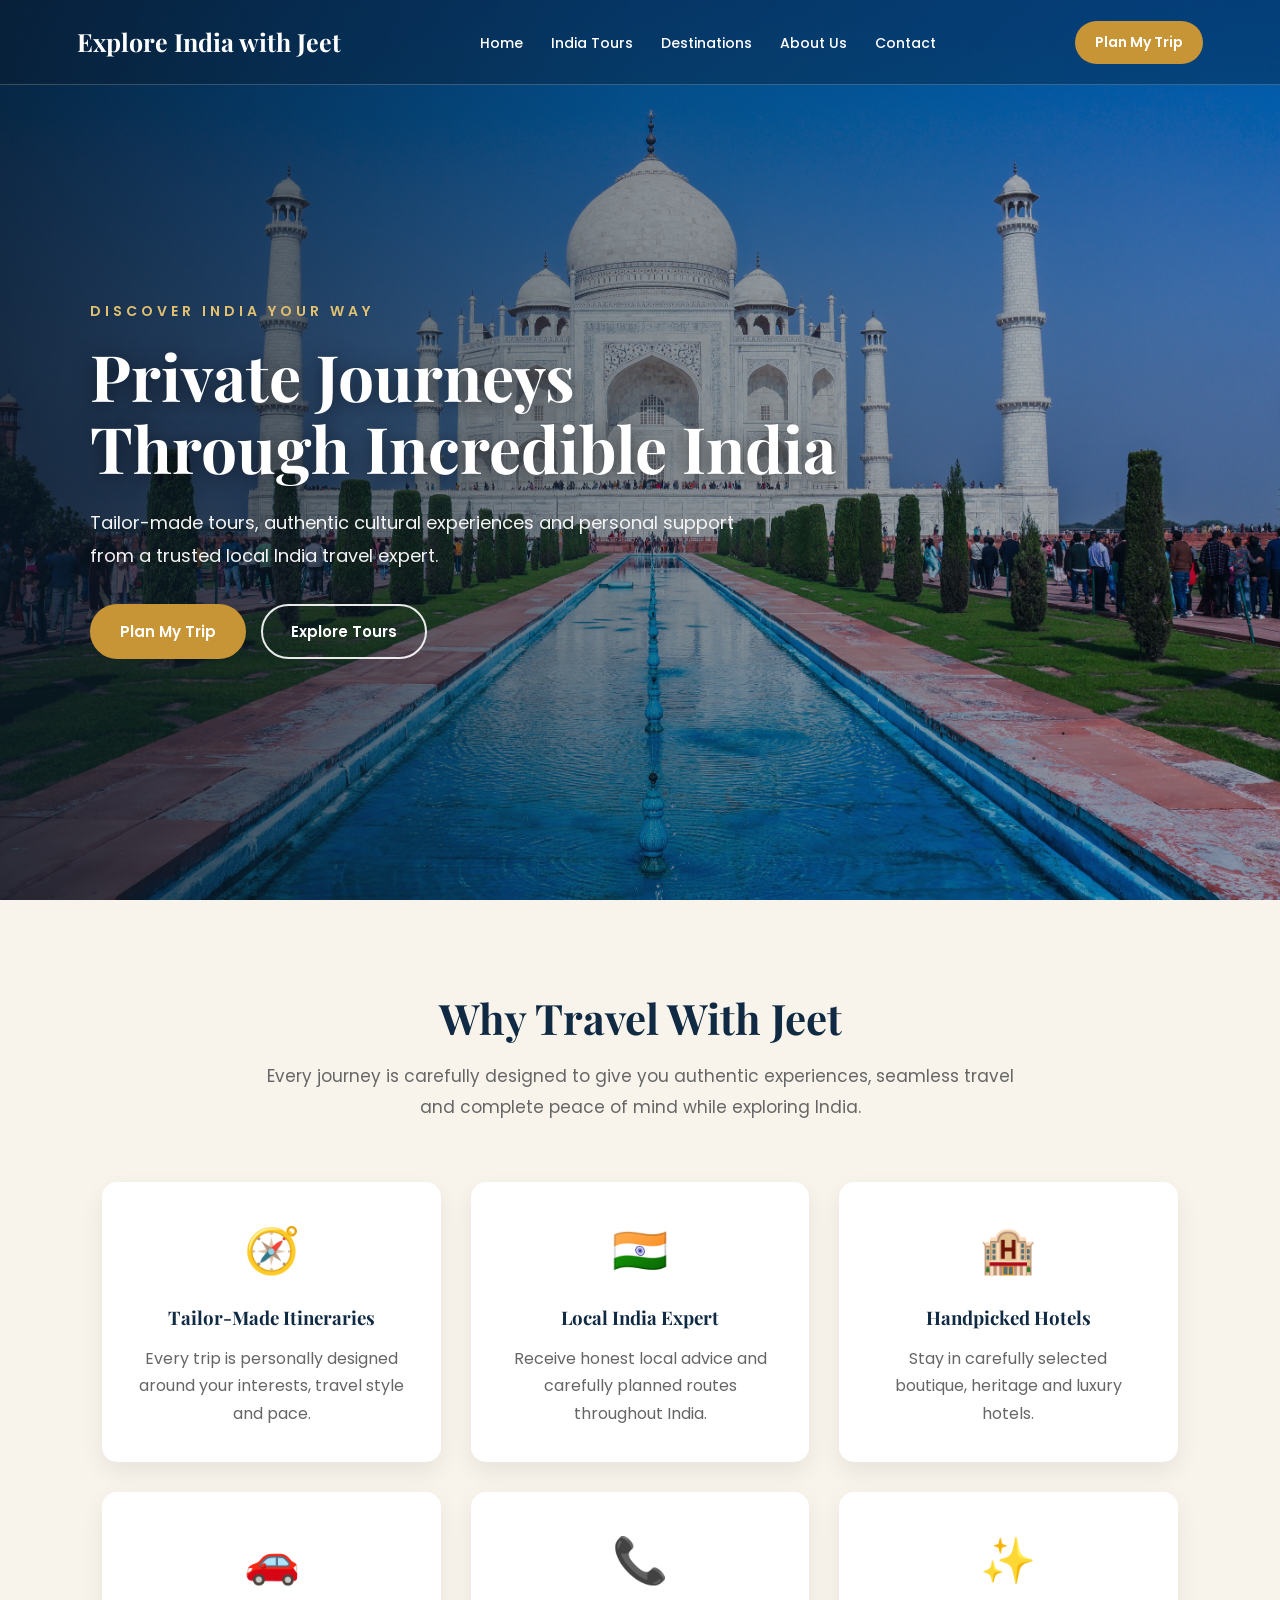
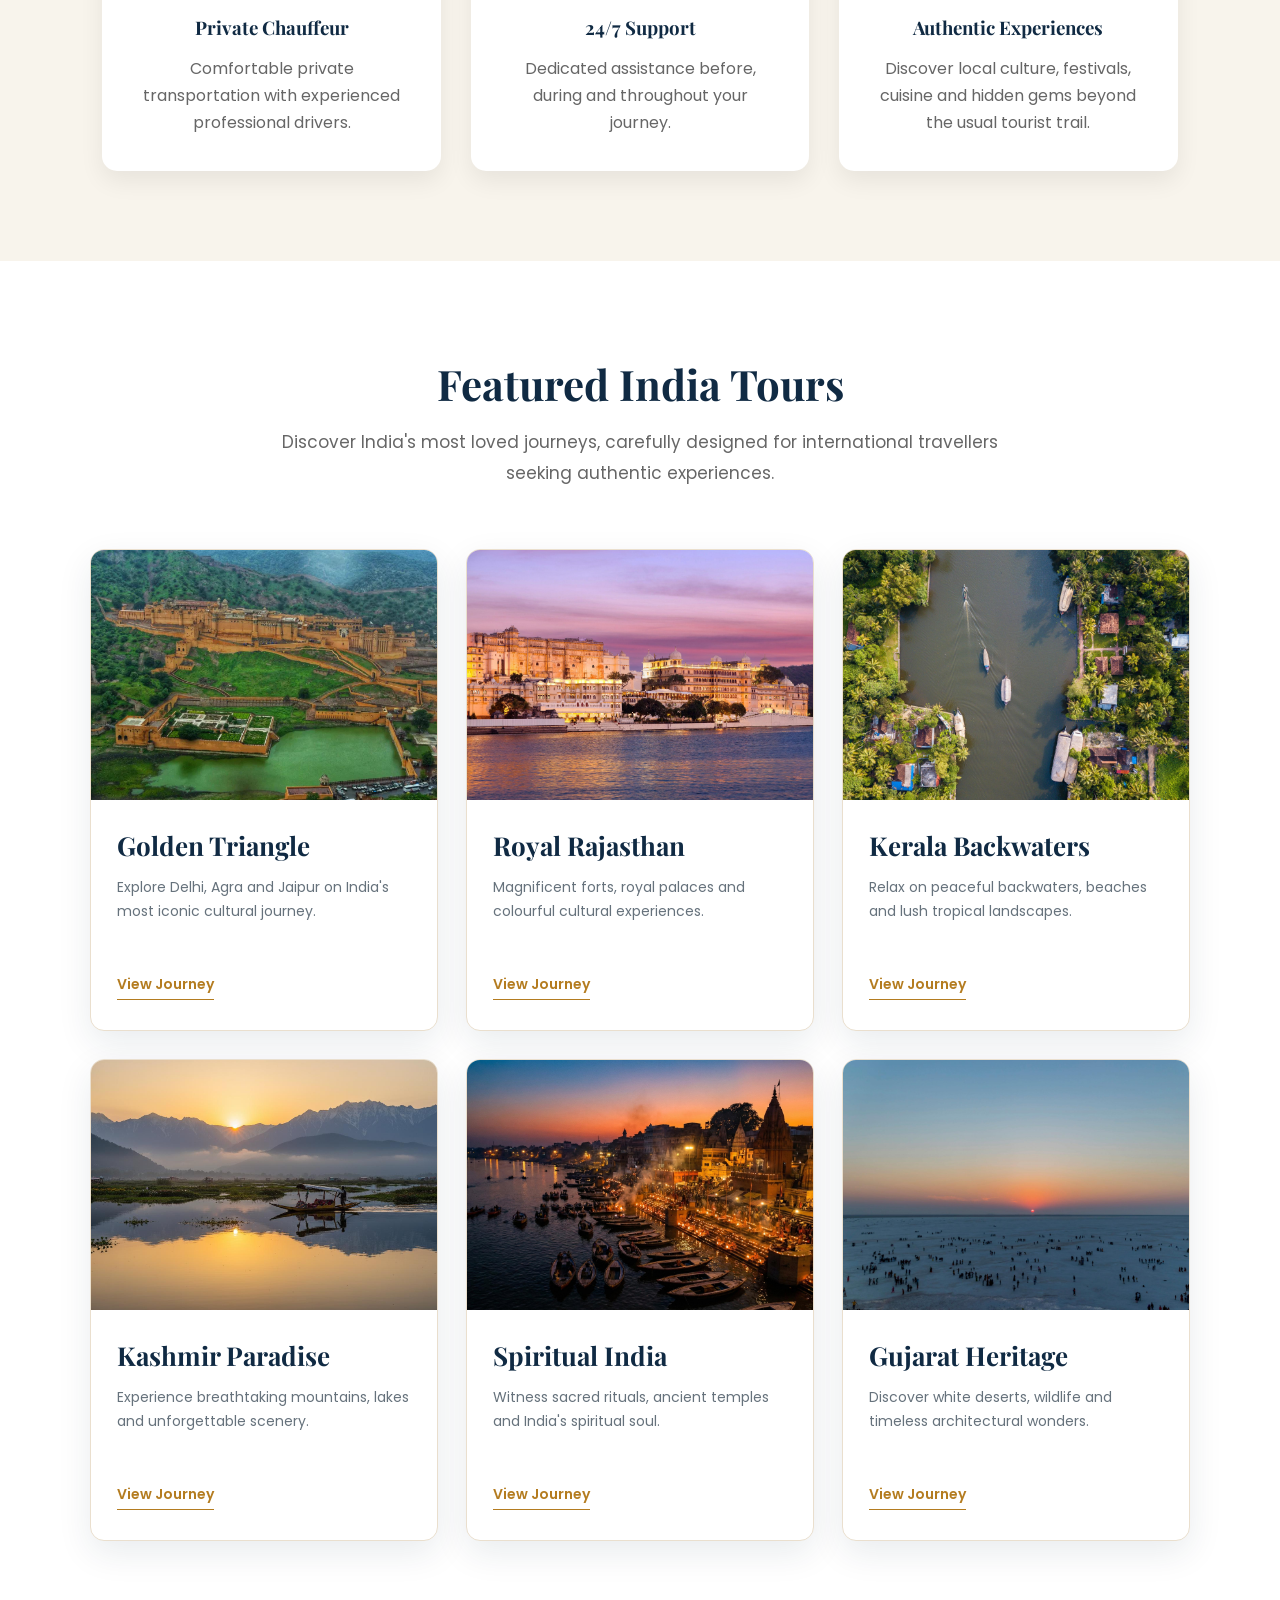
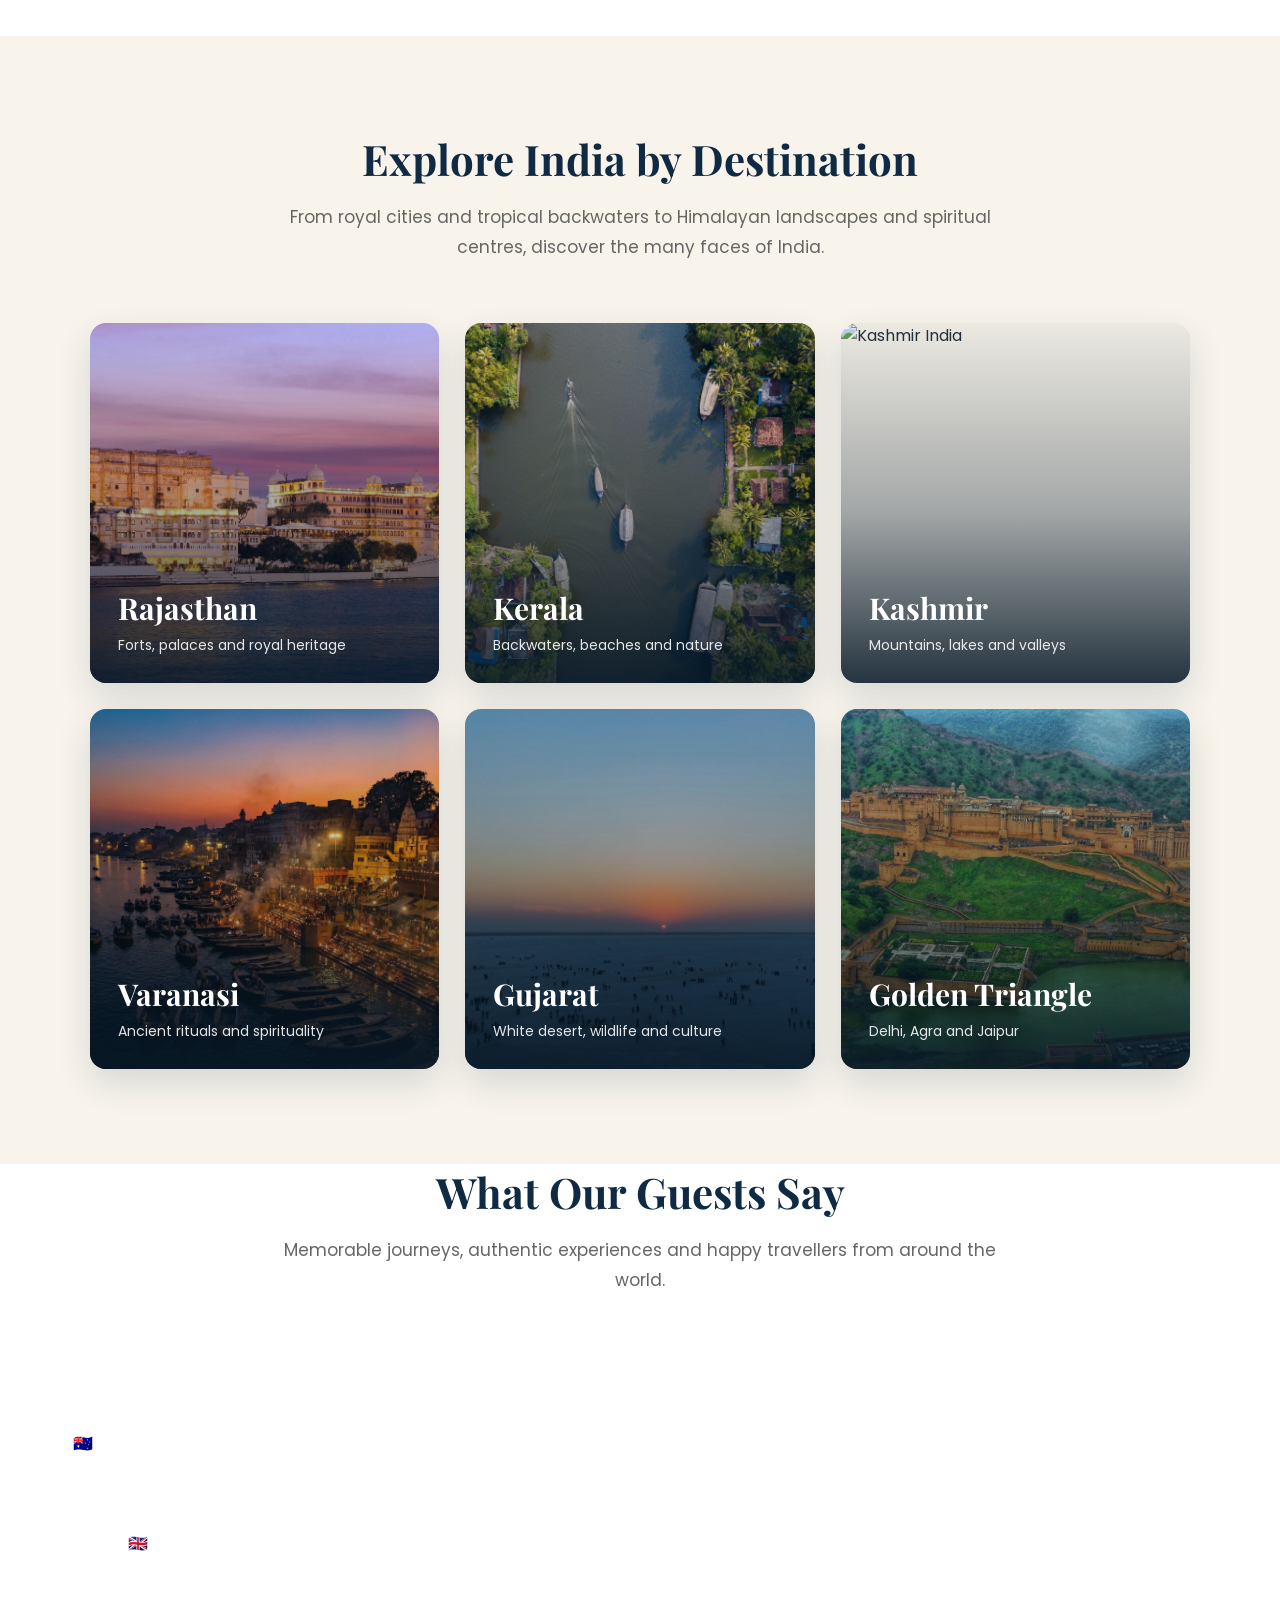
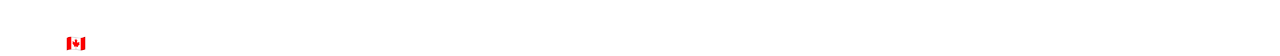
==== index.html @ 06808832 "Add testimonials section HTML" ====
<!DOCTYPE html>
<html lang="en">
<head>
    <meta charset="UTF-8">
    <meta name="viewport" content="width=device-width, initial-scale=1.0">

    <title>Explore India with Jeet</title>

    <link rel="stylesheet" href="style.css">
</head>

<body>

    <nav class="navbar">

        <div class="logo">
            Explore India with Jeet
        </div>

        <ul class="nav-links">
            <li><a href="#home">Home</a></li>
            <li><a href="#tours">India Tours</a></li>
            <li><a href="#destinations">Destinations</a></li>
            <li><a href="#about">About Us</a></li>
            <li><a href="#contact">Contact</a></li>
        </ul>

        <a href="#contact" class="nav-button">
            Plan My Trip
        </a>

    </nav>


    <section class="hero" id="home">

        <div class="hero-content">

            <p class="hero-small-text">
                DISCOVER INDIA YOUR WAY
            </p>

            <h1>
                Private Journeys Through Incredible India
            </h1>

            <p class="hero-description">
                Tailor-made tours, authentic cultural experiences and personal
                support from a trusted local India travel expert.
            </p>

            <div class="hero-buttons">

                <a href="#contact" class="primary-button">
                    Plan My Trip
                </a>

                <a href="#tours" class="secondary-button">
                    Explore Tours
                </a>

            </div>

        </div>

    </section>
<section class="why-us">

    <div class="section-title">

        <h2>Why Travel With Jeet</h2>

        <p>
            Every journey is carefully designed to give you authentic experiences,
            seamless travel and complete peace of mind while exploring India.
        </p>

    </div>

    <div class="why-grid">

        <div class="why-card">
            <div class="icon">🧭</div>
            <h3>Tailor-Made Itineraries</h3>
            <p>Every trip is personally designed around your interests, travel style and pace.</p>
        </div>

        <div class="why-card">
            <div class="icon">🇮🇳</div>
            <h3>Local India Expert</h3>
            <p>Receive honest local advice and carefully planned routes throughout India.</p>
        </div>

        <div class="why-card">
            <div class="icon">🏨</div>
            <h3>Handpicked Hotels</h3>
            <p>Stay in carefully selected boutique, heritage and luxury hotels.</p>
        </div>

        <div class="why-card">
            <div class="icon">🚗</div>
            <h3>Private Chauffeur</h3>
            <p>Comfortable private transportation with experienced professional drivers.</p>
        </div>

        <div class="why-card">
            <div class="icon">📞</div>
            <h3>24/7 Support</h3>
            <p>Dedicated assistance before, during and throughout your journey.</p>
        </div>

        <div class="why-card">
            <div class="icon">✨</div>
            <h3>Authentic Experiences</h3>
            <p>Discover local culture, festivals, cuisine and hidden gems beyond the usual tourist trail.</p>
        </div>

    </div>

</section>
<section class="featured-tours" id="tours">

    <div class="section-title">
        <h2>Featured India Tours</h2>
        <p>
            Discover India's most loved journeys, carefully designed for
            international travellers seeking authentic experiences.
        </p>
    </div>

    <div class="tour-grid">

        <div class="tour-card">
            <img src="golden-triangle.jpg" alt="Golden Triangle Tour">
            <div class="tour-content">
                <h3>Golden Triangle</h3>
                <p>Explore Delhi, Agra and Jaipur on India's most iconic cultural journey.</p>
                <a href="#">View Journey</a>
            </div>
        </div>

        <div class="tour-card">
            <img src="rajasthan.jpg" alt="Royal Rajasthan">
            <div class="tour-content">
                <h3>Royal Rajasthan</h3>
                <p>Magnificent forts, royal palaces and colourful cultural experiences.</p>
                <a href="#">View Journey</a>
            </div>
        </div>

        <div class="tour-card">
            <img src="kerala.jpg" alt="Kerala">
            <div class="tour-content">
                <h3>Kerala Backwaters</h3>
                <p>Relax on peaceful backwaters, beaches and lush tropical landscapes.</p>
                <a href="#">View Journey</a>
            </div>
        </div>

        <div class="tour-card">
            <img src="kashmir.jpg" alt="Kashmir">
            <div class="tour-content">
                <h3>Kashmir Paradise</h3>
                <p>Experience breathtaking mountains, lakes and unforgettable scenery.</p>
                <a href="#">View Journey</a>
            </div>
        </div>

        <div class="tour-card">
            <img src="varanasi.jpg" alt="Spiritual India">
            <div class="tour-content">
                <h3>Spiritual India</h3>
                <p>Witness sacred rituals, ancient temples and India's spiritual soul.</p>
                <a href="#">View Journey</a>
            </div>
        </div>

        <div class="tour-card">
            <img src="gujarat.jpg" alt="Gujarat">
            <div class="tour-content">
                <h3>Gujarat Heritage</h3>
                <p>Discover white deserts, wildlife and timeless architectural wonders.</p>
                <a href="#">View Journey</a>
            </div>
        </div>

    </div>

</section>
<section class="destinations" id="destinations">

    <div class="section-title">

        <h2>Explore India by Destination</h2>

        <p>
            From royal cities and tropical backwaters to Himalayan landscapes
            and spiritual centres, discover the many faces of India.
        </p>

    </div>

    <div class="destination-grid">

        <div class="destination-card">
            <img src="rajasthan.jpg" alt="Rajasthan India">
            <div class="destination-overlay">
                <h3>Rajasthan</h3>
                <p>Forts, palaces and royal heritage</p>
            </div>
        </div>

        <div class="destination-card">
            <img src="kerala.jpg" alt="Kerala India">
            <div class="destination-overlay">
                <h3>Kerala</h3>
                <p>Backwaters, beaches and nature</p>
            </div>
        </div>

        <div class="destination-card">
            <img src="Kashmir.jpg" alt="Kashmir India">
            <div class="destination-overlay">
                <h3>Kashmir</h3>
                <p>Mountains, lakes and valleys</p>
            </div>
        </div>

        <div class="destination-card">
            <img src="varanasi.jpg" alt="Varanasi India">
            <div class="destination-overlay">
                <h3>Varanasi</h3>
                <p>Ancient rituals and spirituality</p>
            </div>
        </div>

        <div class="destination-card">
            <img src="gujarat.jpg" alt="Gujarat India">
            <div class="destination-overlay">
                <h3>Gujarat</h3>
                <p>White desert, wildlife and culture</p>
            </div>
        </div>

        <div class="destination-card">
            <img src="golden-triangle.jpg" alt="Golden Triangle India">
            <div class="destination-overlay">
                <h3>Golden Triangle</h3>
                <p>Delhi, Agra and Jaipur</p>
            </div>
        </div>

    </div>

</section>
<section class="testimonials">

    <div class="section-title">

        <h2>What Our Guests Say</h2>

        <p>
            Memorable journeys, authentic experiences and happy travellers
            from around the world.
        </p>

    </div>

    <div class="testimonial-grid">

        <div class="testimonial-card">

            <div class="stars">★★★★★</div>

            <p>
                "Our Rajasthan tour was perfectly organised. Every hotel,
                driver and experience exceeded our expectations."
            </p>

            <h4>Sarah Williams</h4>

            <span>Australia 🇦🇺</span>

        </div>

        <div class="testimonial-card">

            <div class="stars">★★★★★</div>

            <p>
                "Excellent planning from beginning to end. India felt safe,
                comfortable and unforgettable."
            </p>

            <h4>Michael Brown</h4>

            <span>United Kingdom 🇬🇧</span>

        </div>

        <div class="testimonial-card">

            <div class="stars">★★★★★</div>

            <p>
                "Kerala and Varanasi were the highlights of our India trip.
                Highly recommended for personalised tours."
            </p>

            <h4>Emma Wilson</h4>

            <span>Canada 🇨🇦</span>

        </div>

    </div>

</section>
</body>
</html>
---- style.css ----
@import url('https://fonts.googleapis.com/css2?family=Playfair+Display:wght@600;700&family=Poppins:wght@400;500;600&display=swap');


* {
    margin: 0;
    padding: 0;
    box-sizing: border-box;
}


html {
    scroll-behavior: smooth;
}


body {
    font-family: "Poppins", sans-serif;
    color: #ffffff;
}


/* Navigation Bar */

.navbar {
    width: 100%;
    min-height: 85px;
    padding: 15px 6%;

    display: flex;
    align-items: center;
    justify-content: space-between;
    gap: 30px;

    position: absolute;
    top: 0;
    left: 0;
    z-index: 10;

    background: rgba(10, 25, 40, 0.35);
    border-bottom: 1px solid rgba(255, 255, 255, 0.2);
}


.logo {
    font-family: "Playfair Display", serif;
    font-size: 25px;
    font-weight: 700;
    color: #ffffff;
    line-height: 1.2;
}


.logo span {
    display: block;
    margin-top: 4px;

    font-family: "Poppins", sans-serif;
    font-size: 11px;
    font-weight: 400;
    letter-spacing: 1px;

    color: #e3c16f;
}


.nav-links {
    display: flex;
    align-items: center;
    gap: 28px;

    list-style: none;
}


.nav-links a {
    color: #ffffff;
    text-decoration: none;

    font-size: 14px;
    font-weight: 500;

    transition: 0.3s;
}


.nav-links a:hover {
    color: #e3c16f;
}


.nav-button {
    padding: 11px 20px;

    background: #c89536;
    color: #ffffff;

    text-decoration: none;
    font-size: 14px;
    font-weight: 600;

    border-radius: 30px;
    transition: 0.3s;
}


.nav-button:hover {
    background: #a97522;
}


/* Hero Section */

.hero {
    min-height: 100vh;
    padding: 140px 7% 80px;

    display: flex;
    align-items: center;

    background-image:
        linear-gradient(
            90deg,
            rgba(8, 22, 35, 0.82),
            rgba(8, 22, 35, 0.48),
            rgba(8, 22, 35, 0.28)
        ),
        url("Taj-Mahal.jpg");

    background-size: cover;
    background-position: center;
    background-repeat: no-repeat;
}


.hero-content {
    max-width: 760px;
}


.hero-small-text {
    margin-bottom: 18px;

    color: #e3c16f;
    font-size: 14px;
    font-weight: 600;
    letter-spacing: 4px;
}


.hero h1 {
    max-width: 750px;

    font-family: "Playfair Display", serif;
    font-size: 64px;
    line-height: 1.12;

    color: #ffffff;

    text-shadow: 0 3px 20px rgba(0, 0, 0, 0.5);
}


.hero-description {
    max-width: 650px;
    margin-top: 24px;

    font-size: 18px;
    line-height: 1.8;

    color: #f4f4f4;
}


.hero-buttons {
    display: flex;
    flex-wrap: wrap;
    gap: 15px;

    margin-top: 32px;
}


.primary-button,
.secondary-button {
    display: inline-block;
    padding: 14px 28px;

    text-decoration: none;
    font-size: 15px;
    font-weight: 600;

    border-radius: 30px;
    transition: 0.3s;
}


.primary-button {
    background: #c89536;
    color: #ffffff;
    border: 2px solid #c89536;
}


.primary-button:hover {
    background: #a97522;
    border-color: #a97522;
}


.secondary-button {
    color: #ffffff;
    border: 2px solid rgba(255, 255, 255, 0.9);
}


.secondary-button:hover {
    background: #ffffff;
    color: #102a43;
}


/* Mobile Responsive */

@media screen and (max-width: 950px) {

    .nav-links {
        display: none;
    }

    .navbar {
        padding: 14px 5%;
    }

    .hero {
        padding: 140px 6% 70px;
        background-position: 60% center;
    }

    .hero h1 {
        font-size: 48px;
    }
}


@media screen and (max-width: 600px) {

    .logo {
        font-size: 19px;
    }

    .logo span {
        font-size: 9px;
    }

    .nav-button {
        padding: 9px 13px;
        font-size: 12px;
    }

    .hero {
        min-height: 100vh;
        padding: 130px 6% 60px;

        background-image:
            linear-gradient(
                rgba(8, 22, 35, 0.72),
                rgba(8, 22, 35, 0.62)
            ),
            url("Taj-Mahal.jpg");
    }

    .hero-small-text {
        font-size: 11px;
        letter-spacing: 2px;
    }

    .hero h1 {
        font-size: 39px;
    }

    .hero-description {
        font-size: 15px;
        line-height: 1.7;
    }

    .hero-buttons {
        flex-direction: column;
        align-items: flex-start;
    }

    .primary-button,
    .secondary-button {
        min-width: 170px;
        text-align: center;
    }
}
/* ================================
   WHY TRAVEL WITH JEET
================================ */

.why-us{
    padding:90px 8%;
    background:#f8f4ec;
}

.section-title{
    text-align:center;
    max-width:750px;
    margin:auto;
    margin-bottom:60px;
}

.section-title h2{
    font-family:"Playfair Display",serif;
    font-size:42px;
    color:#102A43;
    margin-bottom:15px;
}

.section-title p{
    color:#666;
    font-size:17px;
    line-height:1.8;
}

.why-grid{

    display:grid;

    grid-template-columns:repeat(3,1fr);

    gap:30px;

}

.why-card{

    background:#fff;

    padding:35px;

    border-radius:15px;

    text-align:center;

    transition:.35s;

    box-shadow:0 10px 25px rgba(0,0,0,.07);

}

.why-card:hover{

    transform:translateY(-10px);

}

.icon{

    font-size:45px;

    margin-bottom:20px;

}

.why-card h3{

    color:#102A43;

    margin-bottom:15px;

    font-family:"Playfair Display",serif;

}

.why-card p{

    color:#666;

    line-height:1.7;

}


/* Mobile */

@media(max-width:900px){

.why-grid{

grid-template-columns:1fr 1fr;

}

}

@media(max-width:650px){

.why-grid{

grid-template-columns:1fr;

}

.section-title h2{

font-size:34px;

}

}
/* ================================
   FEATURED INDIA TOURS
================================ */

.featured-tours {
    padding: 95px 7%;
    background: #ffffff;
    color: #24323d;
}

.tour-grid {
    max-width: 1200px;
    margin: 0 auto;

    display: grid;
    grid-template-columns: repeat(3, 1fr);
    gap: 28px;
}

.tour-card {
    overflow: hidden;
    background: #ffffff;
    border-radius: 14px;
    border: 1px solid #eadfce;
    box-shadow: 0 12px 35px rgba(16, 42, 67, 0.09);
    transition: transform 0.35s ease, box-shadow 0.35s ease;
}

.tour-card:hover {
    transform: translateY(-8px);
    box-shadow: 0 20px 45px rgba(16, 42, 67, 0.16);
}

.tour-card img {
    width: 100%;
    height: 250px;
    display: block;
    object-fit: cover;
    transition: transform 0.5s ease;
}

.tour-card:hover img {
    transform: scale(1.06);
}

.tour-content {
    padding: 28px 26px 30px;
}

.tour-content h3 {
    margin-bottom: 12px;

    font-family: "Playfair Display", serif;
    font-size: 26px;

    color: #102a43;
}

.tour-content p {
    min-height: 76px;
    margin-bottom: 20px;

    font-size: 14px;
    line-height: 1.75;

    color: #66727c;
}

.tour-content a {
    display: inline-block;
    padding-bottom: 4px;

    color: #b47c20;
    text-decoration: none;
    font-size: 14px;
    font-weight: 600;

    border-bottom: 1px solid #b47c20;
    transition: 0.3s;
}

.tour-content a:hover {
    color: #102a43;
    border-color: #102a43;
}

@media screen and (max-width: 950px) {

    .featured-tours {
        padding: 80px 6%;
    }

    .tour-grid {
        grid-template-columns: repeat(2, 1fr);
    }
}

@media screen and (max-width: 600px) {

    .featured-tours {
        padding: 65px 6%;
    }

    .tour-grid {
        grid-template-columns: 1fr;
        gap: 22px;
    }

    .tour-card img {
        height: 230px;
    }

    .tour-content p {
        min-height: auto;
    }
}
/* ================================
   EXPLORE INDIA BY DESTINATION
================================ */

.destinations {
    padding: 95px 7%;
    background: #f8f4ec;
    color: #24323d;
}

.destination-grid {
    max-width: 1200px;
    margin: 0 auto;

    display: grid;
    grid-template-columns: repeat(3, 1fr);
    gap: 26px;
}

.destination-card {
    position: relative;
    height: 360px;
    overflow: hidden;

    border-radius: 16px;
    box-shadow: 0 14px 35px rgba(16, 42, 67, 0.14);
}

.destination-card img {
    width: 100%;
    height: 100%;
    display: block;
    object-fit: cover;

    transition: transform 0.6s ease;
}

.destination-card::after {
    content: "";
    position: absolute;
    inset: 0;

    background: linear-gradient(
        to top,
        rgba(7, 25, 40, 0.88) 0%,
        rgba(7, 25, 40, 0.35) 48%,
        rgba(7, 25, 40, 0.05) 100%
    );

    transition: background 0.4s ease;
}

.destination-card:hover img {
    transform: scale(1.08);
}

.destination-card:hover::after {
    background: linear-gradient(
        to top,
        rgba(7, 25, 40, 0.94) 0%,
        rgba(7, 25, 40, 0.44) 52%,
        rgba(7, 25, 40, 0.08) 100%
    );
}

.destination-overlay {
    position: absolute;
    left: 28px;
    right: 28px;
    bottom: 26px;
    z-index: 2;

    color: #ffffff;
}

.destination-overlay h3 {
    margin-bottom: 8px;

    font-family: "Playfair Display", serif;
    font-size: 30px;
    line-height: 1.2;
}

.destination-overlay p {
    margin: 0;

    font-size: 14px;
    line-height: 1.6;

    color: rgba(255, 255, 255, 0.88);
}

@media screen and (max-width: 950px) {

    .destinations {
        padding: 80px 6%;
    }

    .destination-grid {
        grid-template-columns: repeat(2, 1fr);
    }

    .destination-card {
        height: 330px;
    }
}

@media screen and (max-width: 600px) {

    .destinations {
        padding: 65px 6%;
    }

    .destination-grid {
        grid-template-columns: 1fr;
        gap: 22px;
    }

    .destination-card {
        height: 300px;
    }

    .destination-overlay {
        left: 22px;
        right: 22px;
        bottom: 22px;
    }

    .destination-overlay h3 {
        font-size: 27px;
    }
}
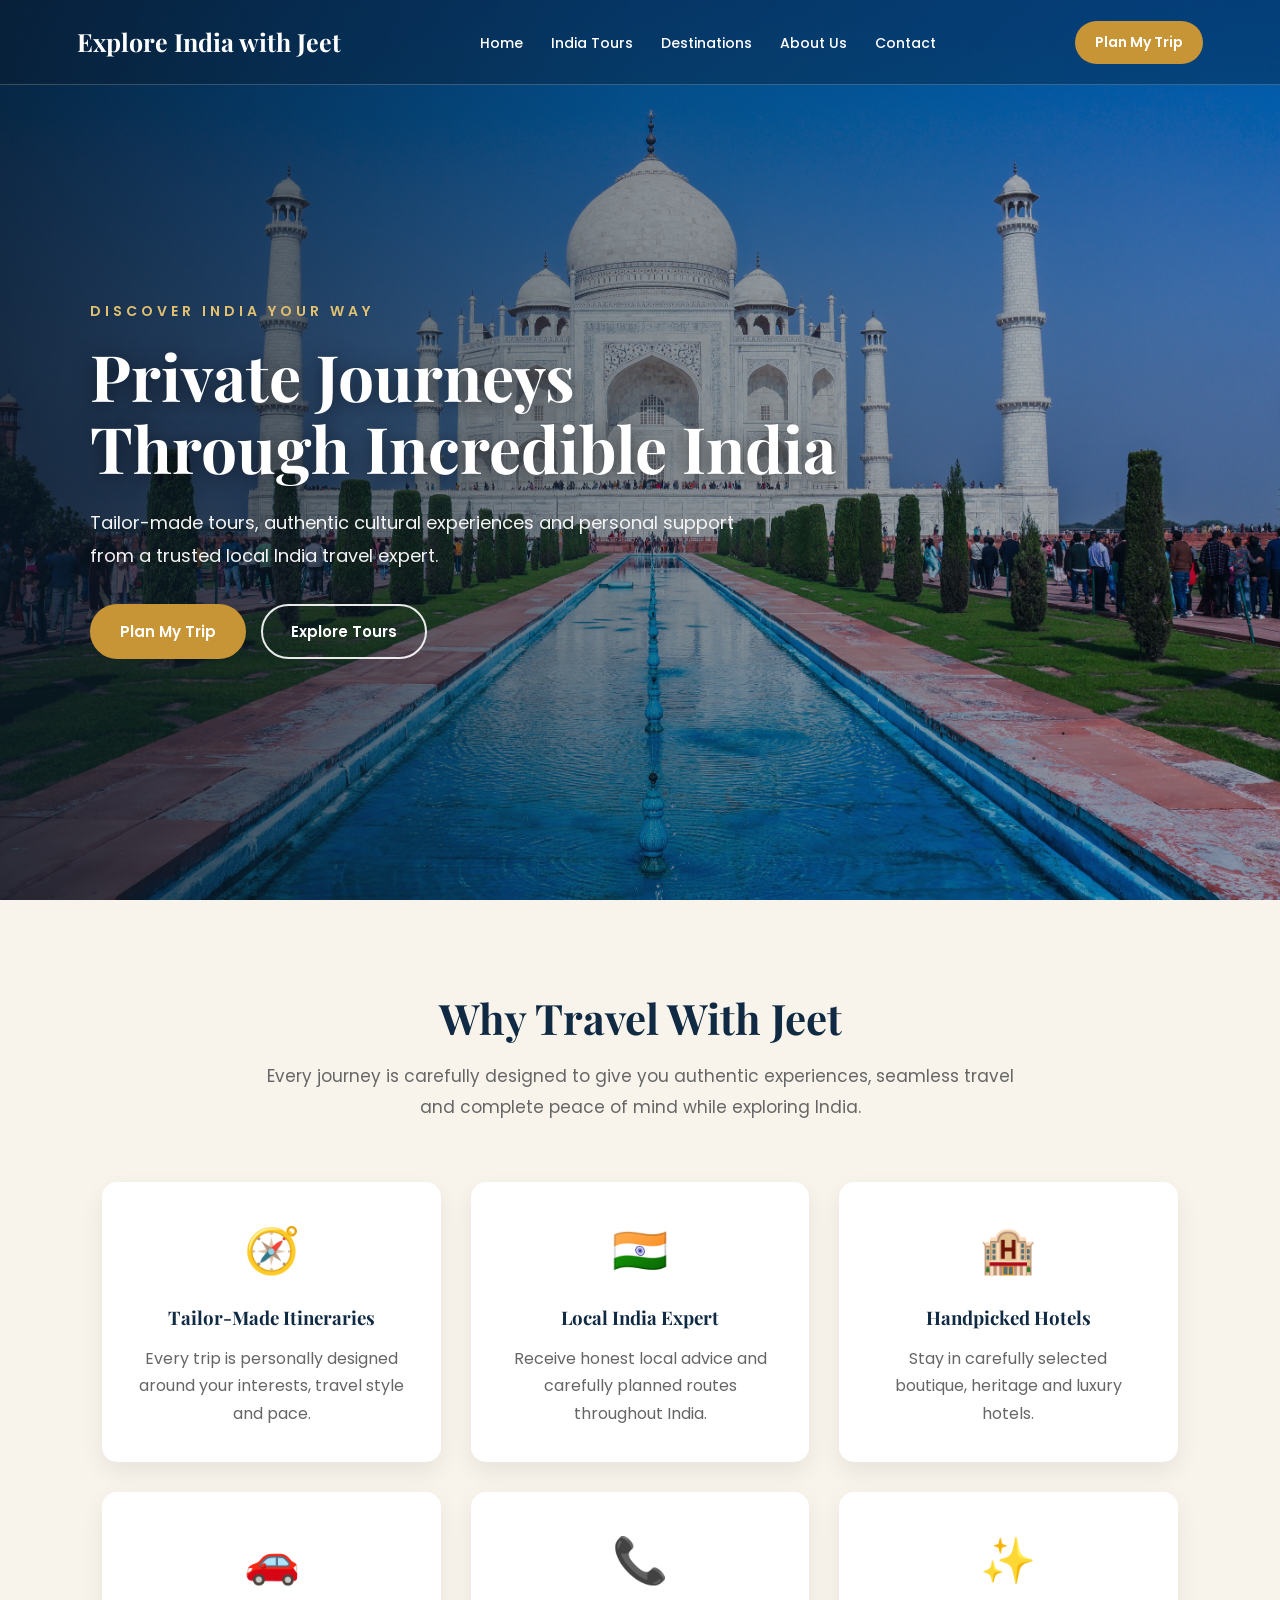
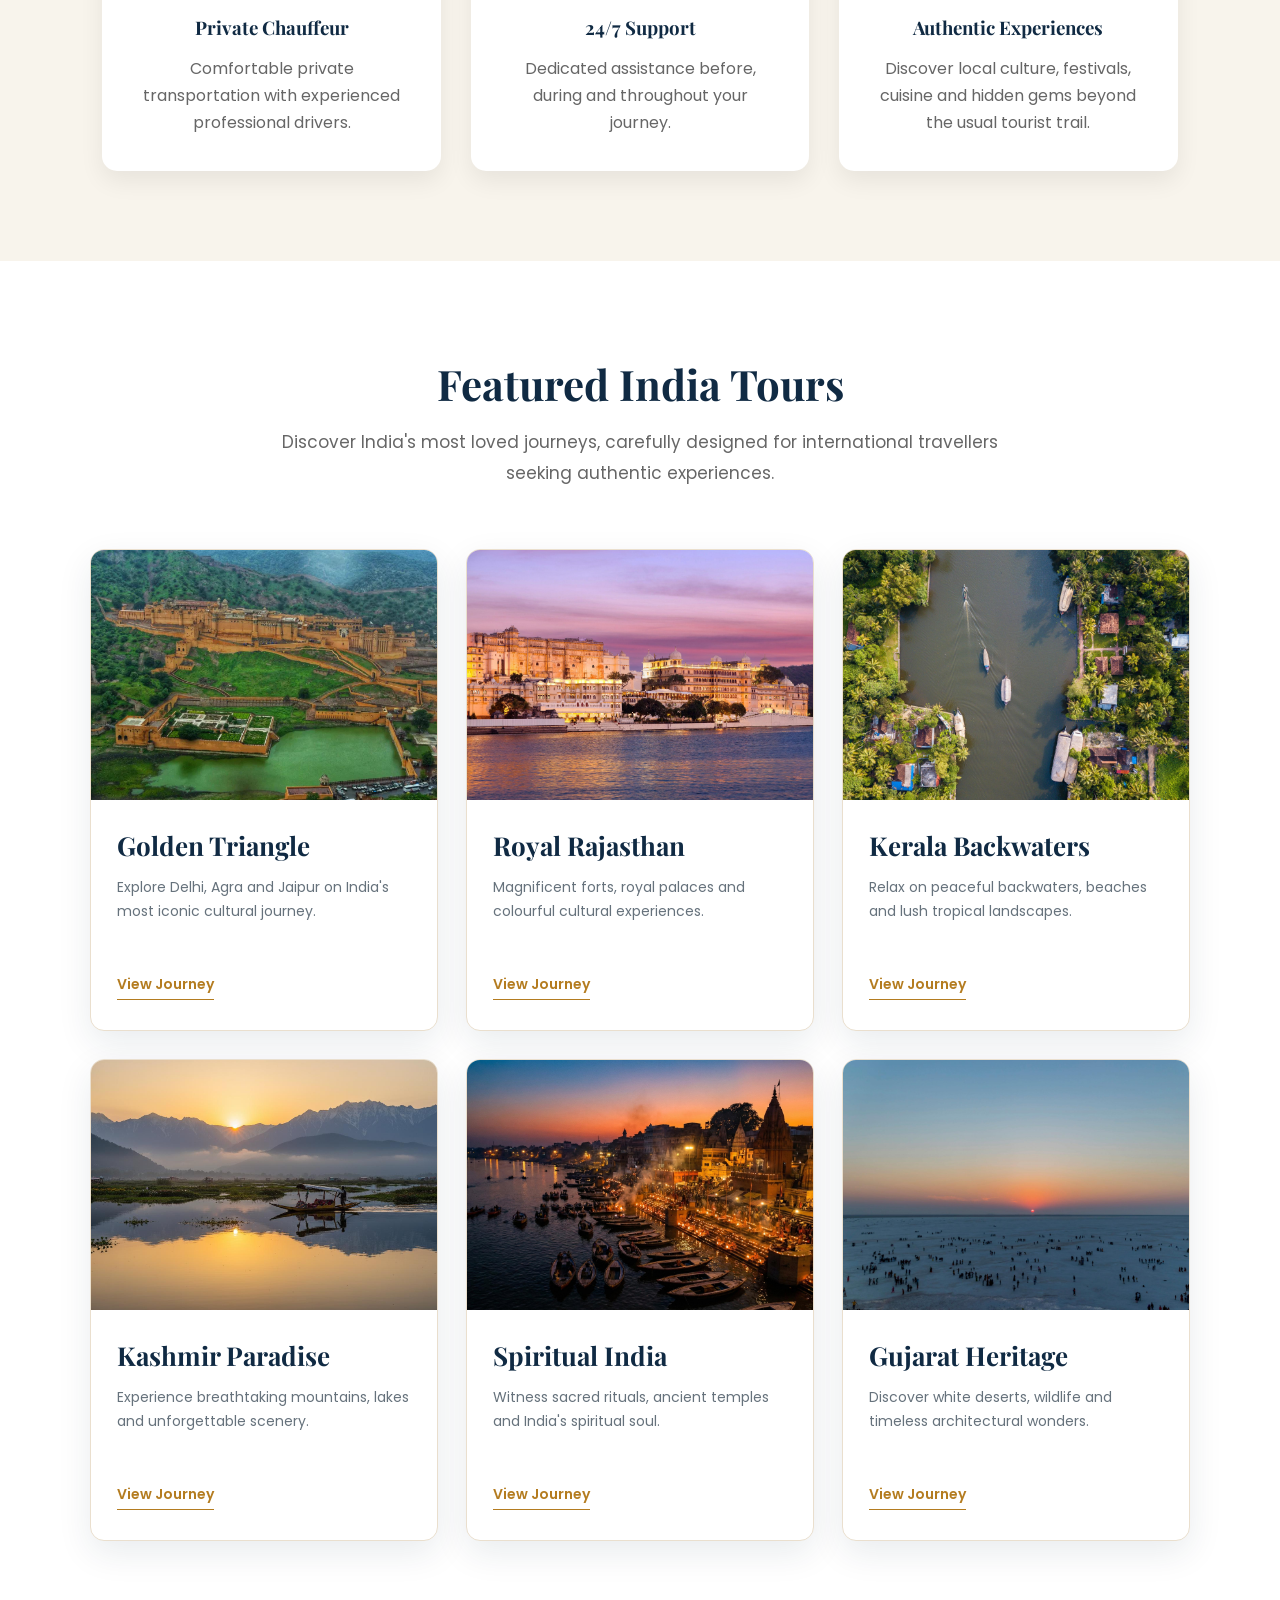
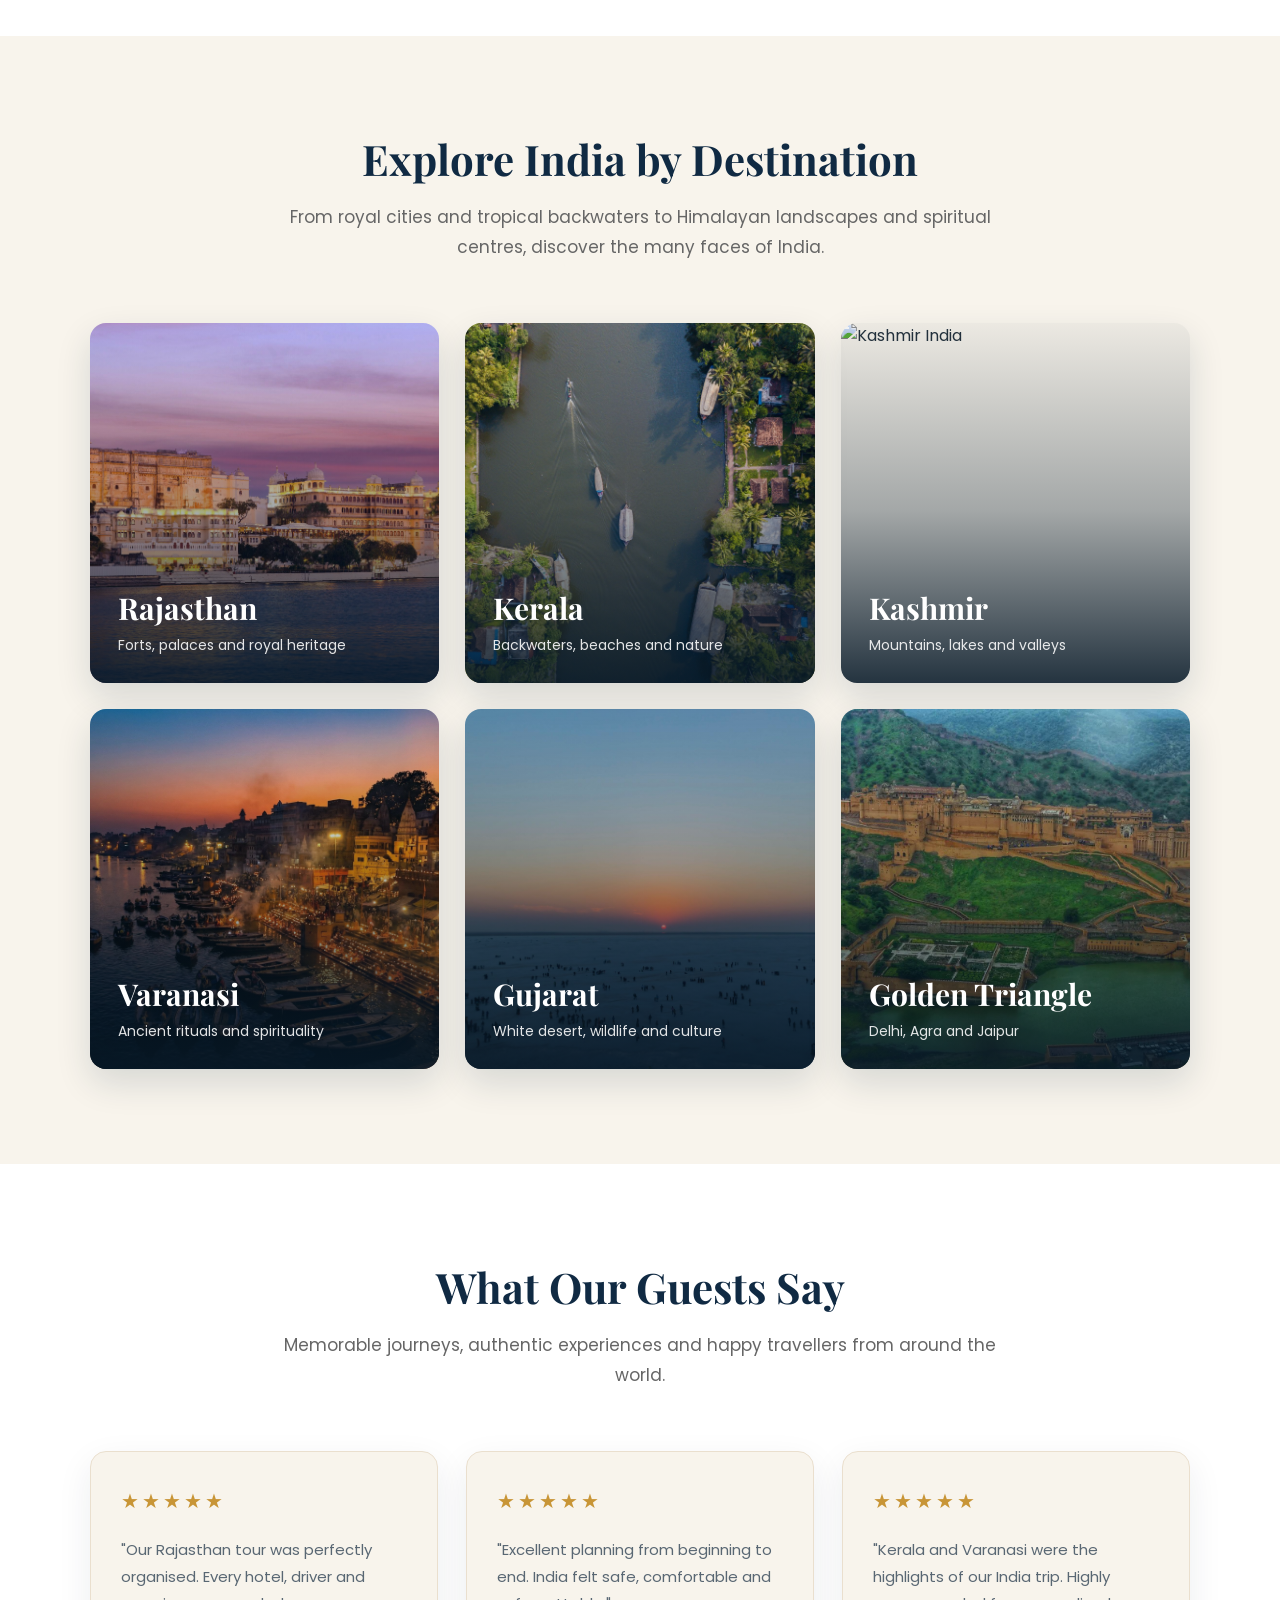
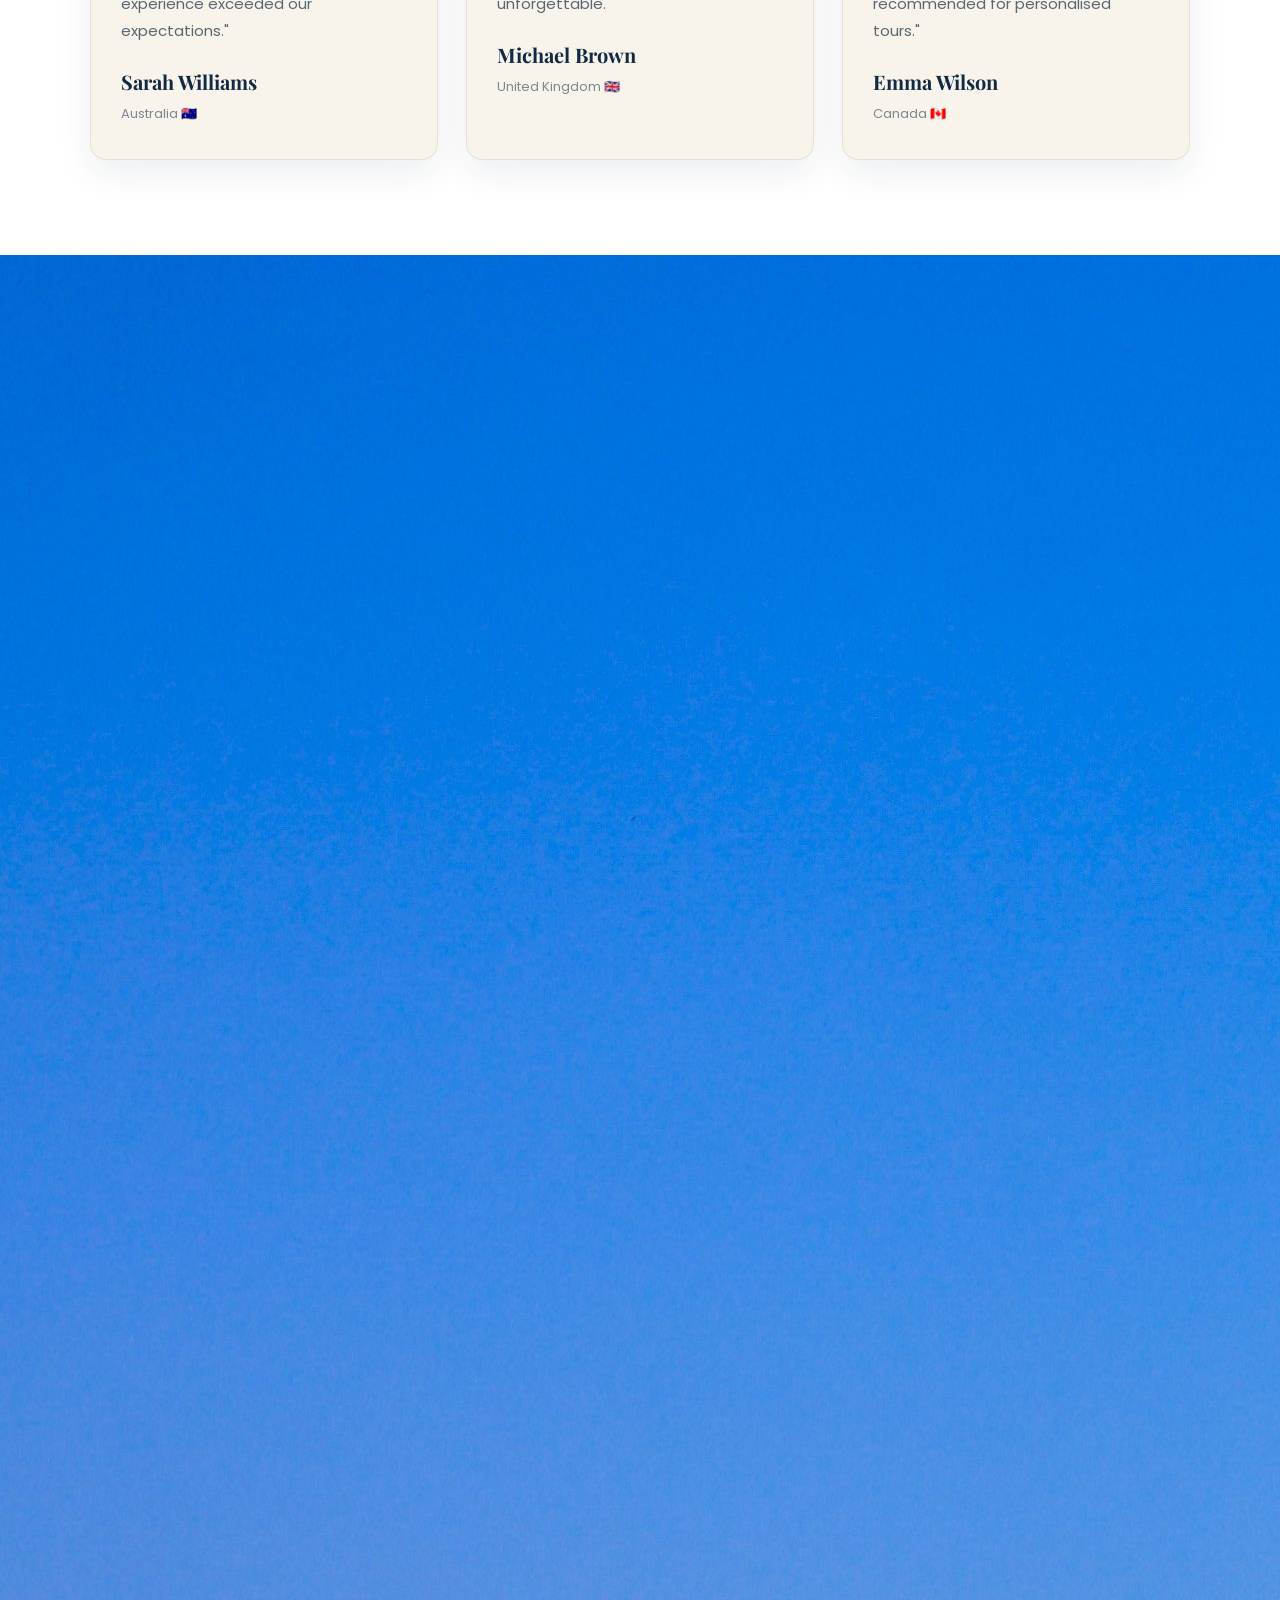
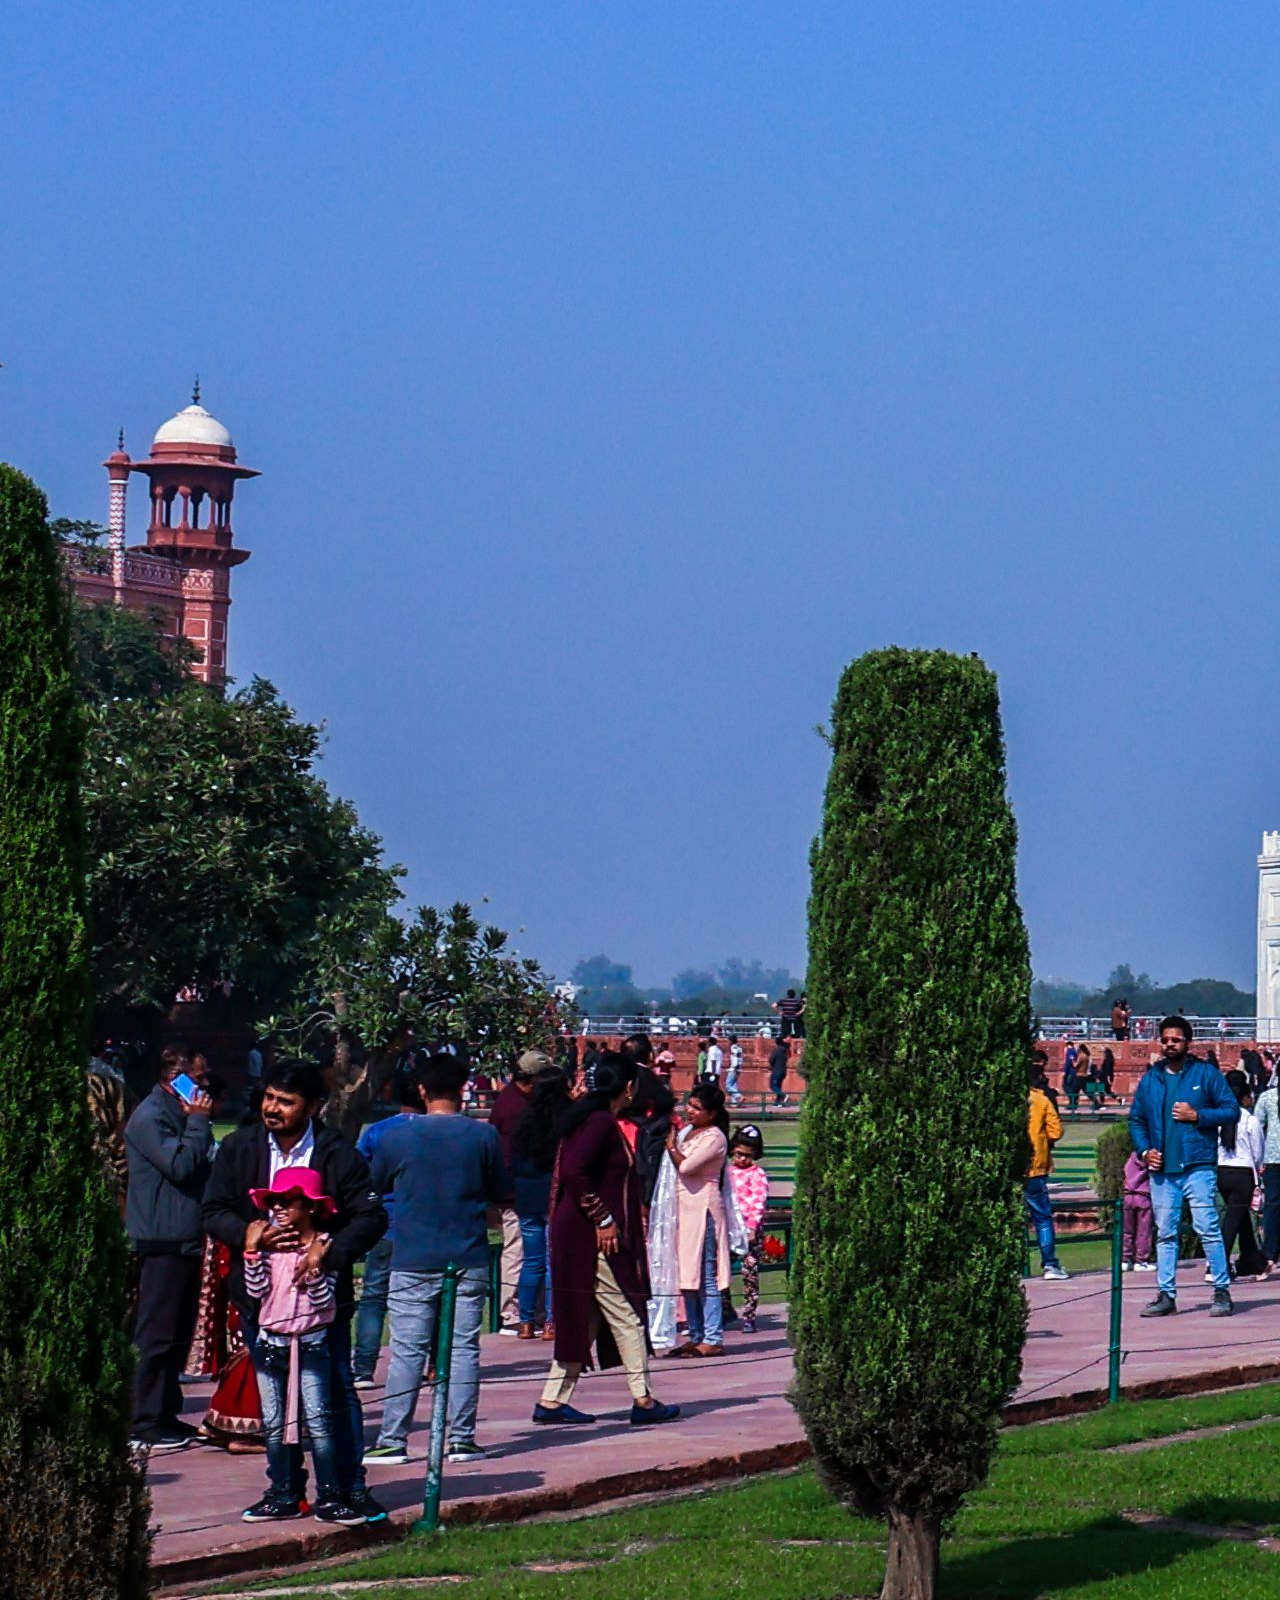
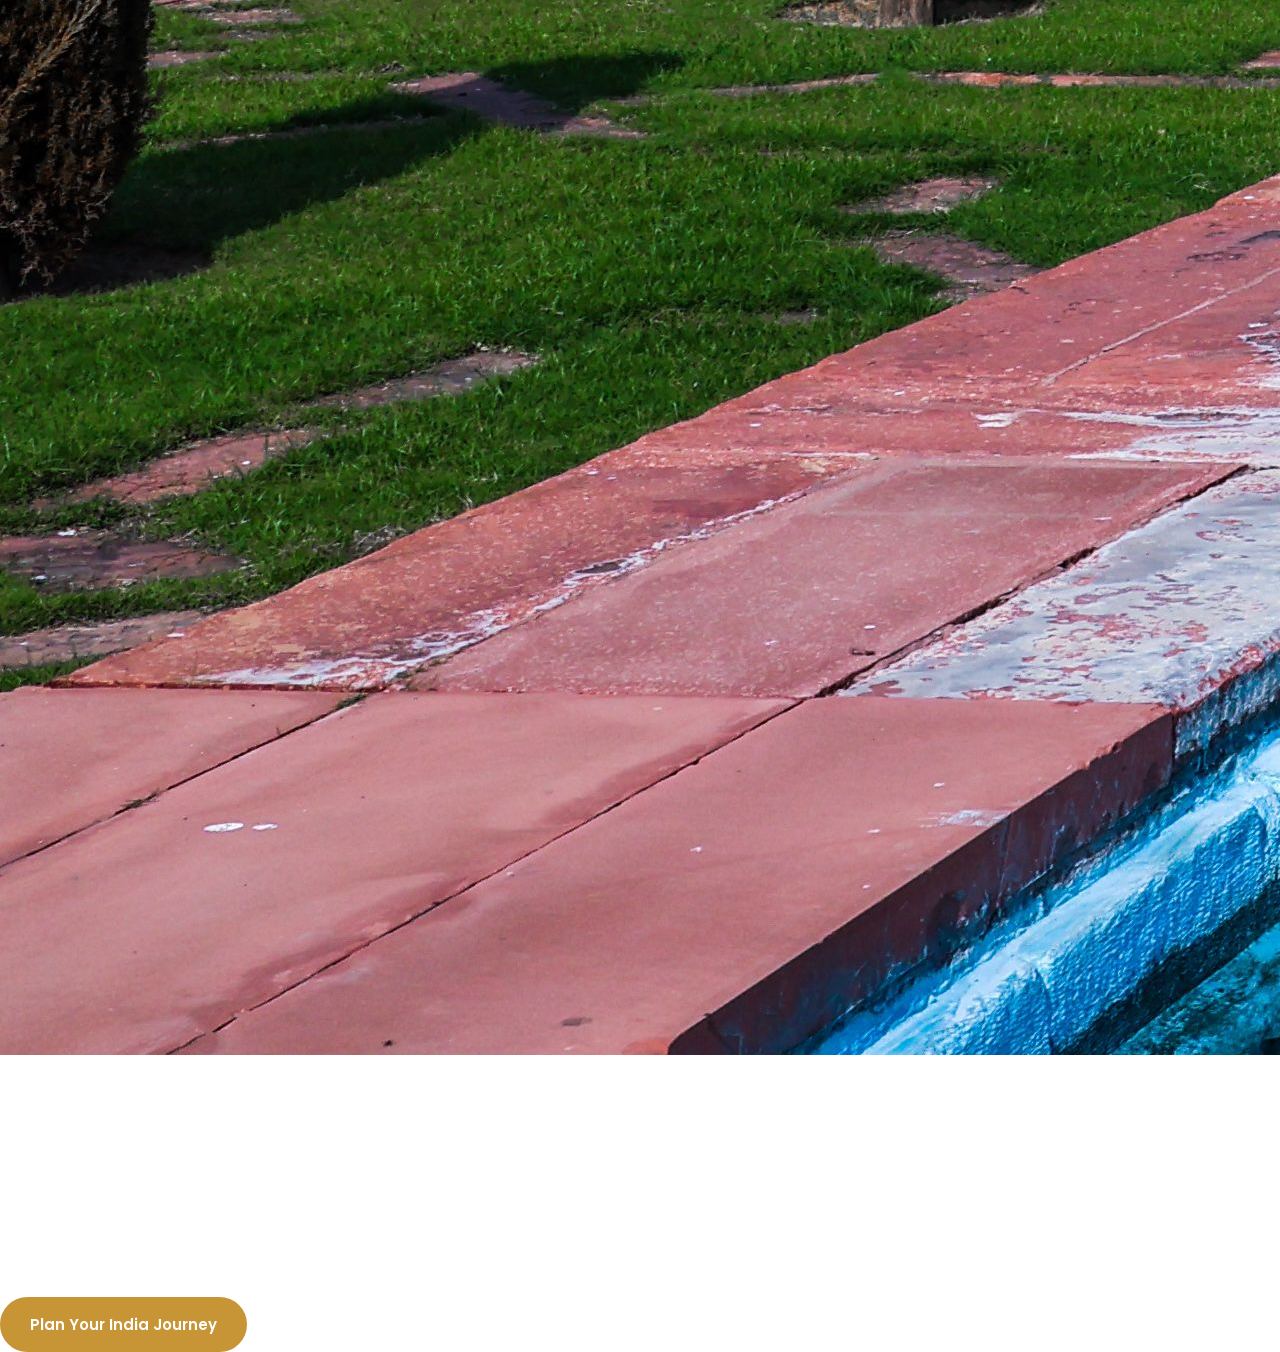
==== commit 73d736ea: "Add About Jeet section HTML" ====
--- a/index.html
+++ b/index.html
@@ -316,5 +316,55 @@
     </div>
 
 </section>
+<section class="about-jeet" id="about">
+
+    <div class="about-container">
+
+        <div class="about-image">
+
+            <img src="Taj-Mahal.jpg" alt="Explore India with Jeet">
+
+        </div>
+
+        <div class="about-content">
+
+            <h2>Meet Your India Travel Expert</h2>
+
+            <p>
+                Hi, I'm Jeet, a passionate India travel specialist helping
+                international travellers discover the real India through
+                carefully designed private journeys.
+            </p>
+
+            <p>
+                Whether you're looking for royal heritage, Himalayan landscapes,
+                spiritual experiences, wildlife, luxury stays or authentic local
+                culture, every itinerary is personally planned with attention to
+                every detail.
+            </p>
+
+            <ul>
+
+                <li>✔ Tailor-made private itineraries</li>
+
+                <li>✔ Handpicked hotels & experiences</li>
+
+                <li>✔ Private chauffeur throughout India</li>
+
+                <li>✔ Local destination expertise</li>
+
+                <li>✔ 24/7 travel assistance</li>
+
+            </ul>
+
+            <a href="#contact" class="primary-button">
+                Plan Your India Journey
+            </a>
+
+        </div>
+
+    </div>
+
+</section>
 </body>
 </html>
--- a/style.css
+++ b/style.css
@@ -657,3 +657,93 @@
         font-size: 27px;
     }
 }
+/* ================================
+   GUEST REVIEWS
+================================ */
+
+.testimonials {
+    padding: 95px 7%;
+    background: #ffffff;
+    color: #24323d;
+}
+
+.testimonial-grid {
+    max-width: 1200px;
+    margin: 0 auto;
+
+    display: grid;
+    grid-template-columns: repeat(3, 1fr);
+    gap: 28px;
+}
+
+.testimonial-card {
+    padding: 34px 30px;
+    background: #f8f4ec;
+
+    border-radius: 16px;
+    border: 1px solid #eadfce;
+
+    box-shadow: 0 12px 35px rgba(16, 42, 67, 0.08);
+    transition: transform 0.35s ease, box-shadow 0.35s ease;
+}
+
+.testimonial-card:hover {
+    transform: translateY(-7px);
+    box-shadow: 0 20px 45px rgba(16, 42, 67, 0.14);
+}
+
+.stars {
+    margin-bottom: 20px;
+
+    color: #c89536;
+    font-size: 20px;
+    letter-spacing: 3px;
+}
+
+.testimonial-card p {
+    margin-bottom: 24px;
+
+    font-size: 15px;
+    line-height: 1.8;
+    color: #596773;
+}
+
+.testimonial-card h4 {
+    margin-bottom: 5px;
+
+    font-family: "Playfair Display", serif;
+    font-size: 20px;
+    color: #102a43;
+}
+
+.testimonial-card span {
+    font-size: 13px;
+    color: #7b8791;
+}
+
+@media screen and (max-width: 950px) {
+
+    .testimonials {
+        padding: 80px 6%;
+    }
+
+    .testimonial-grid {
+        grid-template-columns: repeat(2, 1fr);
+    }
+}
+
+@media screen and (max-width: 600px) {
+
+    .testimonials {
+        padding: 65px 6%;
+    }
+
+    .testimonial-grid {
+        grid-template-columns: 1fr;
+        gap: 22px;
+    }
+
+    .testimonial-card {
+        padding: 28px 24px;
+    }
+}
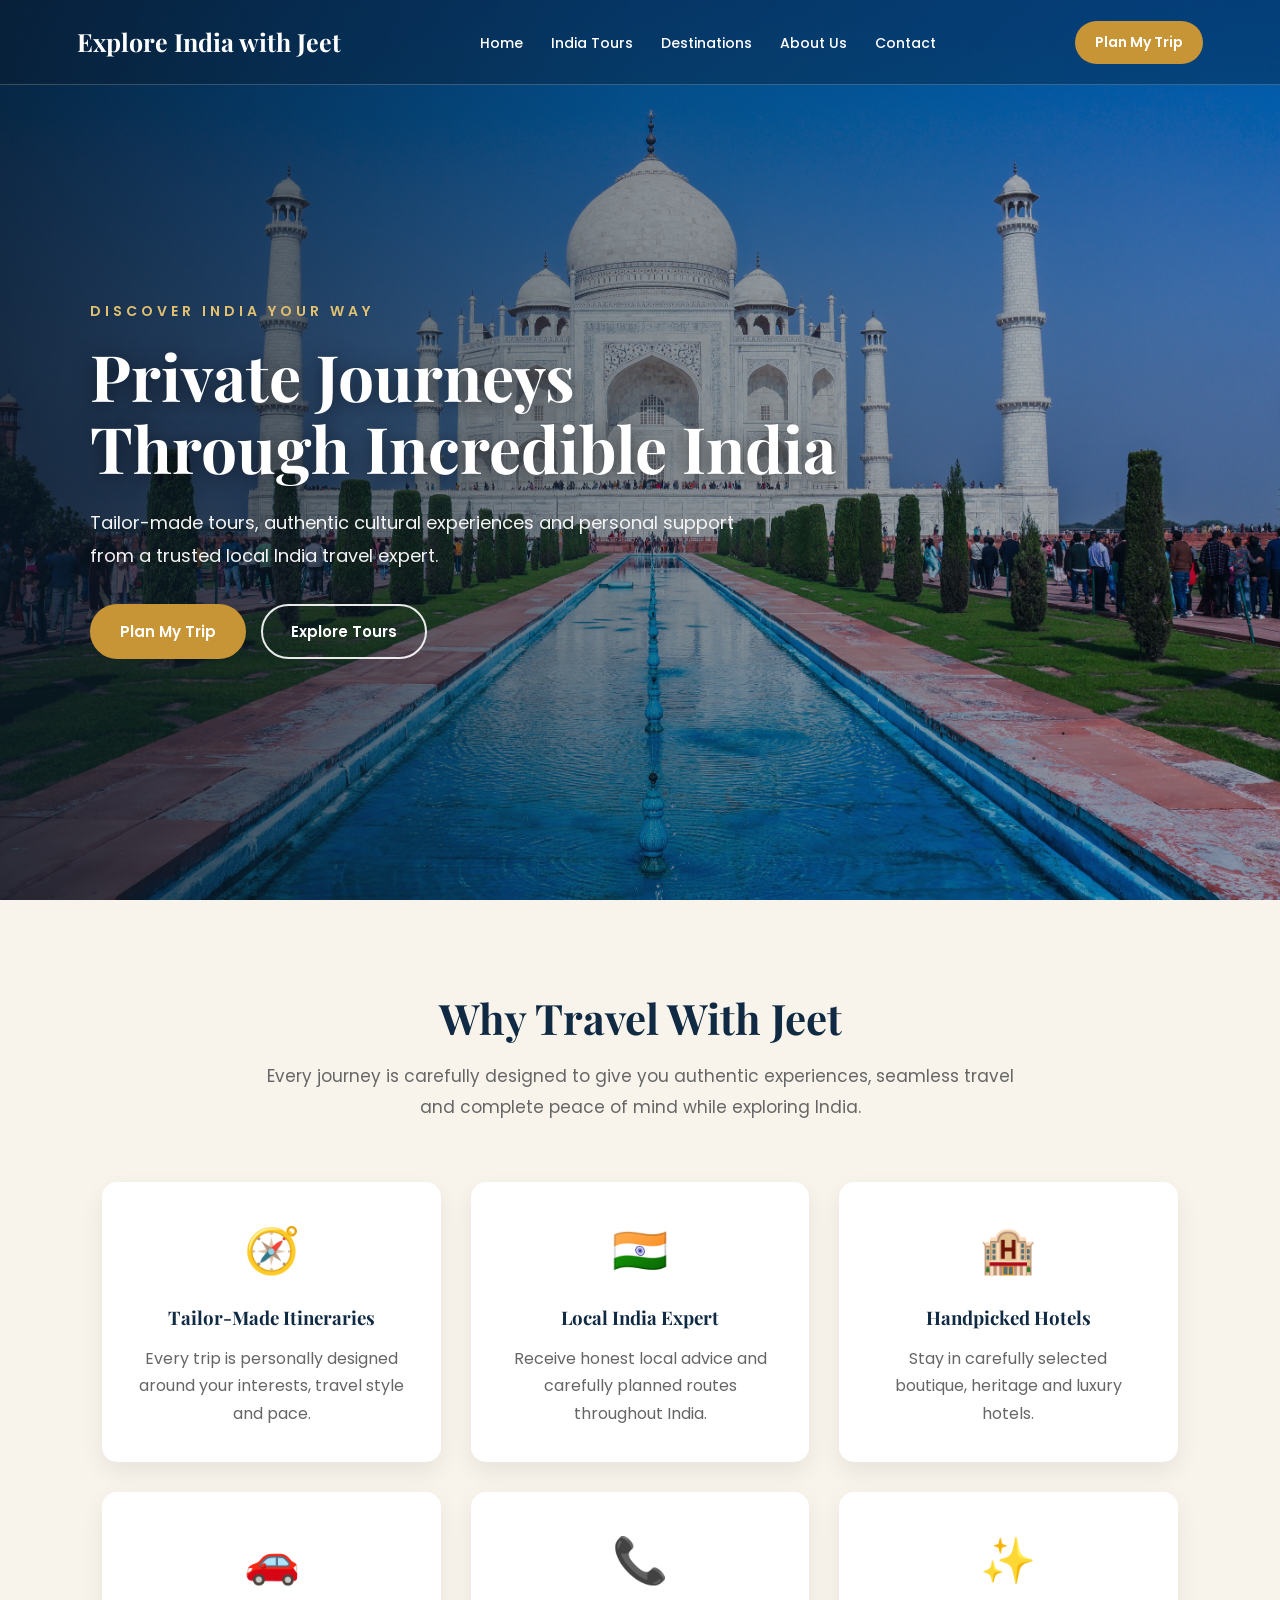
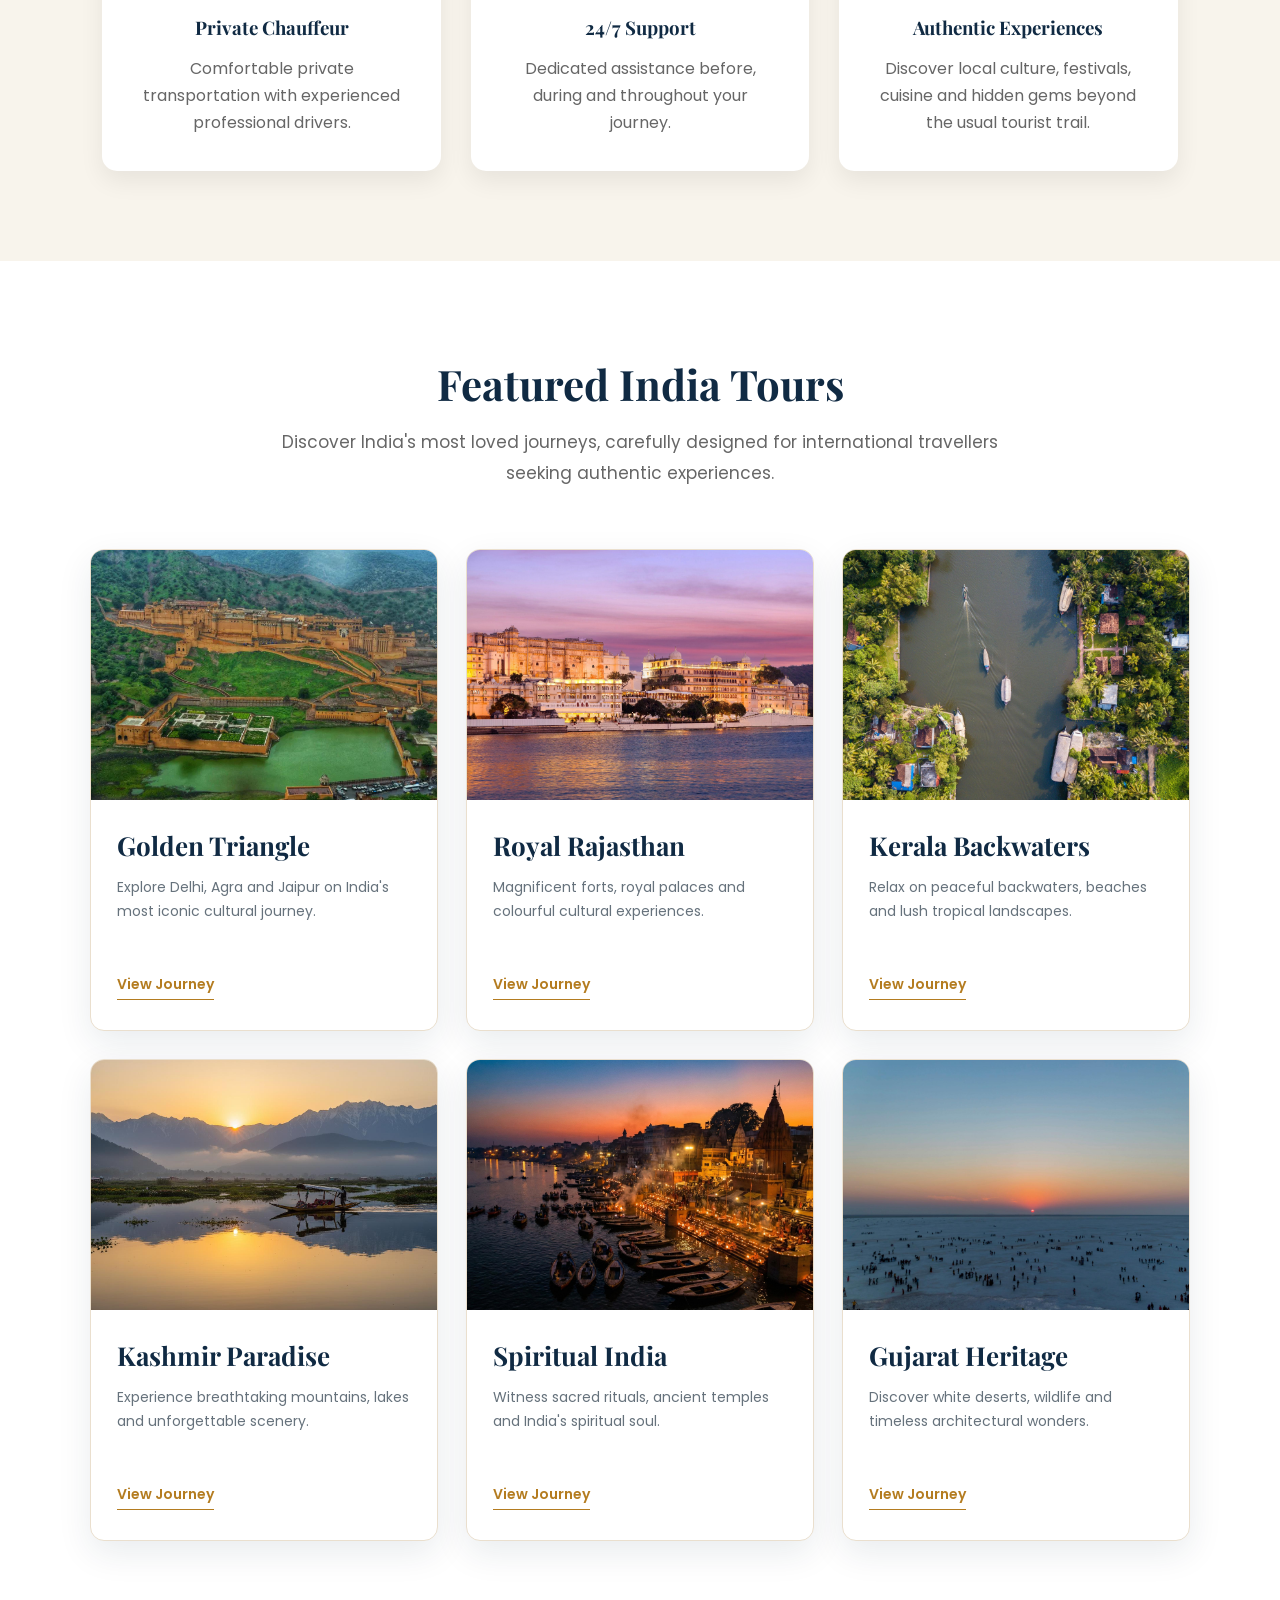
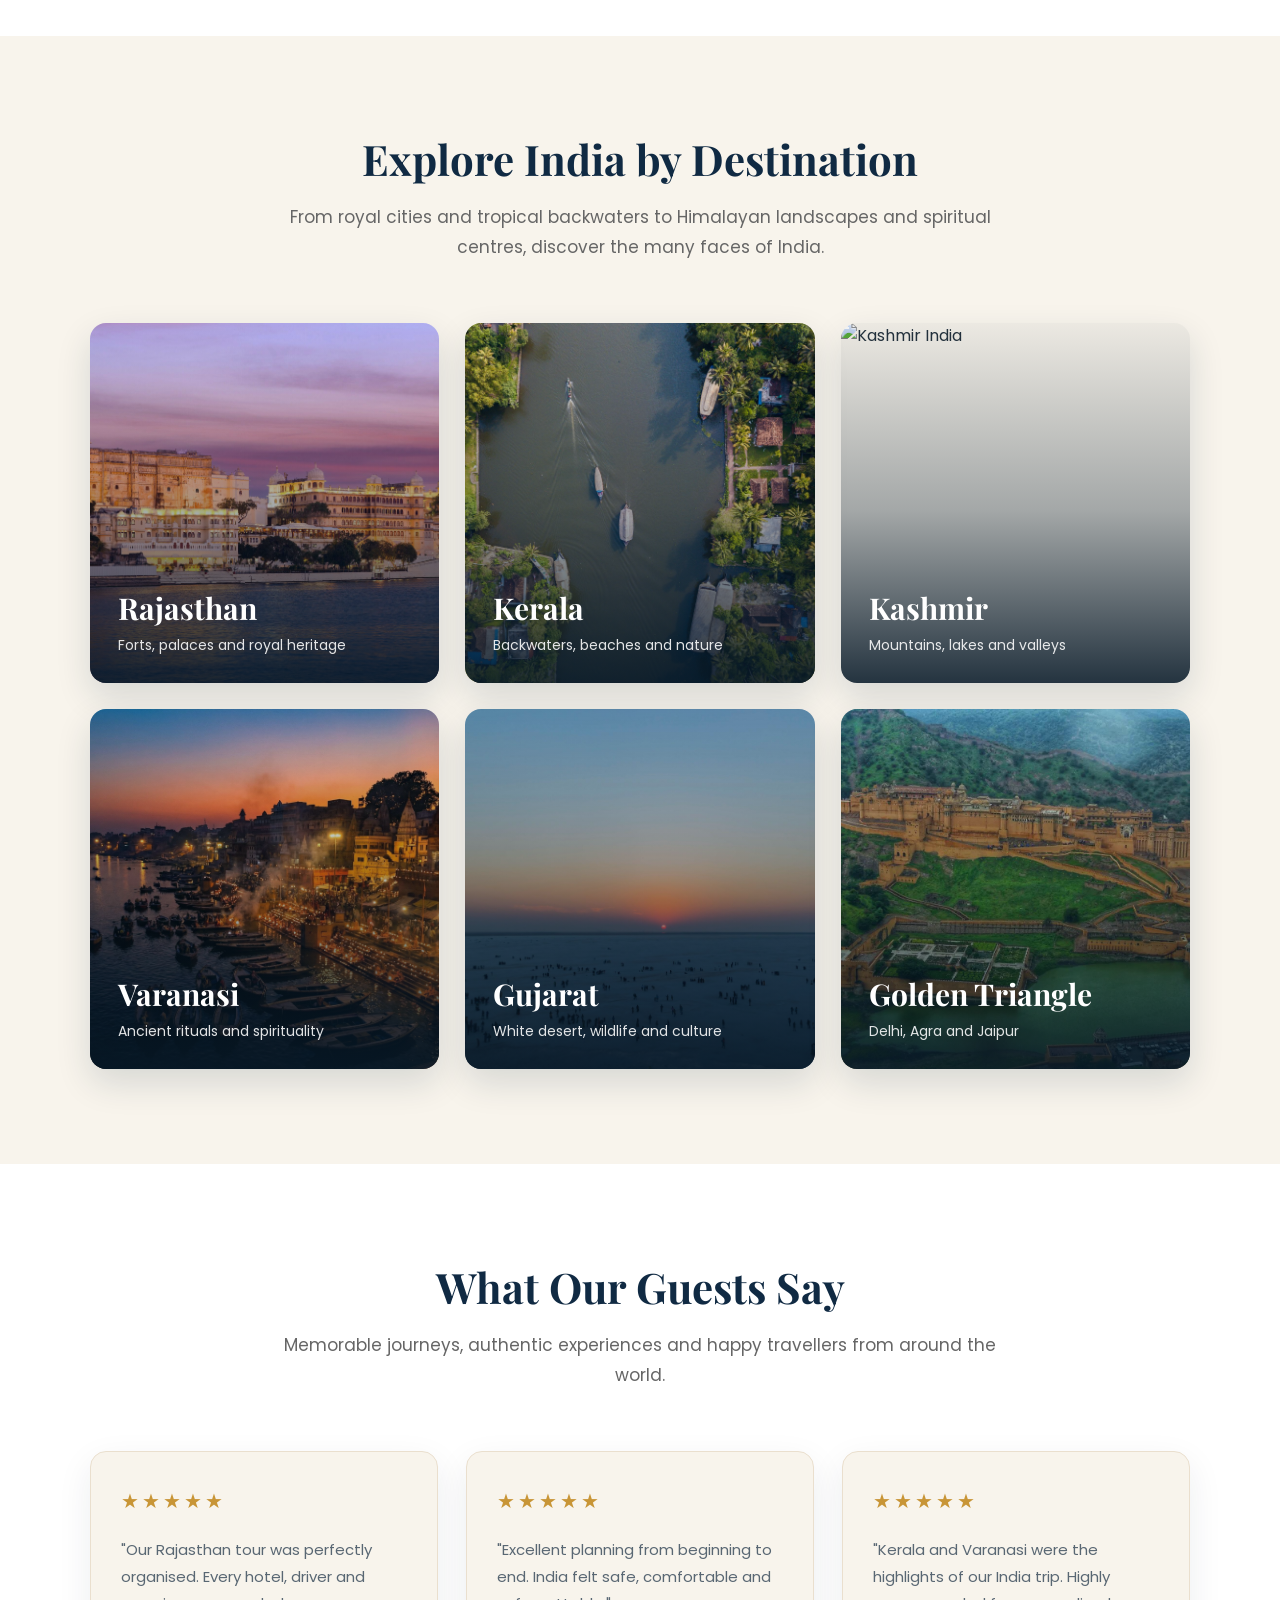
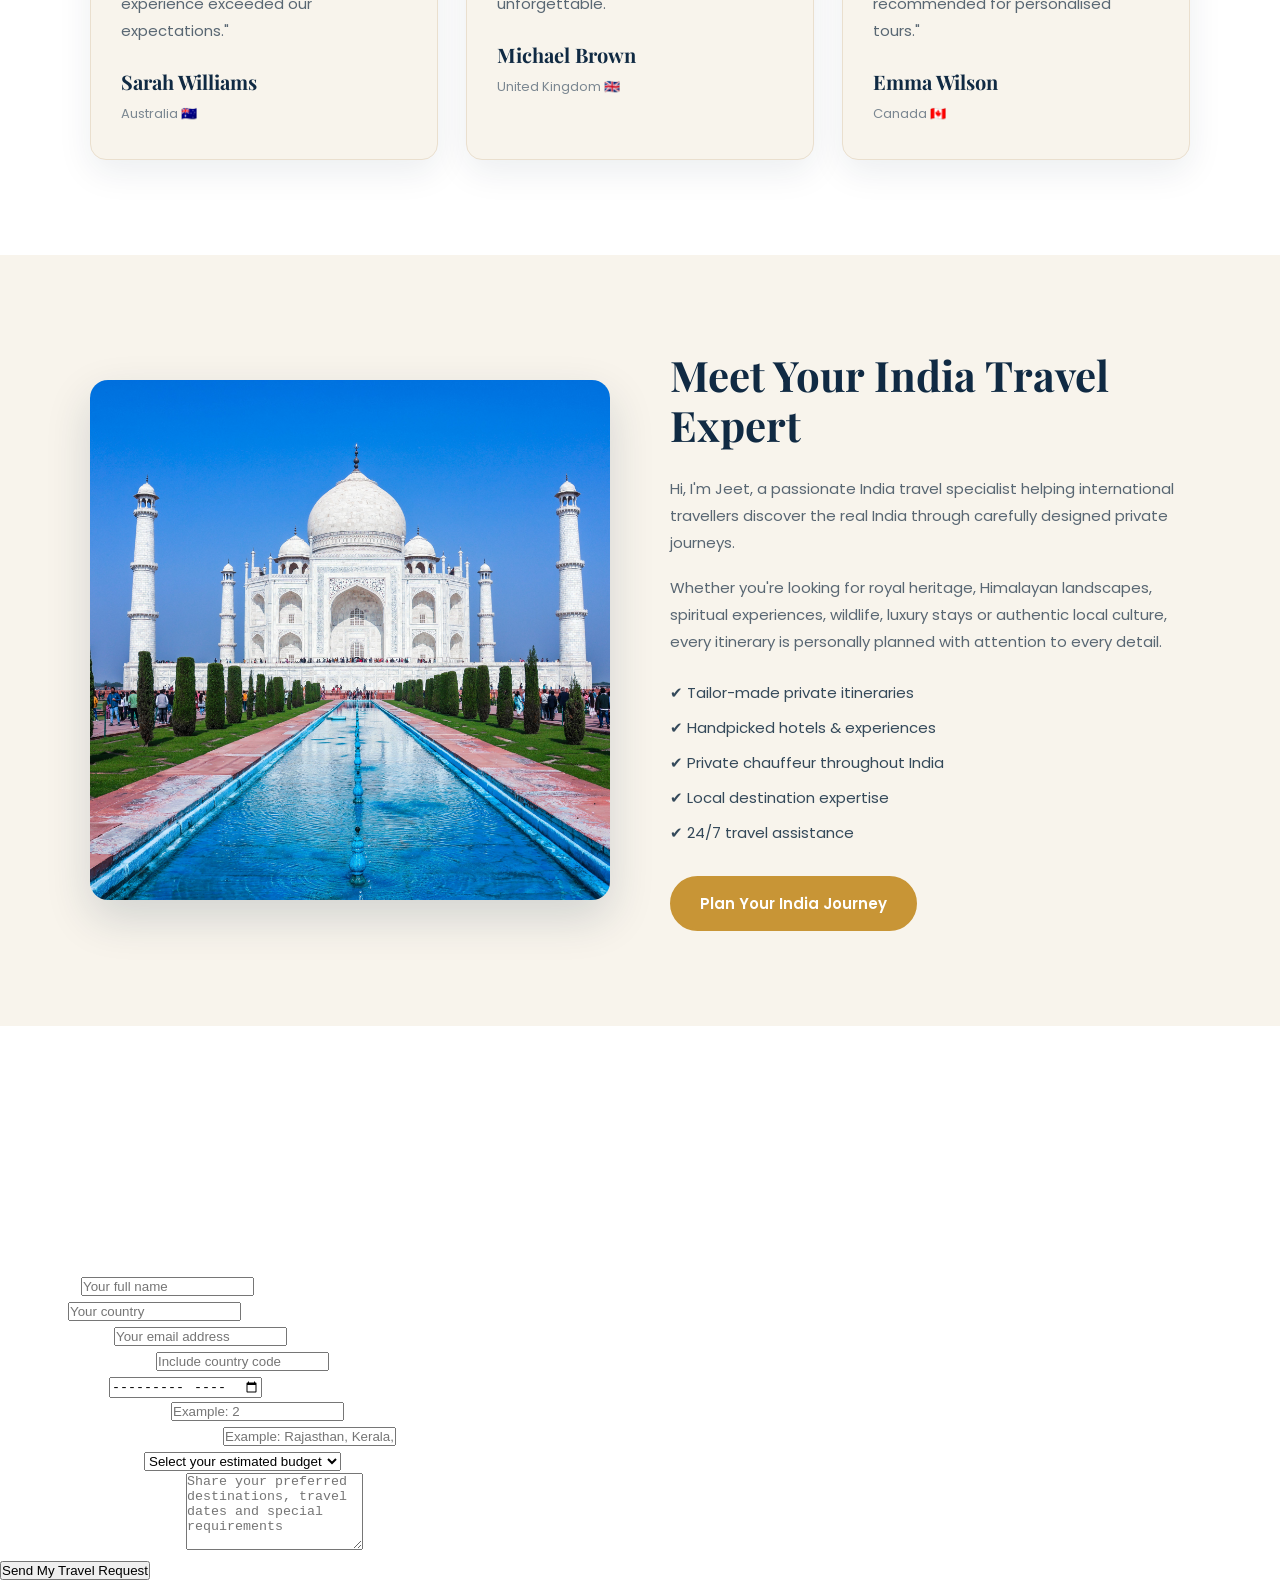
==== commit e44a0199: "Add contact form section HTML" ====
--- a/index.html
+++ b/index.html
@@ -366,5 +366,136 @@
     </div>
 
 </section>
+<section class="contact-section" id="contact">
+
+    <div class="contact-container">
+
+        <div class="contact-info">
+
+            <p class="contact-small-title">
+                PLAN YOUR PRIVATE INDIA JOURNEY
+            </p>
+
+            <h2>Tell Me About Your Dream Trip</h2>
+
+            <p>
+                Share your travel ideas and I will help design a personalised
+                India itinerary based on your interests, travel style and budget.
+            </p>
+
+            <div class="contact-benefits">
+
+                <div class="contact-benefit">
+                    <h3>Personalised Planning</h3>
+                    <p>Every itinerary is designed around your preferences and pace.</p>
+                </div>
+
+                <div class="contact-benefit">
+                    <h3>Local Expert Advice</h3>
+                    <p>Receive honest recommendations and carefully planned routes.</p>
+                </div>
+
+                <div class="contact-benefit">
+                    <h3>Quick Response</h3>
+                    <p>Your travel inquiry will normally be answered within 24 hours.</p>
+                </div>
+
+            </div>
+
+        </div>
+
+        <div class="contact-form-wrapper">
+
+            <form class="contact-form">
+
+                <div class="form-row">
+
+                    <div class="form-group">
+                        <label for="name">Full Name</label>
+                        <input type="text" id="name" name="name" placeholder="Your full name" required>
+                    </div>
+
+                    <div class="form-group">
+                        <label for="country">Country</label>
+                        <input type="text" id="country" name="country" placeholder="Your country" required>
+                    </div>
+
+                </div>
+
+                <div class="form-row">
+
+                    <div class="form-group">
+                        <label for="email">Email Address</label>
+                        <input type="email" id="email" name="email" placeholder="Your email address" required>
+                    </div>
+
+                    <div class="form-group">
+                        <label for="whatsapp">WhatsApp Number</label>
+                        <input type="tel" id="whatsapp" name="whatsapp" placeholder="Include country code">
+                    </div>
+
+                </div>
+
+                <div class="form-row">
+
+                    <div class="form-group">
+                        <label for="travel-month">Travel Month</label>
+                        <input type="month" id="travel-month" name="travel-month">
+                    </div>
+
+                    <div class="form-group">
+                        <label for="travellers">Number of Travellers</label>
+                        <input type="number" id="travellers" name="travellers" min="1" placeholder="Example: 2">
+                    </div>
+
+                </div>
+
+                <div class="form-group">
+                    <label for="destinations-interest">
+                        Destinations or Experiences
+                    </label>
+
+                    <input
+                        type="text"
+                        id="destinations-interest"
+                        name="destinations-interest"
+                        placeholder="Example: Rajasthan, Kerala, wildlife, culture"
+                    >
+                </div>
+
+                <div class="form-group">
+                    <label for="budget">Estimated Budget</label>
+
+                    <select id="budget" name="budget">
+                        <option value="">Select your estimated budget</option>
+                        <option value="under-2000">Under USD 2,000 per person</option>
+                        <option value="2000-4000">USD 2,000–4,000 per person</option>
+                        <option value="4000-7000">USD 4,000–7,000 per person</option>
+                        <option value="above-7000">Above USD 7,000 per person</option>
+                    </select>
+                </div>
+
+                <div class="form-group">
+                    <label for="message">Tell Me About Your Trip</label>
+
+                    <textarea
+                        id="message"
+                        name="message"
+                        rows="5"
+                        placeholder="Share your preferred destinations, travel dates and special requirements"
+                    ></textarea>
+                </div>
+
+                <button type="submit" class="form-submit-button">
+                    Send My Travel Request
+                </button>
+
+            </form>
+
+        </div>
+
+    </div>
+
+</section>
 </body>
 </html>
--- a/style.css
+++ b/style.css
@@ -747,3 +747,106 @@
         padding: 28px 24px;
     }
 }
+/* ================================
+   ABOUT JEET
+================================ */
+
+.about-jeet {
+    padding: 95px 7%;
+    background: #f8f4ec;
+    color: #24323d;
+}
+
+.about-container {
+    max-width: 1200px;
+    margin: 0 auto;
+
+    display: grid;
+    grid-template-columns: 1fr 1fr;
+    gap: 60px;
+    align-items: center;
+}
+
+.about-image {
+    overflow: hidden;
+    border-radius: 18px;
+    box-shadow: 0 18px 45px rgba(16, 42, 67, 0.16);
+}
+
+.about-image img {
+    width: 100%;
+    height: 520px;
+    display: block;
+    object-fit: cover;
+}
+
+.about-content h2 {
+    margin-bottom: 24px;
+
+    font-family: "Playfair Display", serif;
+    font-size: 42px;
+    line-height: 1.2;
+
+    color: #102a43;
+}
+
+.about-content p {
+    margin-bottom: 18px;
+
+    font-size: 15px;
+    line-height: 1.8;
+
+    color: #596773;
+}
+
+.about-content ul {
+    margin: 26px 0 32px;
+    padding: 0;
+    list-style: none;
+}
+
+.about-content li {
+    margin-bottom: 12px;
+
+    font-size: 15px;
+    color: #34495a;
+}
+
+.about-content .primary-button {
+    display: inline-block;
+}
+
+@media screen and (max-width: 950px) {
+
+    .about-jeet {
+        padding: 80px 6%;
+    }
+
+    .about-container {
+        grid-template-columns: 1fr;
+        gap: 40px;
+    }
+
+    .about-image img {
+        height: 430px;
+    }
+
+    .about-content h2 {
+        font-size: 36px;
+    }
+}
+
+@media screen and (max-width: 600px) {
+
+    .about-jeet {
+        padding: 65px 6%;
+    }
+
+    .about-image img {
+        height: 320px;
+    }
+
+    .about-content h2 {
+        font-size: 31px;
+    }
+}
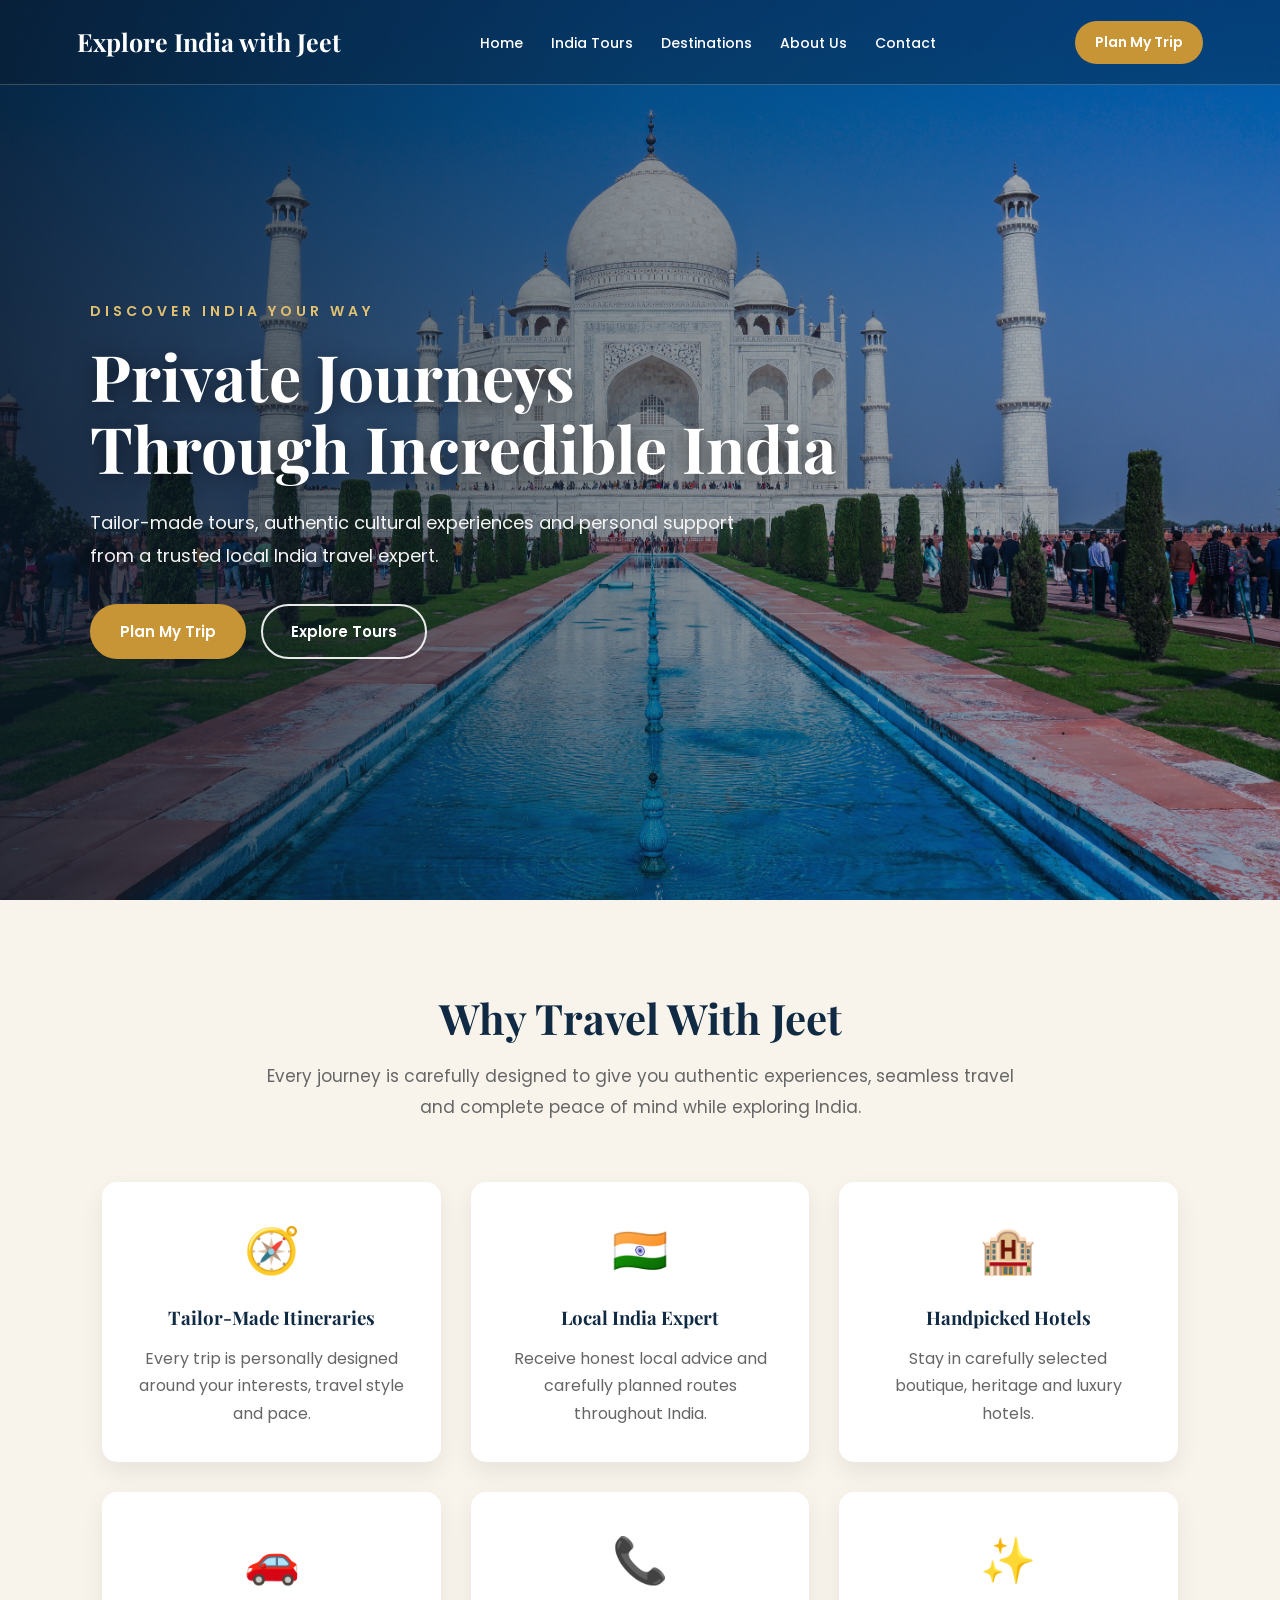
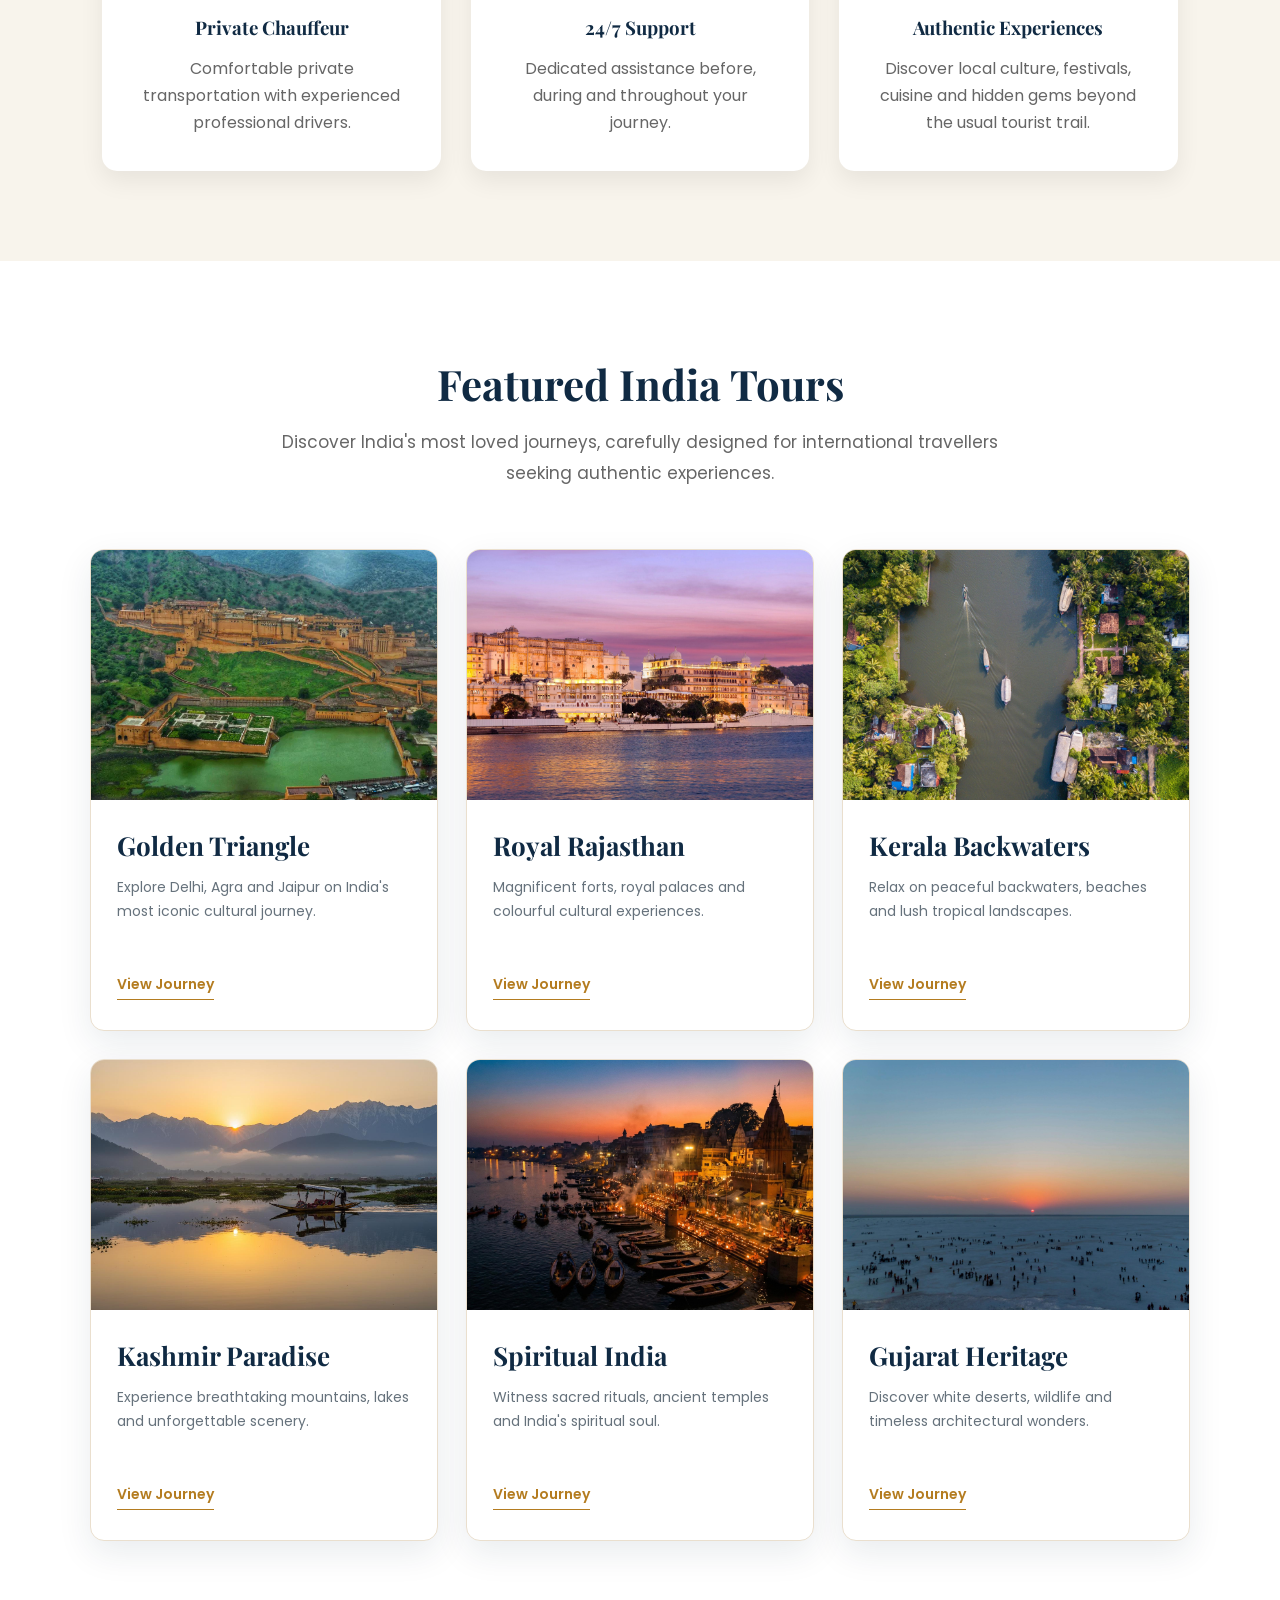
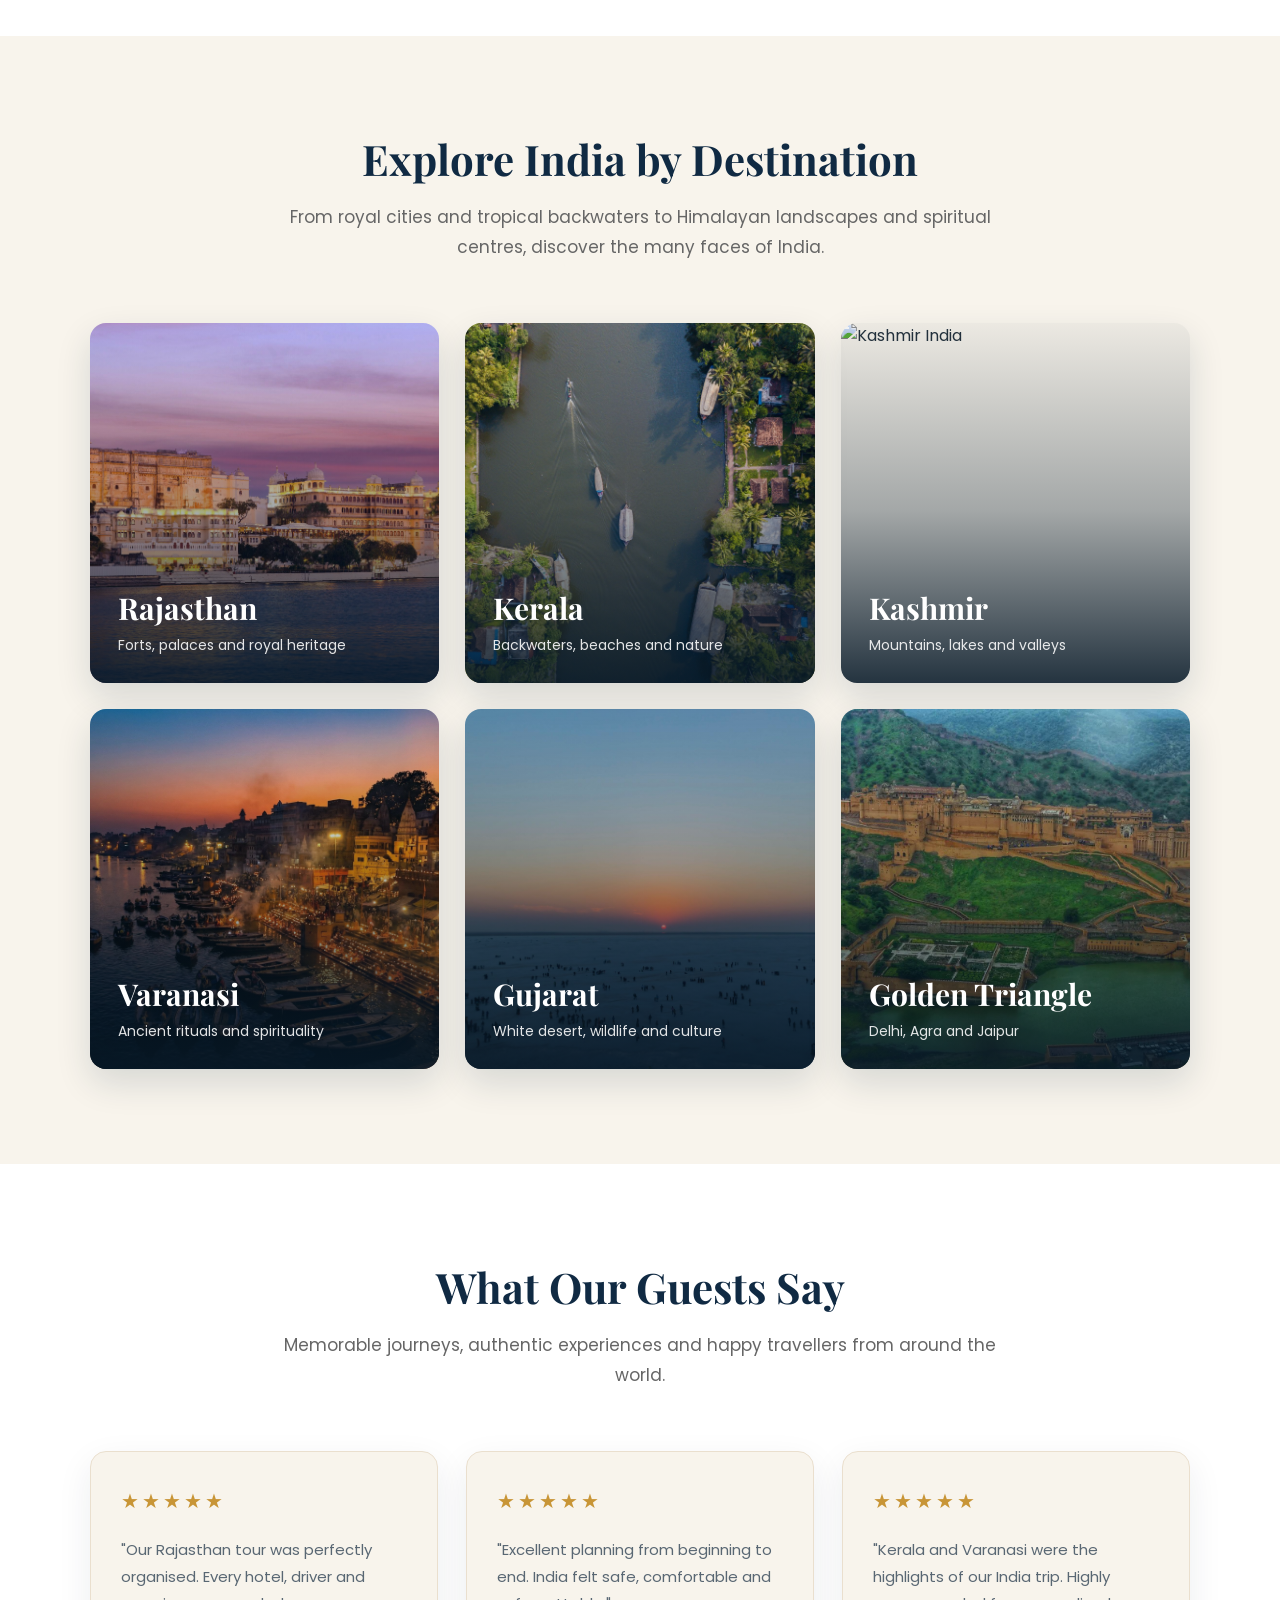
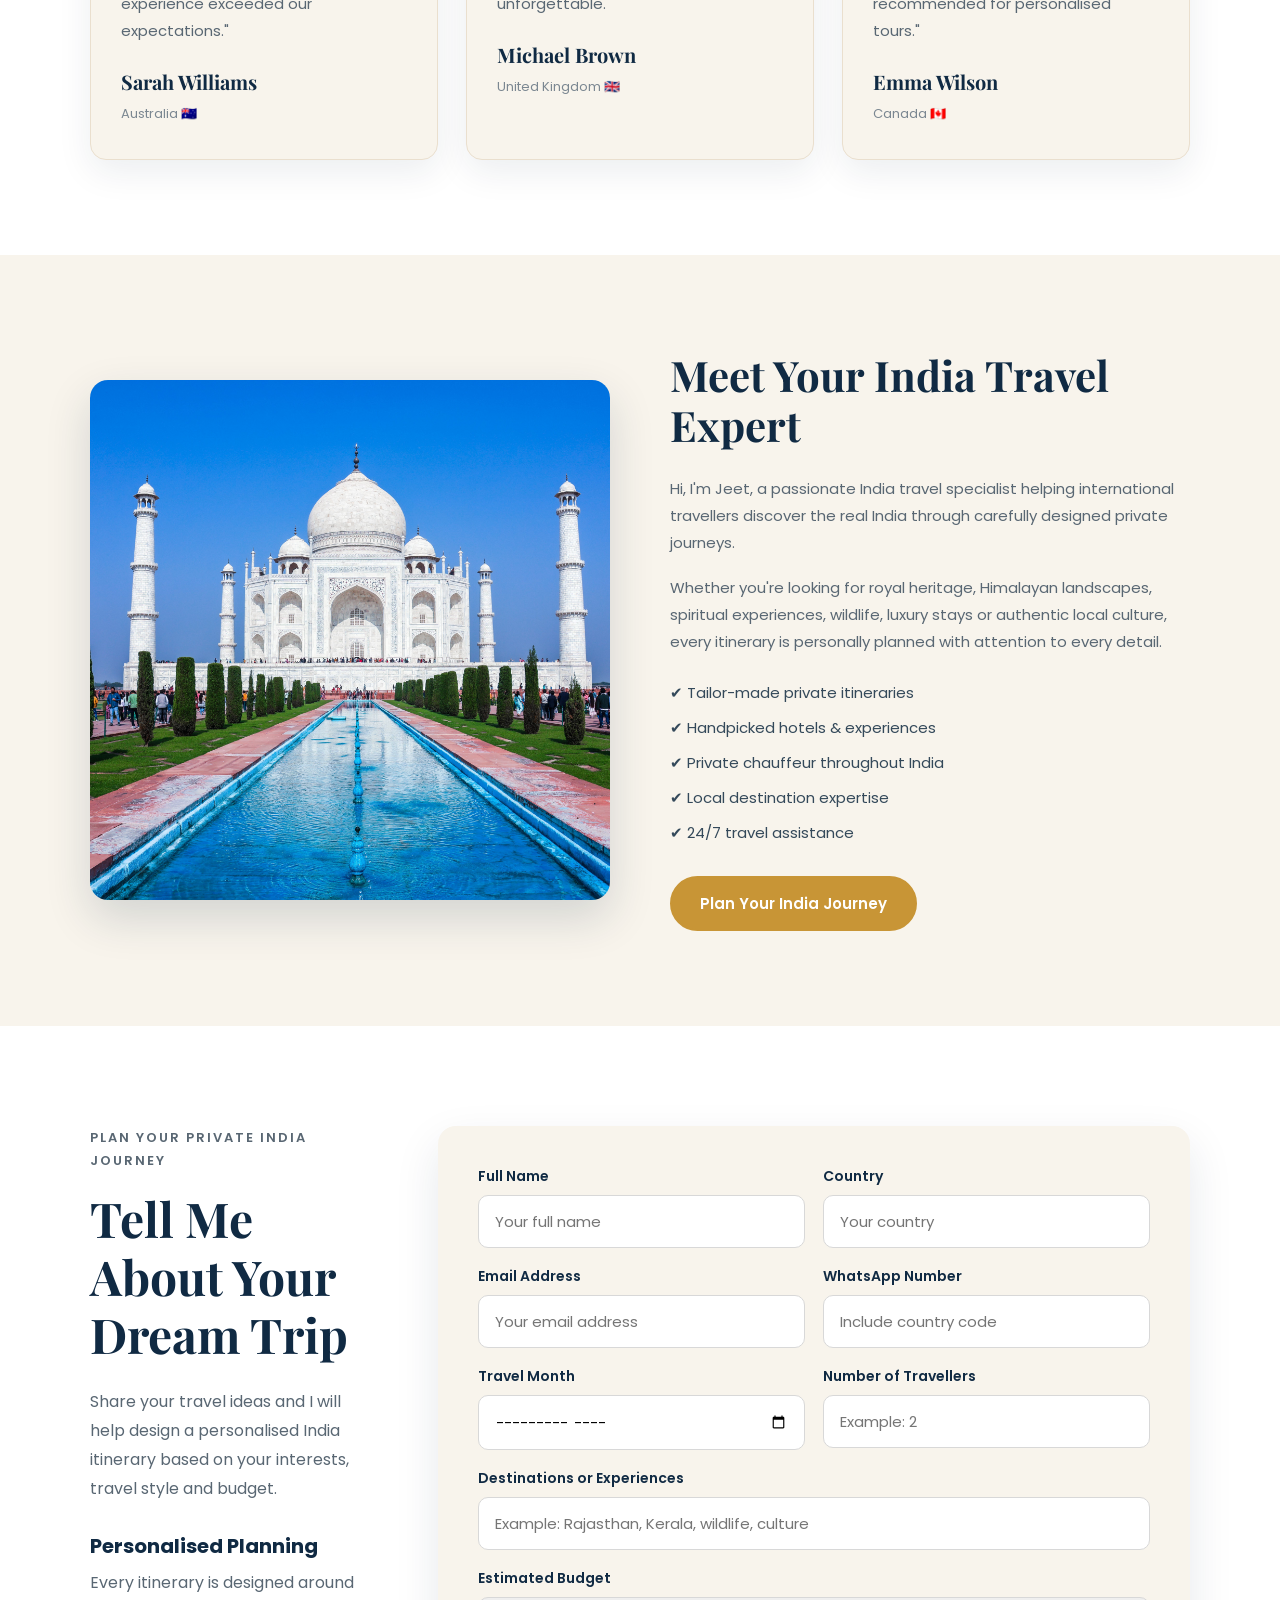
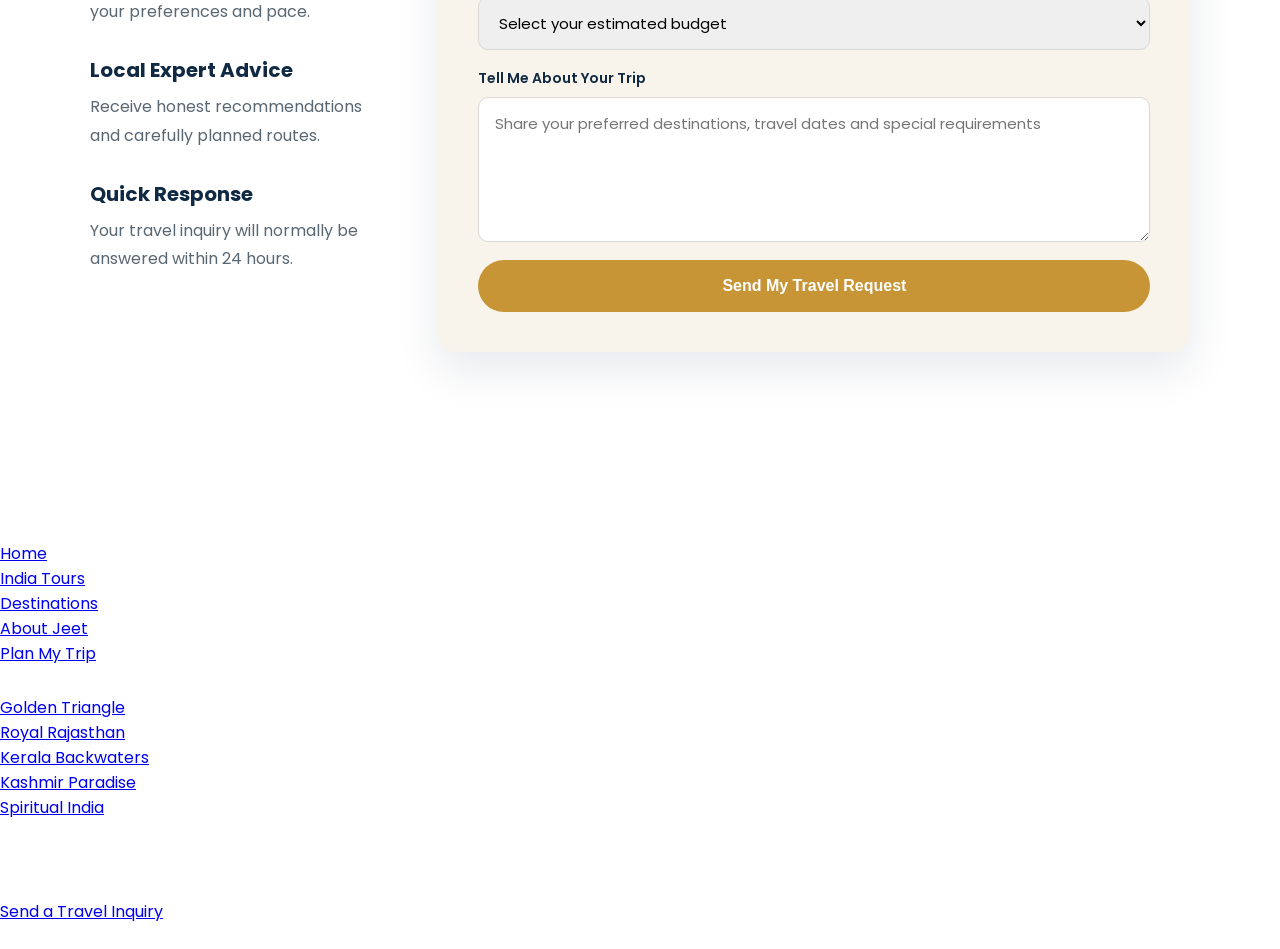
==== commit 14e67c5e: "Add premium footer HTML" ====
--- a/index.html
+++ b/index.html
@@ -497,5 +497,72 @@
     </div>
 
 </section>
+<footer class="site-footer">
+
+    <div class="footer-container">
+
+        <div class="footer-column footer-brand">
+
+            <h2>Explore India with Jeet</h2>
+
+            <p>
+                Tailor-made private India journeys with authentic experiences,
+                handpicked stays and trusted local support.
+            </p>
+
+        </div>
+
+        <div class="footer-column">
+
+            <h3>Quick Links</h3>
+
+            <ul>
+                <li><a href="#home">Home</a></li>
+                <li><a href="#tours">India Tours</a></li>
+                <li><a href="#destinations">Destinations</a></li>
+                <li><a href="#about">About Jeet</a></li>
+                <li><a href="#contact">Plan My Trip</a></li>
+            </ul>
+
+        </div>
+
+        <div class="footer-column">
+
+            <h3>Popular Journeys</h3>
+
+            <ul>
+                <li><a href="#tours">Golden Triangle</a></li>
+                <li><a href="#tours">Royal Rajasthan</a></li>
+                <li><a href="#tours">Kerala Backwaters</a></li>
+                <li><a href="#tours">Kashmir Paradise</a></li>
+                <li><a href="#tours">Spiritual India</a></li>
+            </ul>
+
+        </div>
+
+        <div class="footer-column">
+
+            <h3>Contact</h3>
+
+            <p>India Travel Specialist</p>
+            <p>Response within 24 hours</p>
+
+            <a href="#contact" class="footer-contact-link">
+                Send a Travel Inquiry
+            </a>
+
+        </div>
+
+    </div>
+
+    <div class="footer-bottom">
+
+        <p>
+            © 2026 Explore India with Jeet. All Rights Reserved.
+        </p>
+
+    </div>
+
+</footer>
 </body>
 </html>
--- a/style.css
+++ b/style.css
@@ -850,3 +850,180 @@
         font-size: 31px;
     }
 }
+/* ================================
+   CONTACT SECTION
+================================ */
+
+.contact-section{
+    padding:100px 7%;
+    background:#ffffff;
+}
+
+.contact-container{
+    max-width:1200px;
+    margin:auto;
+
+    display:grid;
+    grid-template-columns:1fr 1fr;
+    gap:70px;
+    align-items:start;
+}
+
+.contact-small-title{
+    color:#c89536;
+    letter-spacing:2px;
+    font-size:13px;
+    font-weight:600;
+    margin-bottom:15px;
+}
+
+.contact-info h2{
+    font-family:"Playfair Display",serif;
+    font-size:48px;
+    color:#102a43;
+    line-height:1.2;
+    margin-bottom:25px;
+}
+
+.contact-info p{
+    color:#596773;
+    line-height:1.8;
+    margin-bottom:18px;
+}
+
+.contact-benefit{
+    margin-top:28px;
+}
+
+.contact-benefit h3{
+    font-size:20px;
+    color:#102a43;
+    margin-bottom:8px;
+}
+
+.contact-benefit p{
+    margin-bottom:20px;
+}
+
+.contact-form-wrapper{
+
+    background:#f8f4ec;
+    padding:40px;
+
+    border-radius:18px;
+
+    box-shadow:0 18px 45px rgba(16,42,67,.10);
+
+}
+
+.form-row{
+
+    display:grid;
+    grid-template-columns:1fr 1fr;
+    gap:18px;
+
+}
+
+.form-group{
+
+    display:flex;
+    flex-direction:column;
+
+    margin-bottom:18px;
+
+}
+
+.form-group label{
+
+    margin-bottom:8px;
+
+    font-size:14px;
+    font-weight:600;
+
+    color:#102a43;
+
+}
+
+.form-group input,
+.form-group select,
+.form-group textarea{
+
+    padding:14px 16px;
+
+    border:1px solid #d8d8d8;
+
+    border-radius:10px;
+
+    font-size:15px;
+
+    font-family:Poppins,sans-serif;
+
+}
+
+.form-group input:focus,
+.form-group select:focus,
+.form-group textarea:focus{
+
+    outline:none;
+
+    border-color:#c89536;
+
+}
+
+.form-submit-button{
+
+    width:100%;
+
+    padding:17px;
+
+    border:none;
+
+    border-radius:50px;
+
+    background:#c89536;
+
+    color:#fff;
+
+    font-size:16px;
+
+    font-weight:600;
+
+    cursor:pointer;
+
+    transition:.3s;
+
+}
+
+.form-submit-button:hover{
+
+    background:#102a43;
+
+}
+
+@media(max-width:900px){
+
+.contact-container{
+
+grid-template-columns:1fr;
+
+}
+
+.form-row{
+
+grid-template-columns:1fr;
+
+}
+
+.contact-info h2{
+
+font-size:38px;
+
+}
+
+.contact-form-wrapper{
+
+padding:28px;
+
+}
+
+}
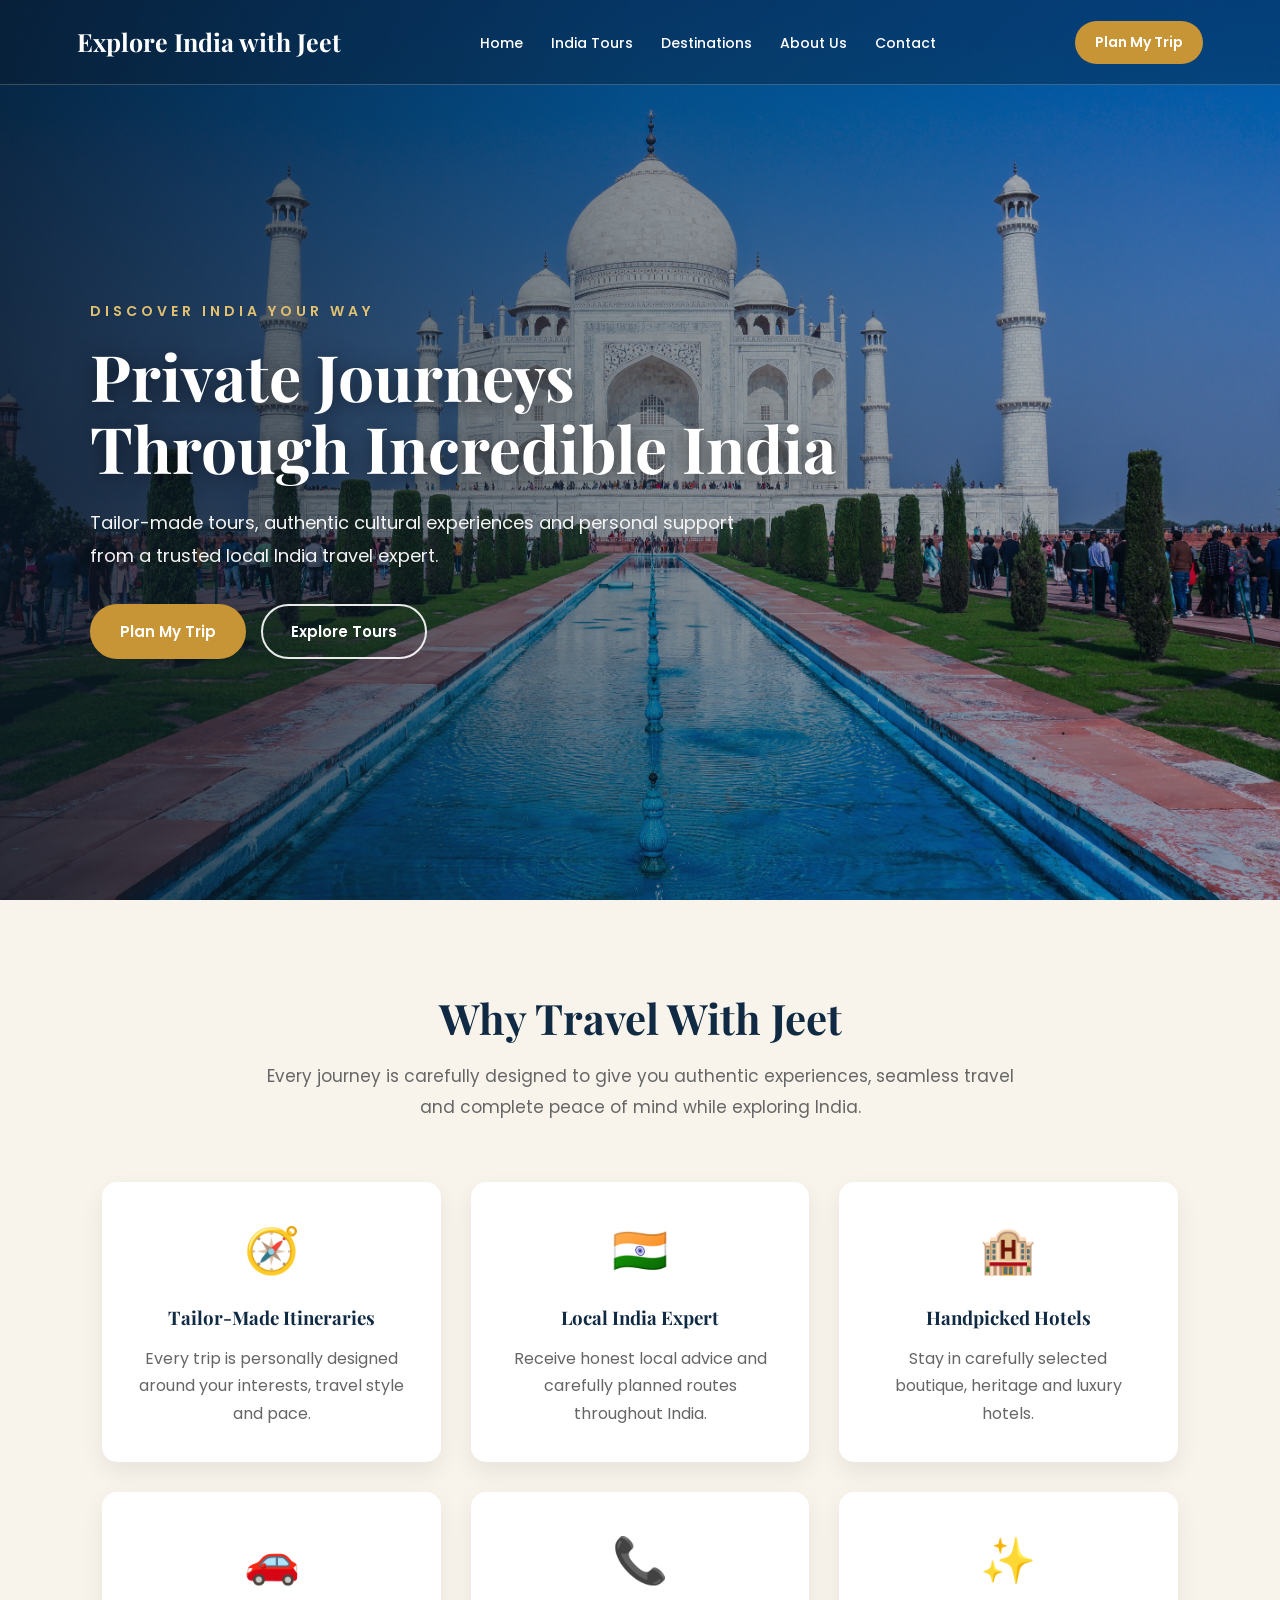
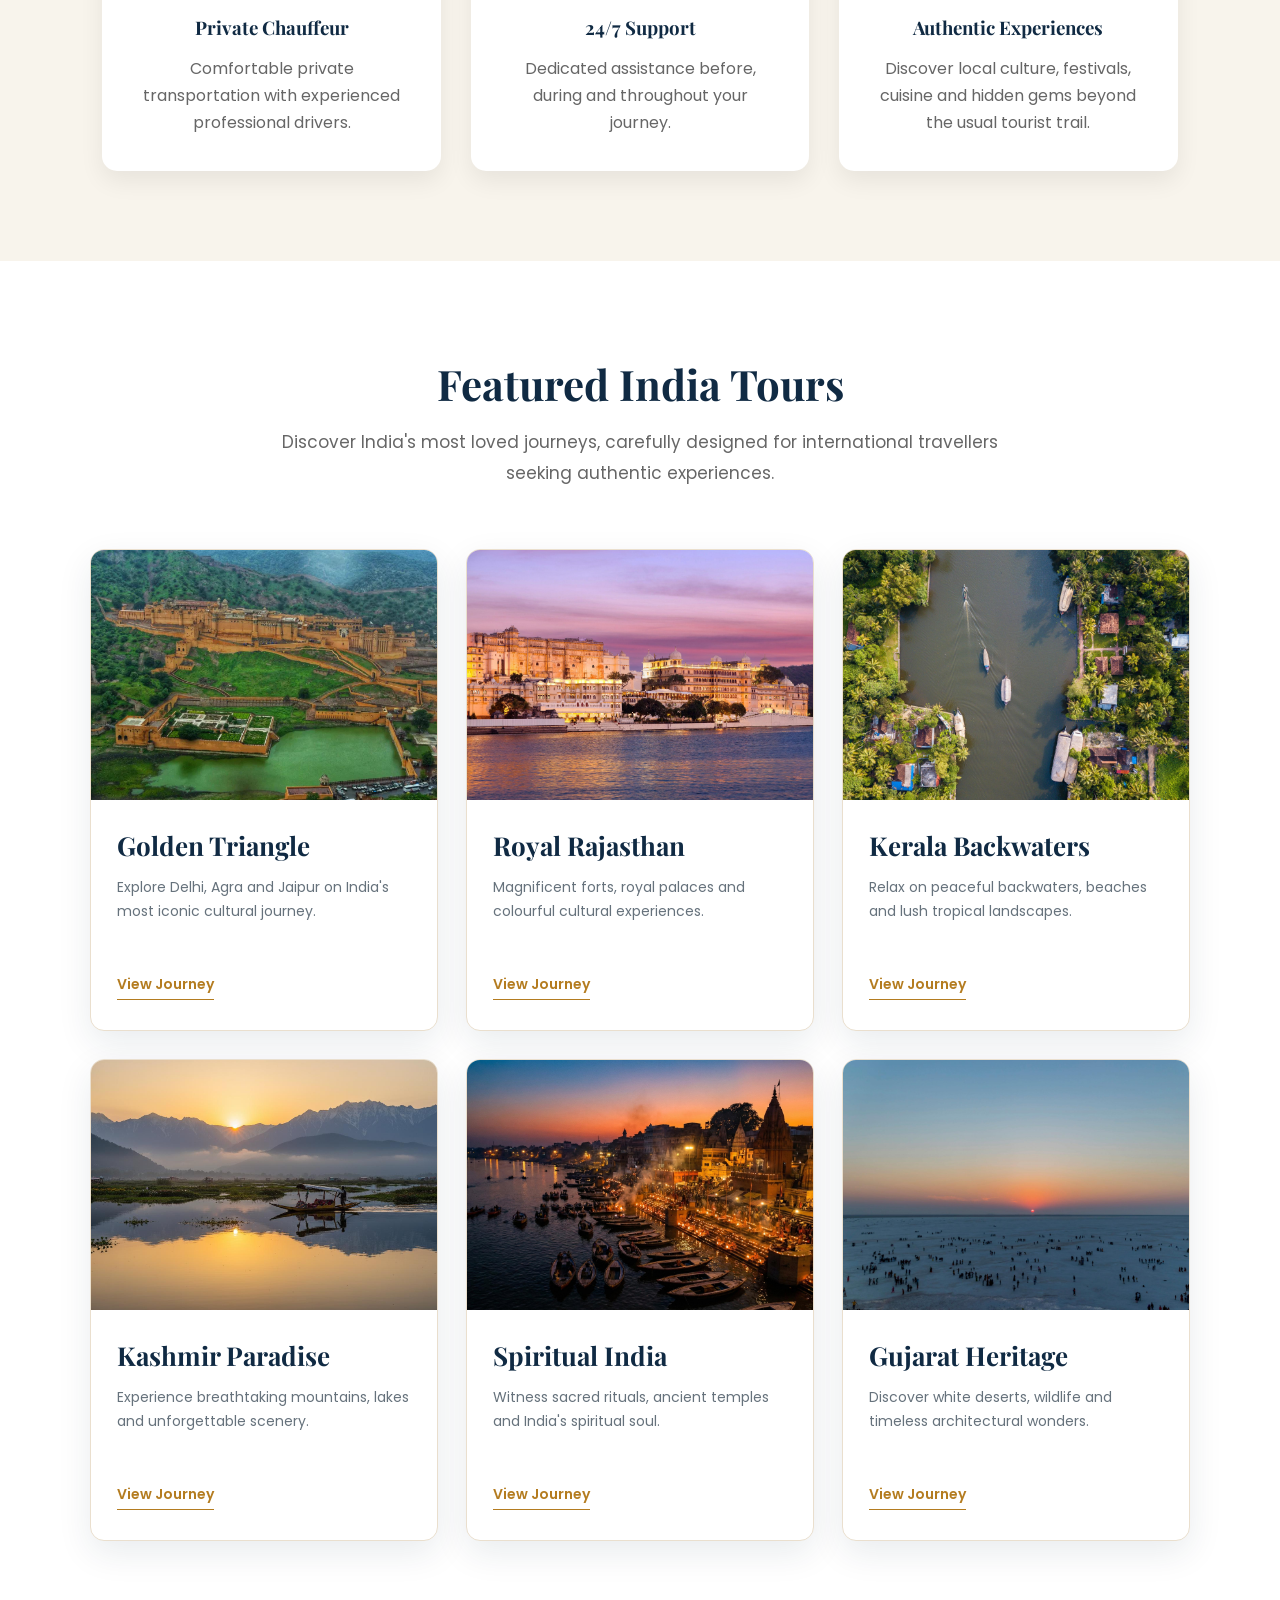
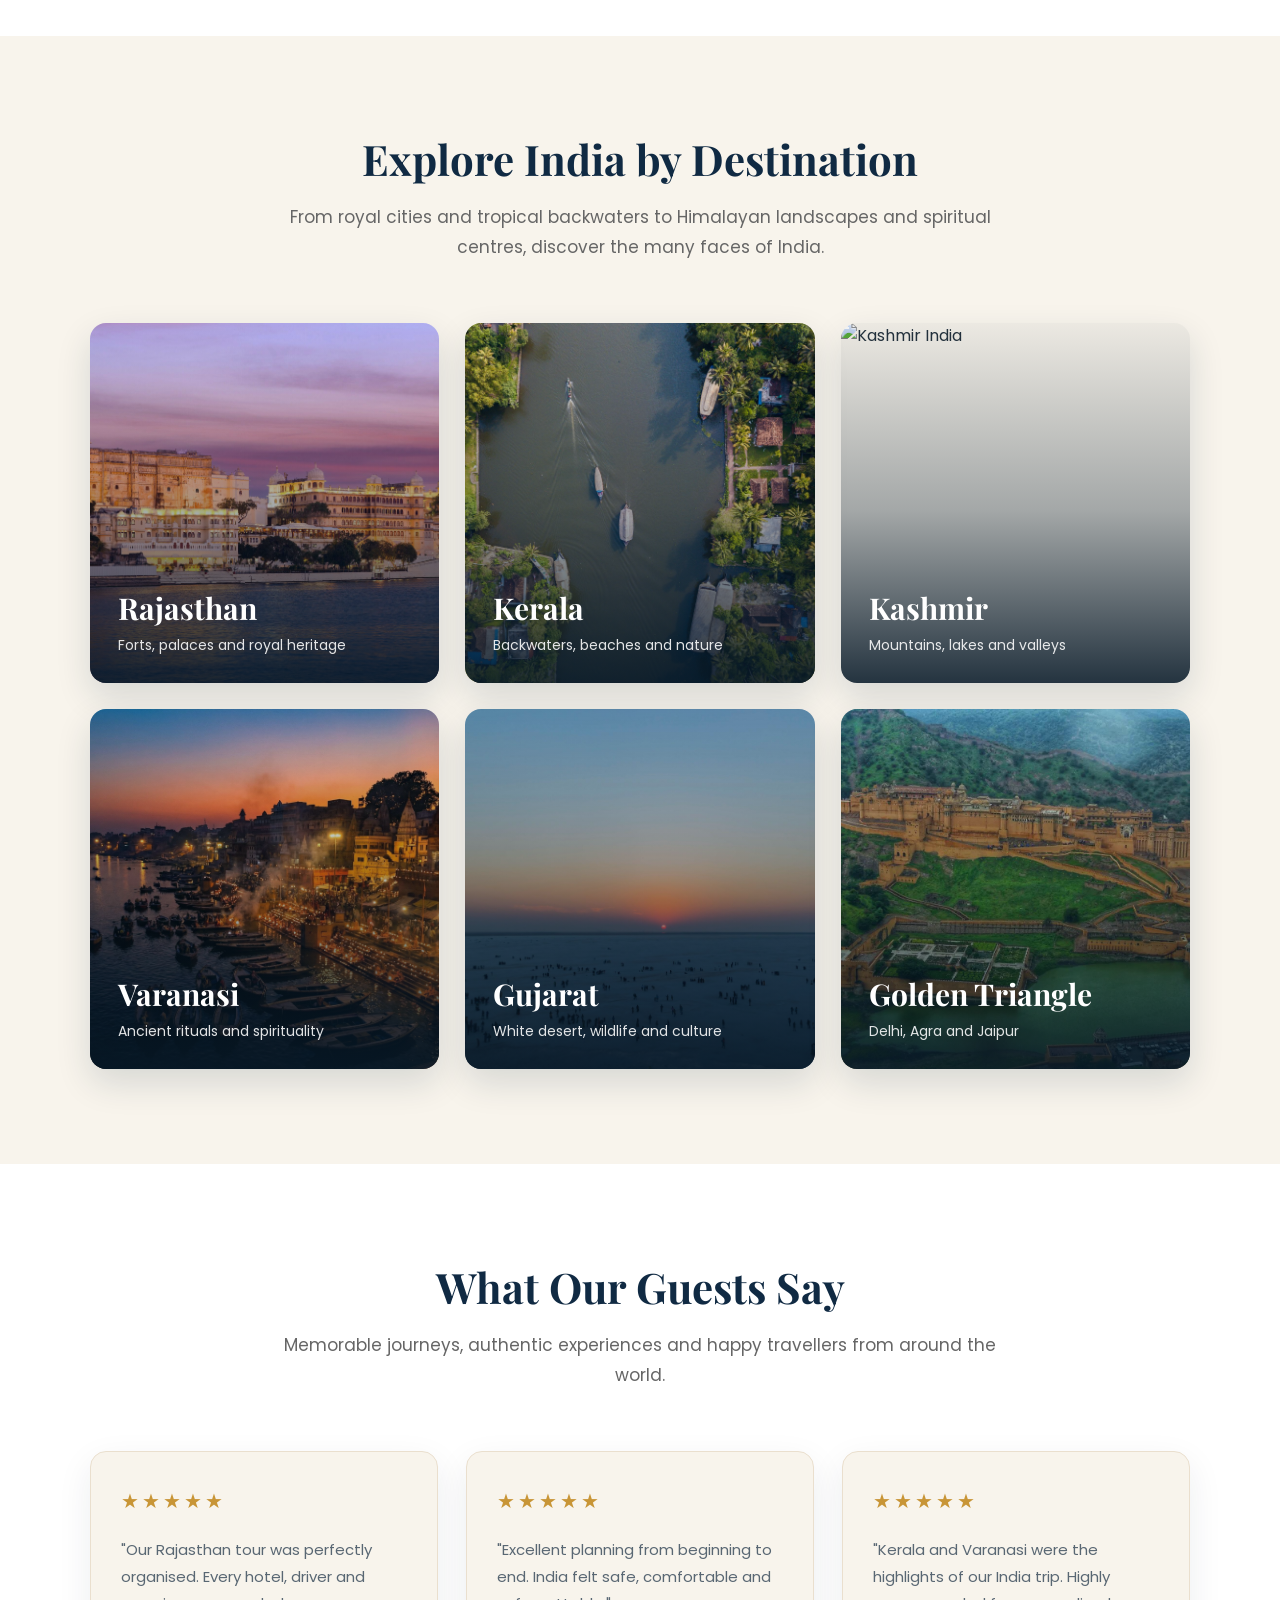
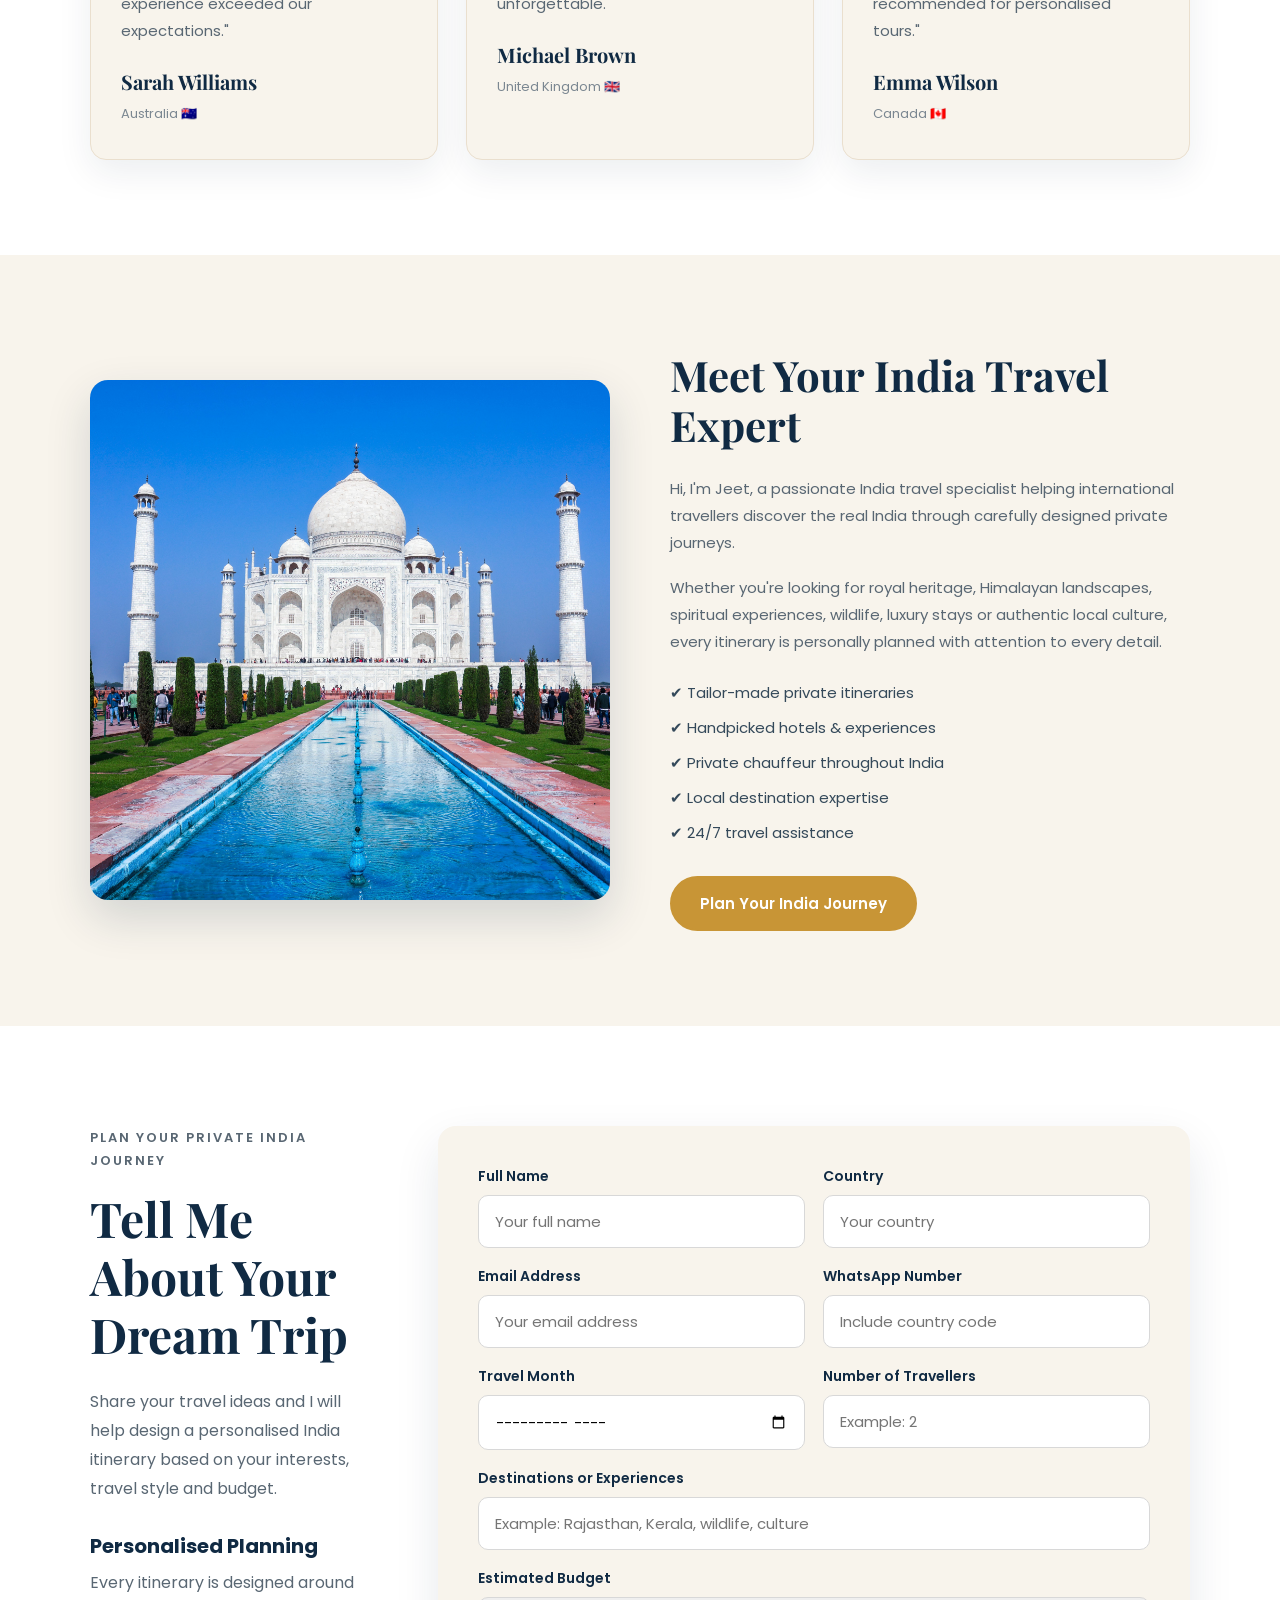
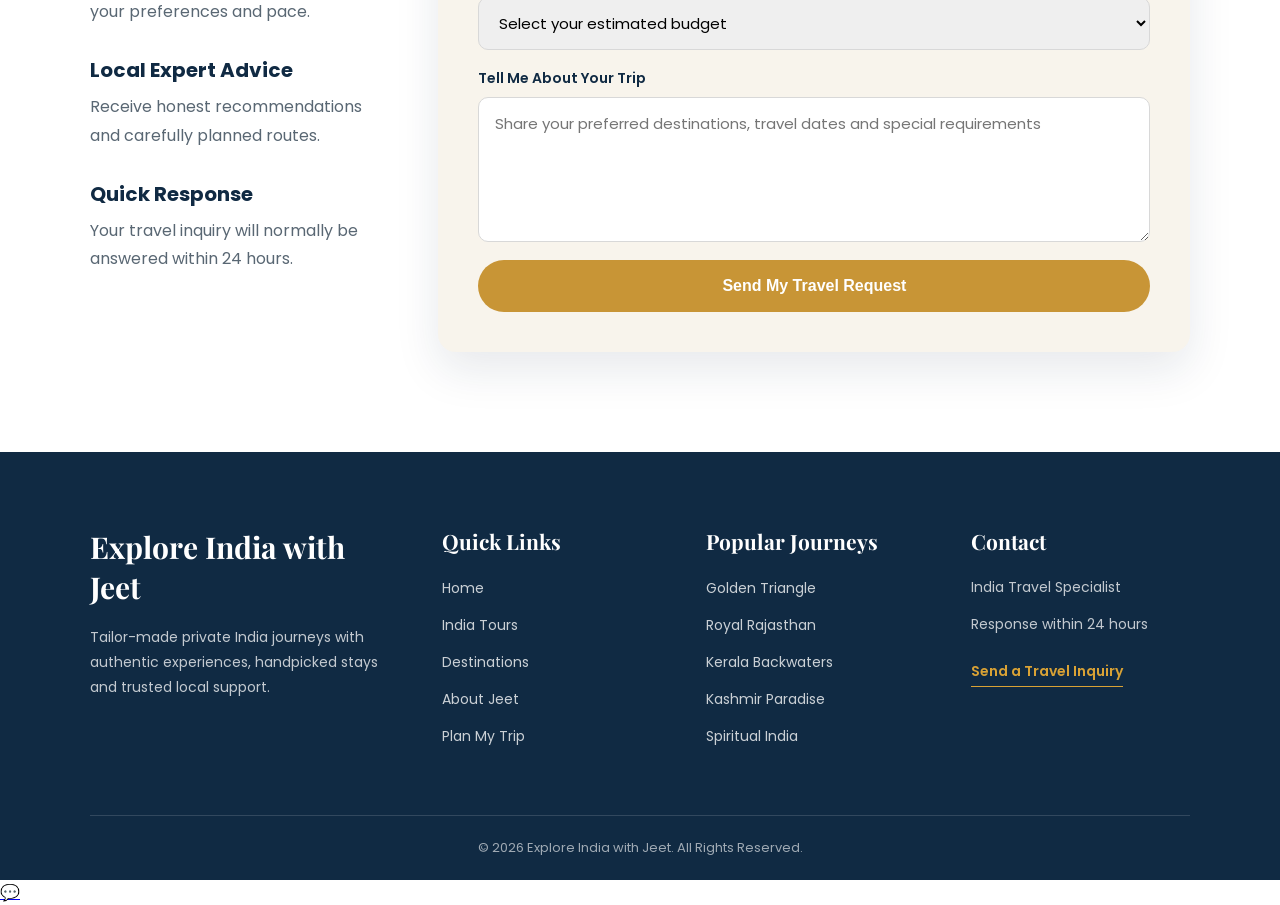
==== commit eb1562b5: "Add WhatsApp button HTML" ====
--- a/index.html
+++ b/index.html
@@ -564,5 +564,14 @@
     </div>
 
 </footer>
+<a
+    href="https://wa.me/917976288089"
+    class="whatsapp-float"
+    target="_blank"
+    aria-label="Chat on WhatsApp">
+
+    💬
+
+</a>
 </body>
 </html>
--- a/style.css
+++ b/style.css
@@ -1027,3 +1027,123 @@
 }
 
 }
+/* ================================
+   PREMIUM FOOTER
+================================ */
+
+.site-footer {
+    background: #102a43;
+    color: #ffffff;
+    padding: 75px 7% 0;
+}
+
+.footer-container {
+    max-width: 1200px;
+    margin: 0 auto;
+
+    display: grid;
+    grid-template-columns: 1.4fr 1fr 1fr 1fr;
+    gap: 45px;
+}
+
+.footer-column h2,
+.footer-column h3 {
+    font-family: "Playfair Display", serif;
+    color: #ffffff;
+}
+
+.footer-column h2 {
+    font-size: 30px;
+    margin-bottom: 18px;
+}
+
+.footer-column h3 {
+    font-size: 21px;
+    margin-bottom: 20px;
+}
+
+.footer-column p {
+    margin-bottom: 12px;
+
+    font-size: 14px;
+    line-height: 1.8;
+
+    color: rgba(255, 255, 255, 0.75);
+}
+
+.footer-column ul {
+    padding: 0;
+    margin: 0;
+    list-style: none;
+}
+
+.footer-column li {
+    margin-bottom: 12px;
+}
+
+.footer-column a {
+    color: rgba(255, 255, 255, 0.78);
+    text-decoration: none;
+    font-size: 14px;
+
+    transition: color 0.3s ease;
+}
+
+.footer-column a:hover {
+    color: #d9a235;
+}
+
+.footer-contact-link {
+    display: inline-block;
+    margin-top: 12px;
+    padding-bottom: 4px;
+
+    color: #d9a235 !important;
+    font-weight: 600;
+
+    border-bottom: 1px solid #d9a235;
+}
+
+.footer-bottom {
+    max-width: 1200px;
+    margin: 55px auto 0;
+    padding: 22px 0;
+
+    border-top: 1px solid rgba(255, 255, 255, 0.14);
+    text-align: center;
+}
+
+.footer-bottom p {
+    margin: 0;
+
+    font-size: 13px;
+    color: rgba(255, 255, 255, 0.6);
+}
+
+@media screen and (max-width: 950px) {
+
+    .site-footer {
+        padding: 65px 6% 0;
+    }
+
+    .footer-container {
+        grid-template-columns: repeat(2, 1fr);
+        gap: 38px;
+    }
+}
+
+@media screen and (max-width: 600px) {
+
+    .site-footer {
+        padding: 55px 6% 0;
+    }
+
+    .footer-container {
+        grid-template-columns: 1fr;
+        gap: 32px;
+    }
+
+    .footer-bottom {
+        margin-top: 38px;
+    }
+}
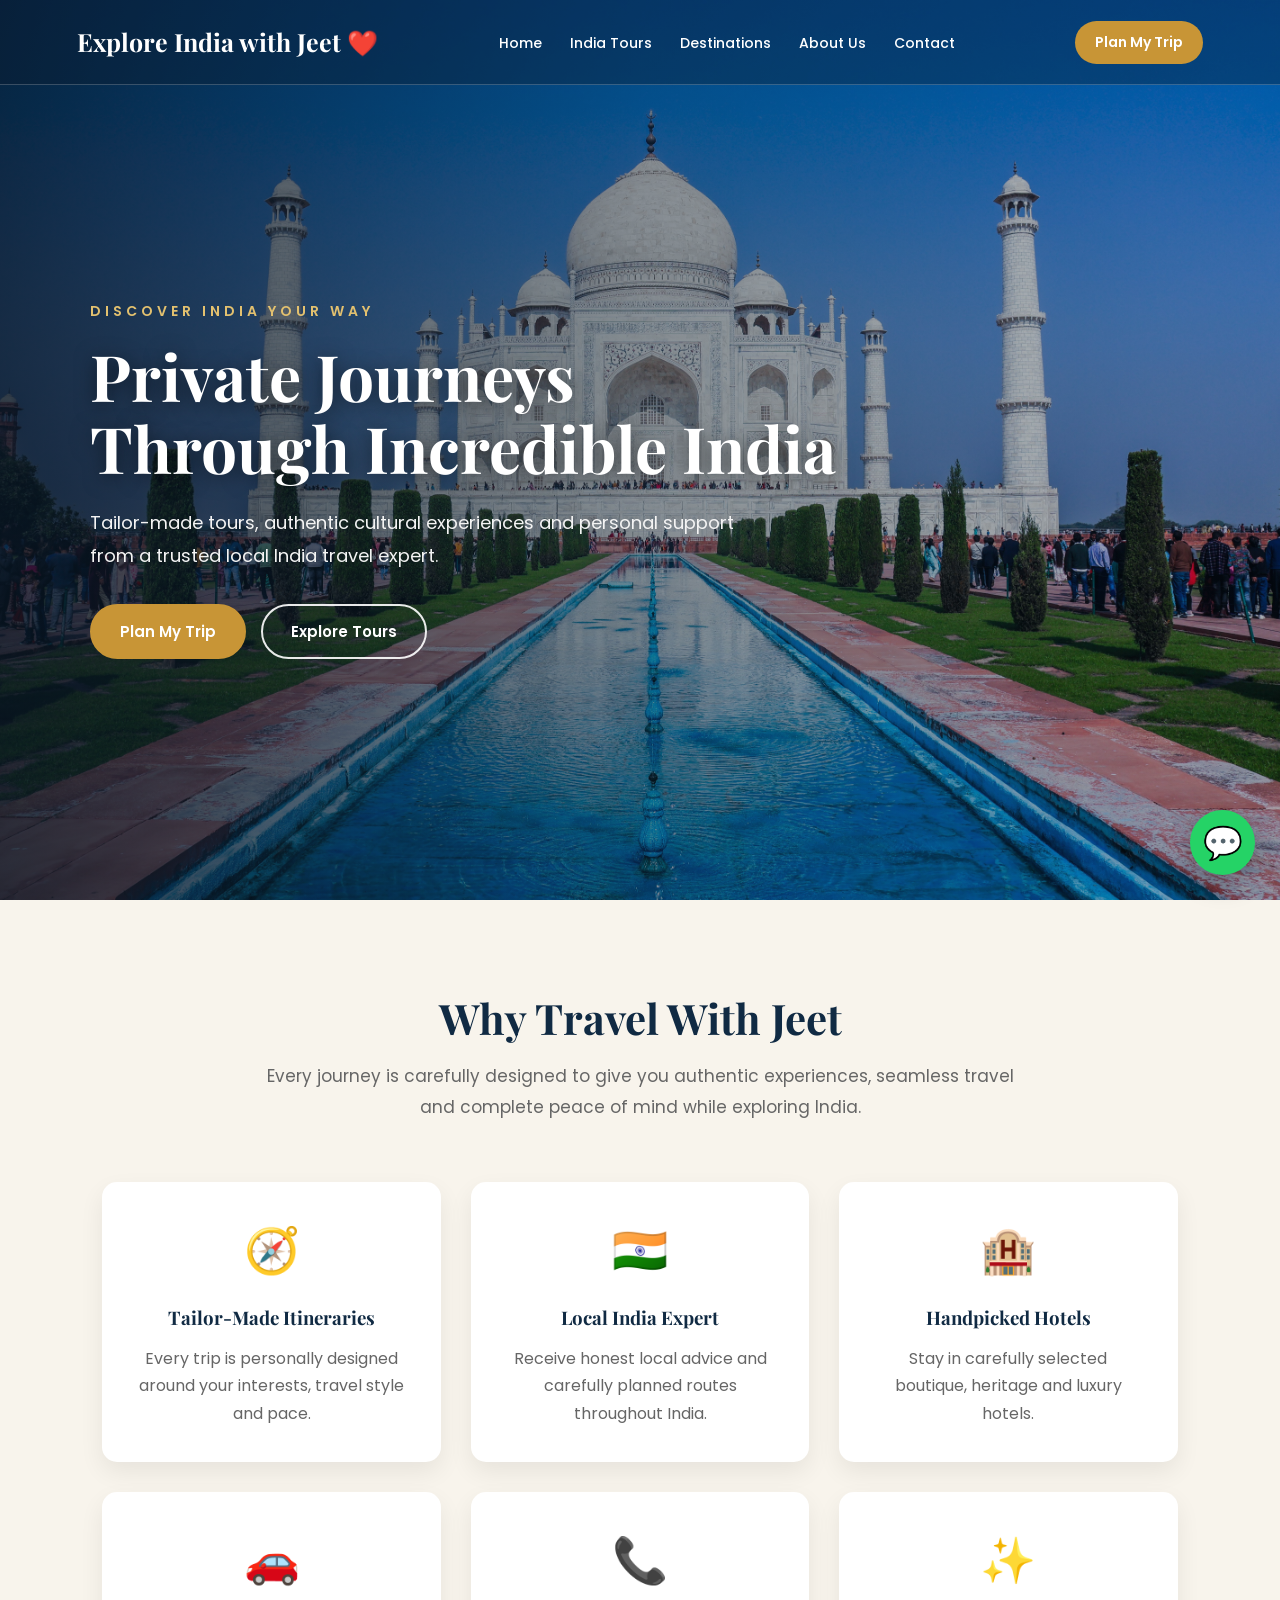
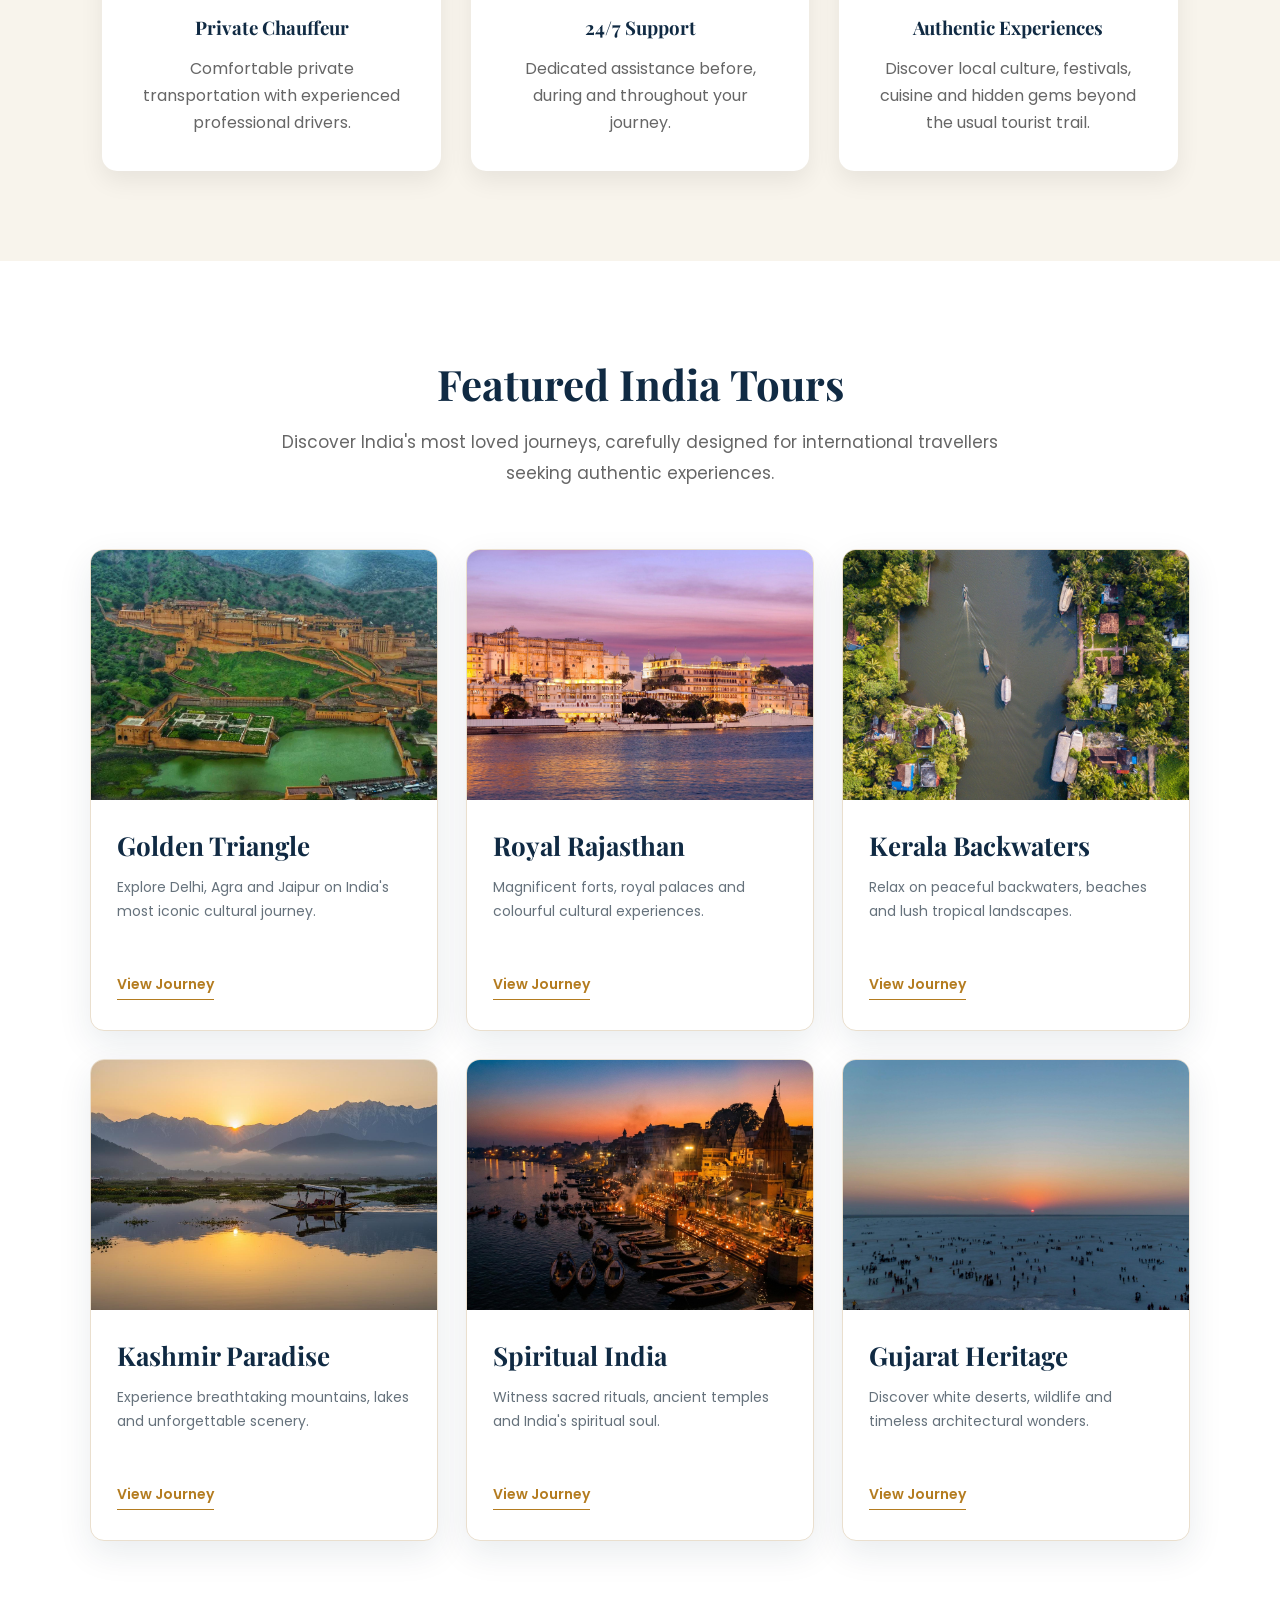
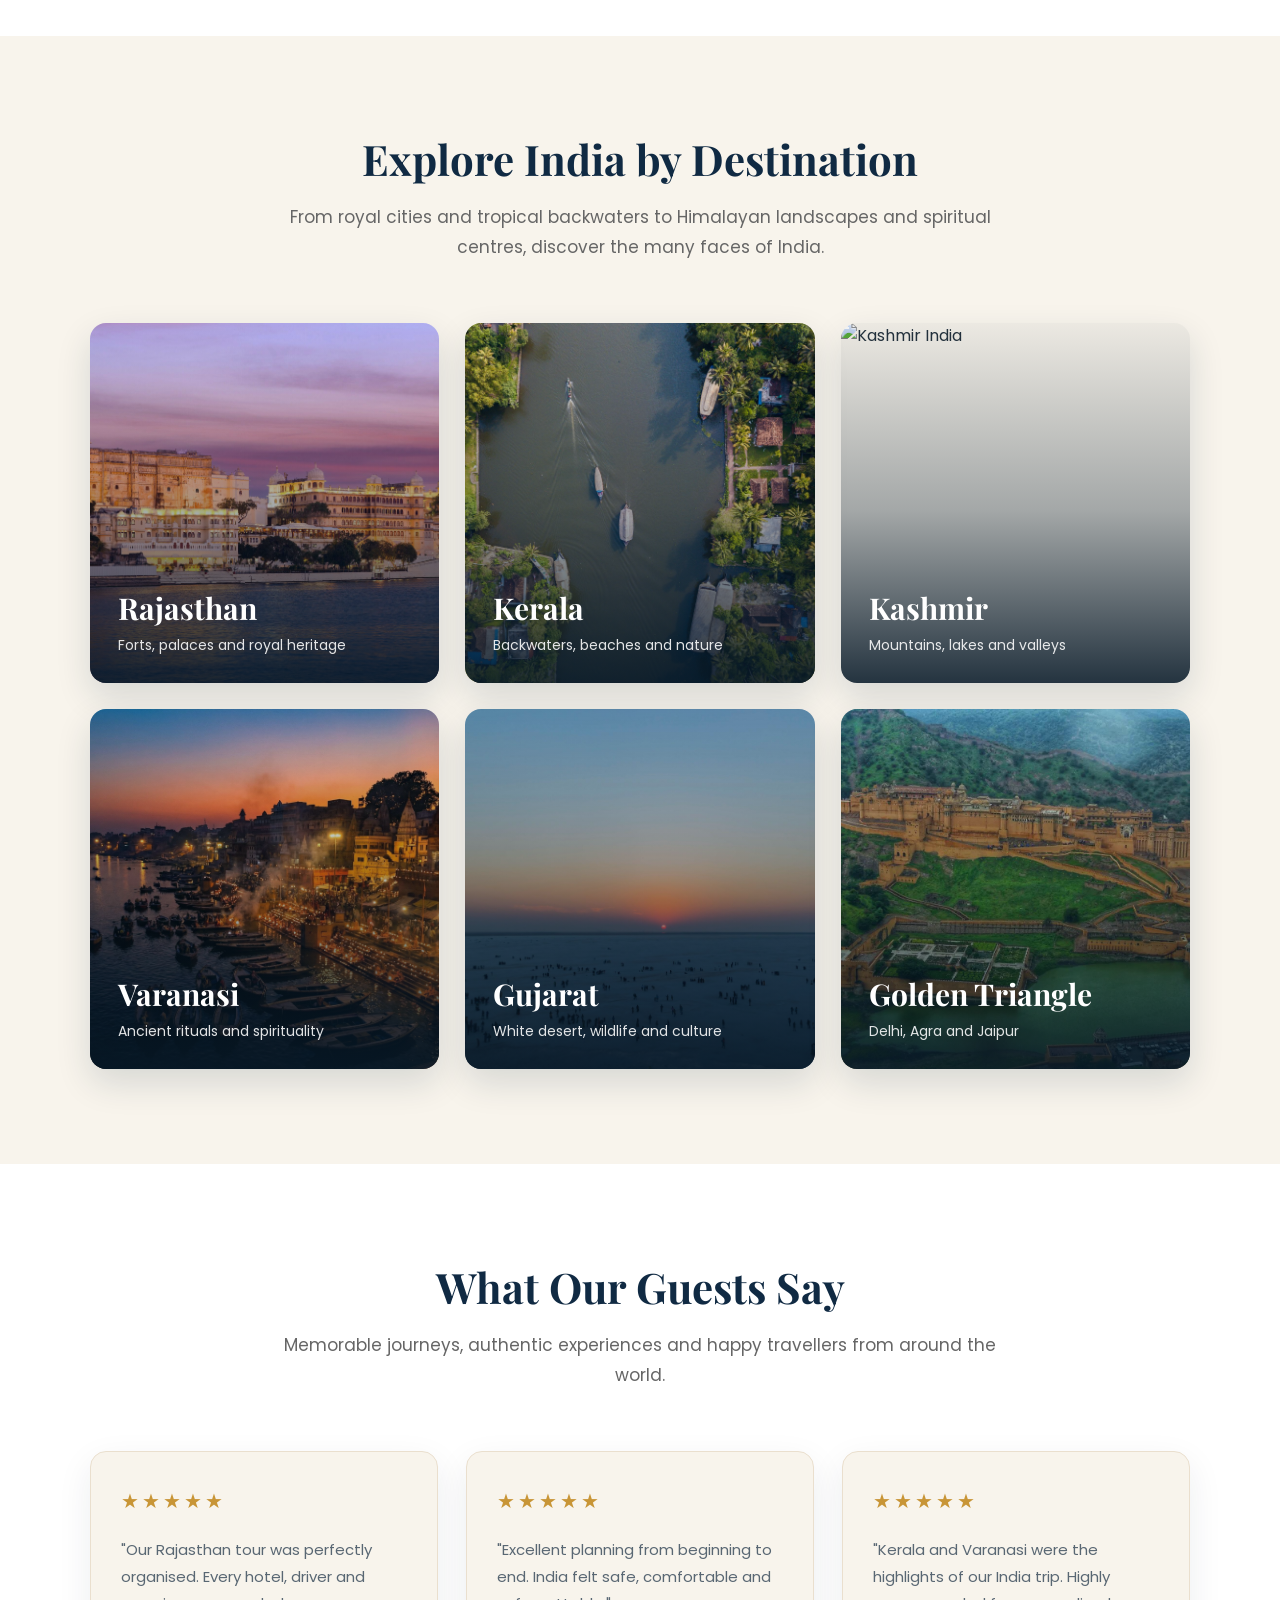
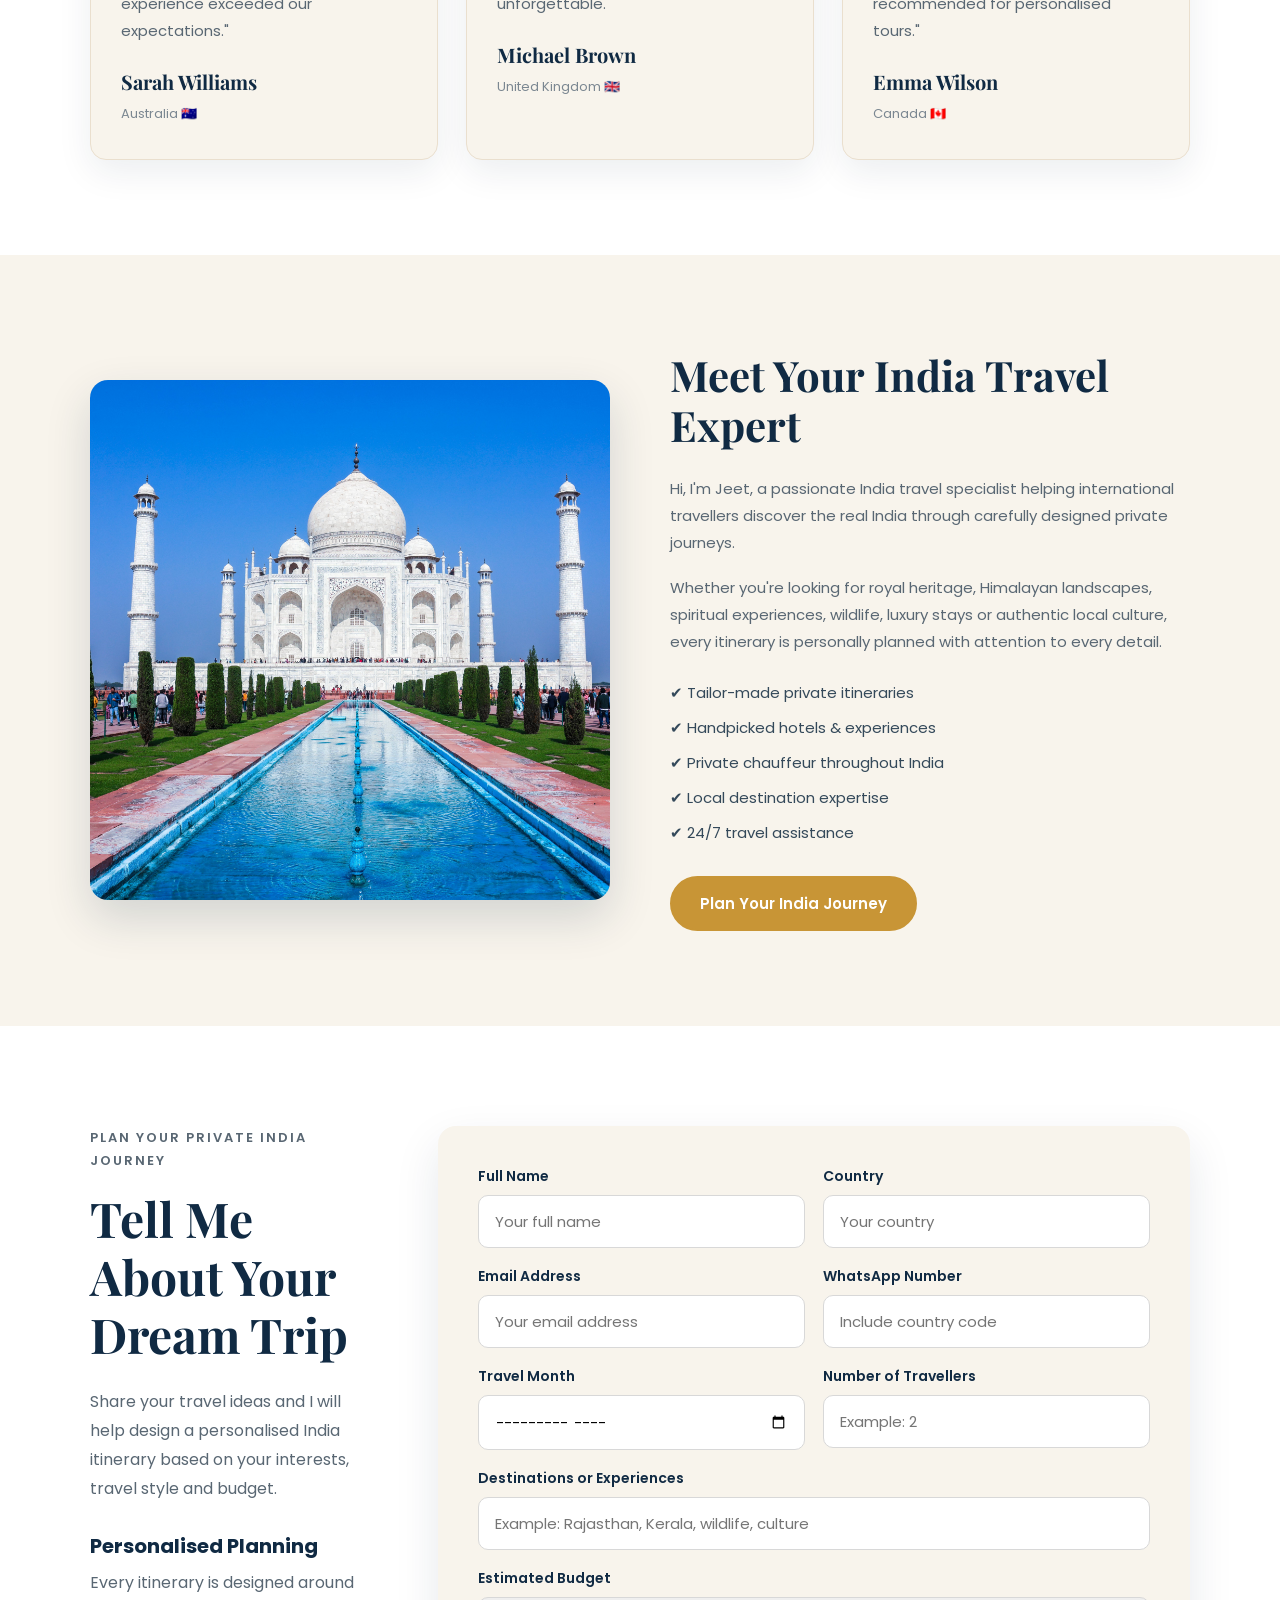
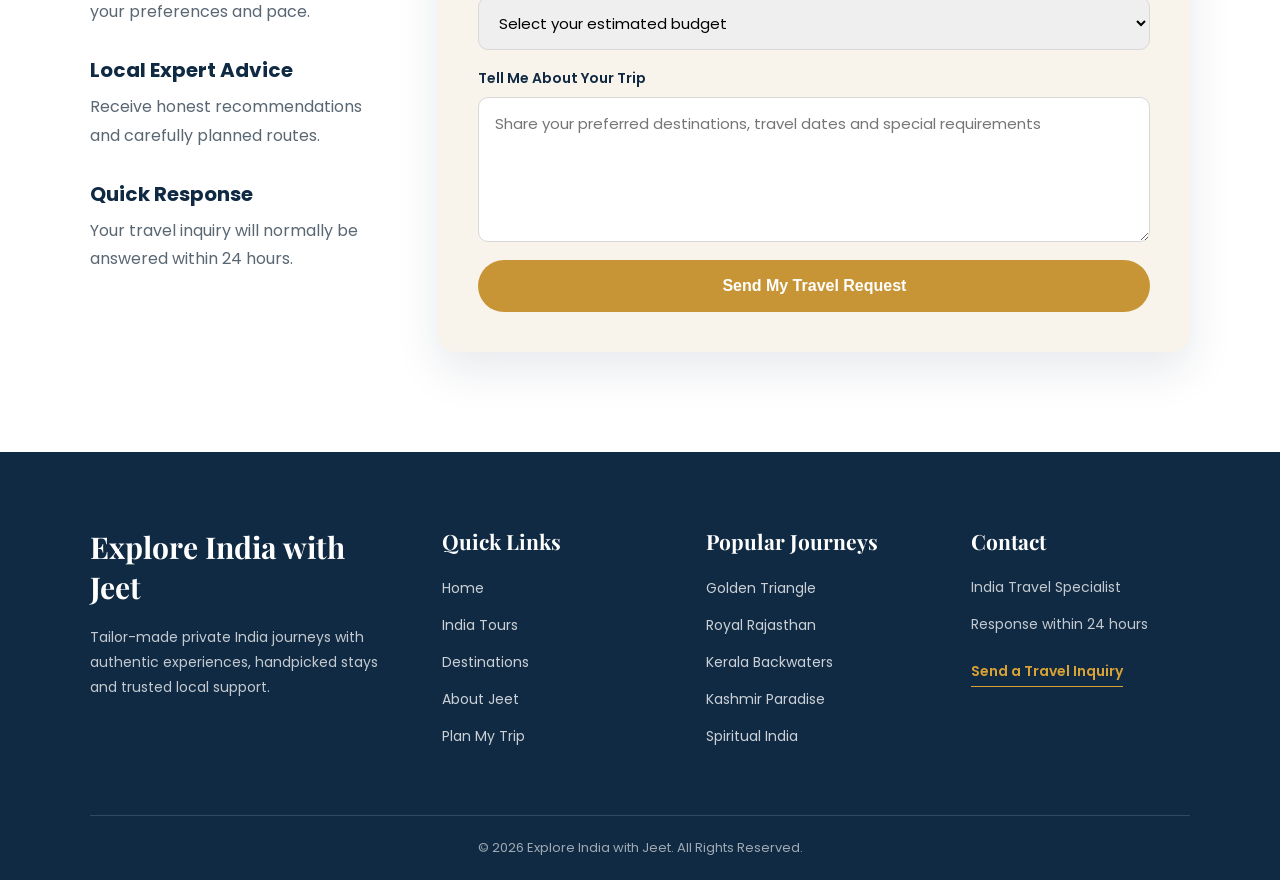
==== commit 0f1c1b0f: "Add scroll reveal animation" ====
--- a/index.html
+++ b/index.html
@@ -14,7 +14,7 @@
     <nav class="navbar">
 
         <div class="logo">
-            Explore India with Jeet
+            Explore India with Jeet ❤️
         </div>
 
         <ul class="nav-links">
@@ -573,5 +573,6 @@
     💬
 
 </a>
+<script src="js/script.js"></script>
 </body>
 </html>
--- a/style.css
+++ b/style.css
@@ -1147,3 +1147,76 @@
         margin-top: 38px;
     }
 }
+/* ================================
+   WHATSAPP FLOAT BUTTON
+================================ */
+
+.whatsapp-float{
+
+position:fixed;
+
+right:25px;
+bottom:25px;
+
+width:65px;
+height:65px;
+
+background:#25D366;
+
+border-radius:50%;
+
+display:flex;
+align-items:center;
+justify-content:center;
+
+font-size:32px;
+
+text-decoration:none;
+
+color:#fff;
+
+box-shadow:0 10px 25px rgba(0,0,0,.25);
+
+z-index:9999;
+
+transition:.3s;
+
+}
+
+.whatsapp-float:hover{
+
+transform:scale(1.12);
+
+background:#1ebe5d;
+
+}
+
+@media(max-width:600px){
+
+.whatsapp-float{
+
+width:58px;
+height:58px;
+
+font-size:28px;
+
+right:18px;
+bottom:18px;
+
+}
+
+}
+/* ================================
+   SCROLL REVEAL ANIMATION
+================================ */
+
+.reveal {
+    opacity: 0;
+    transform: translateY(40px);
+    transition: opacity 0.8s ease, transform 0.8s ease;
+}
+
+.reveal.active {
+    opacity: 1;
+    transform: translateY(0);
+}
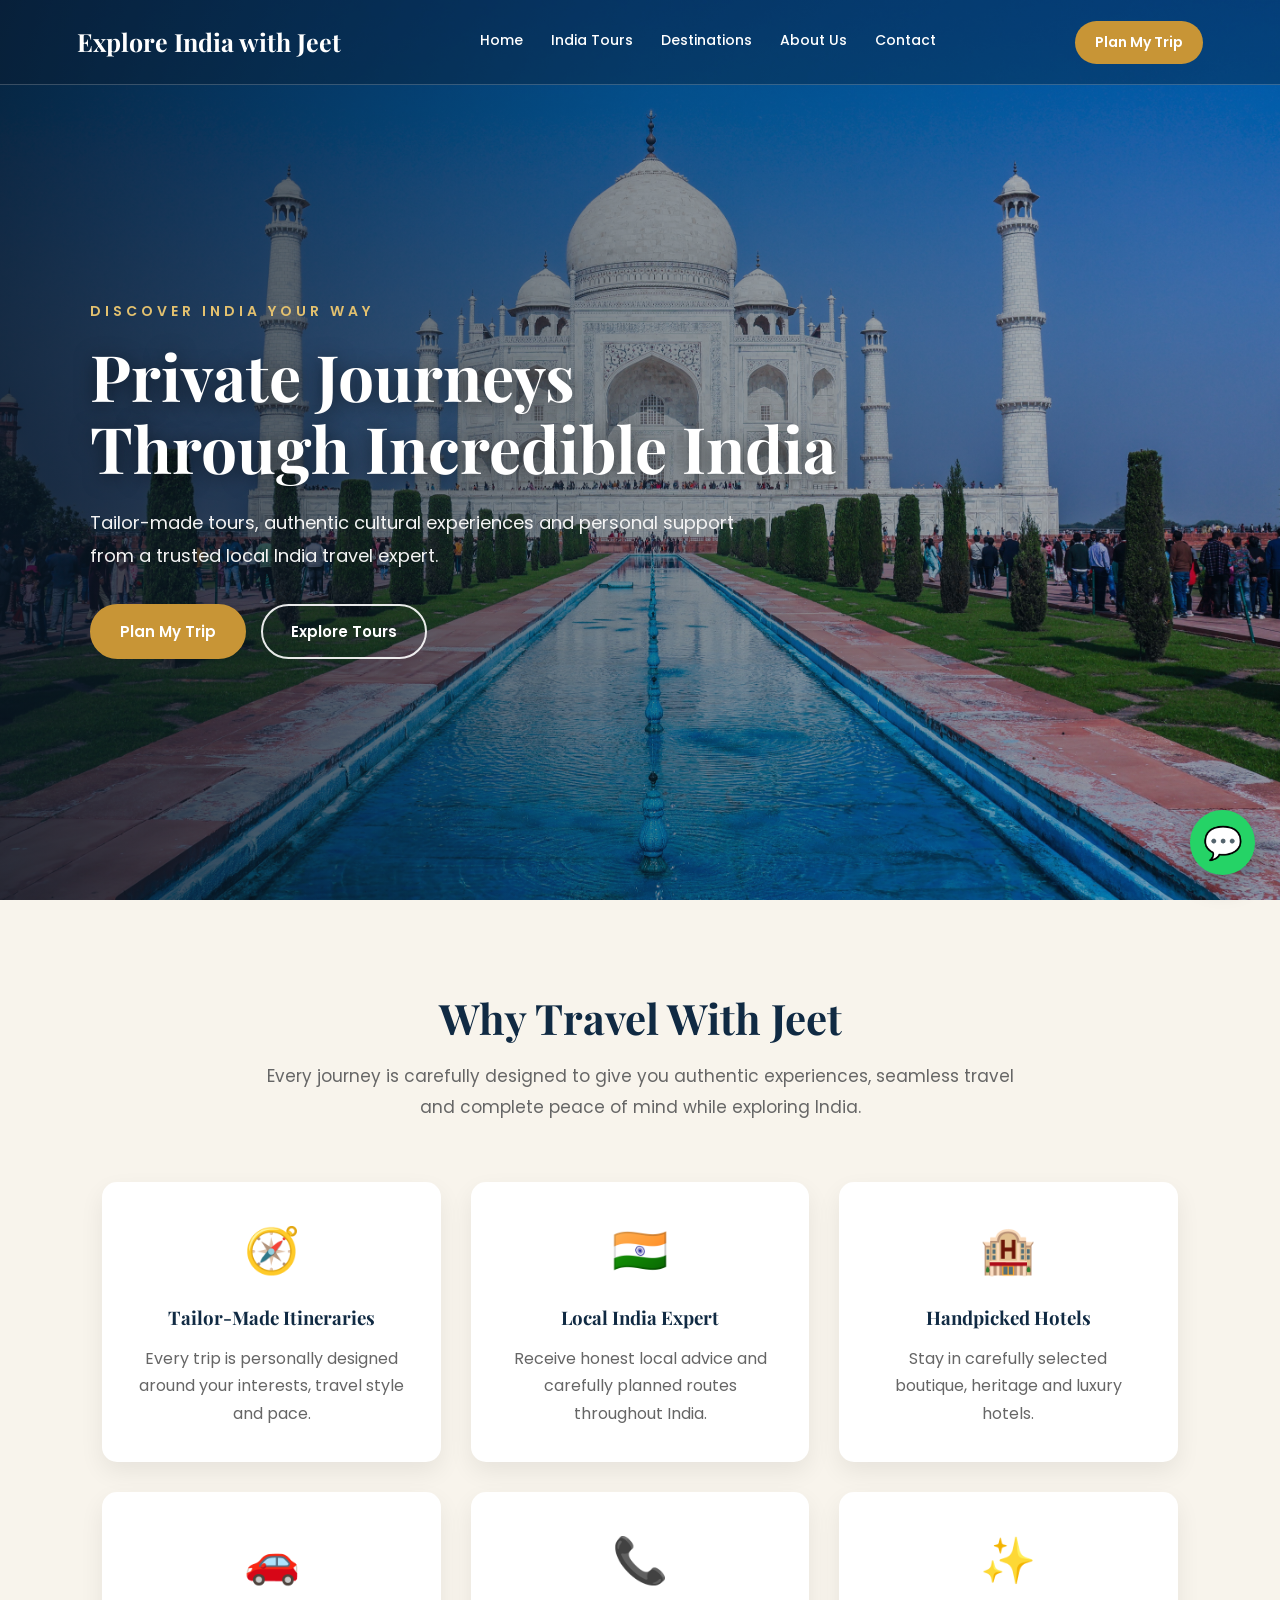
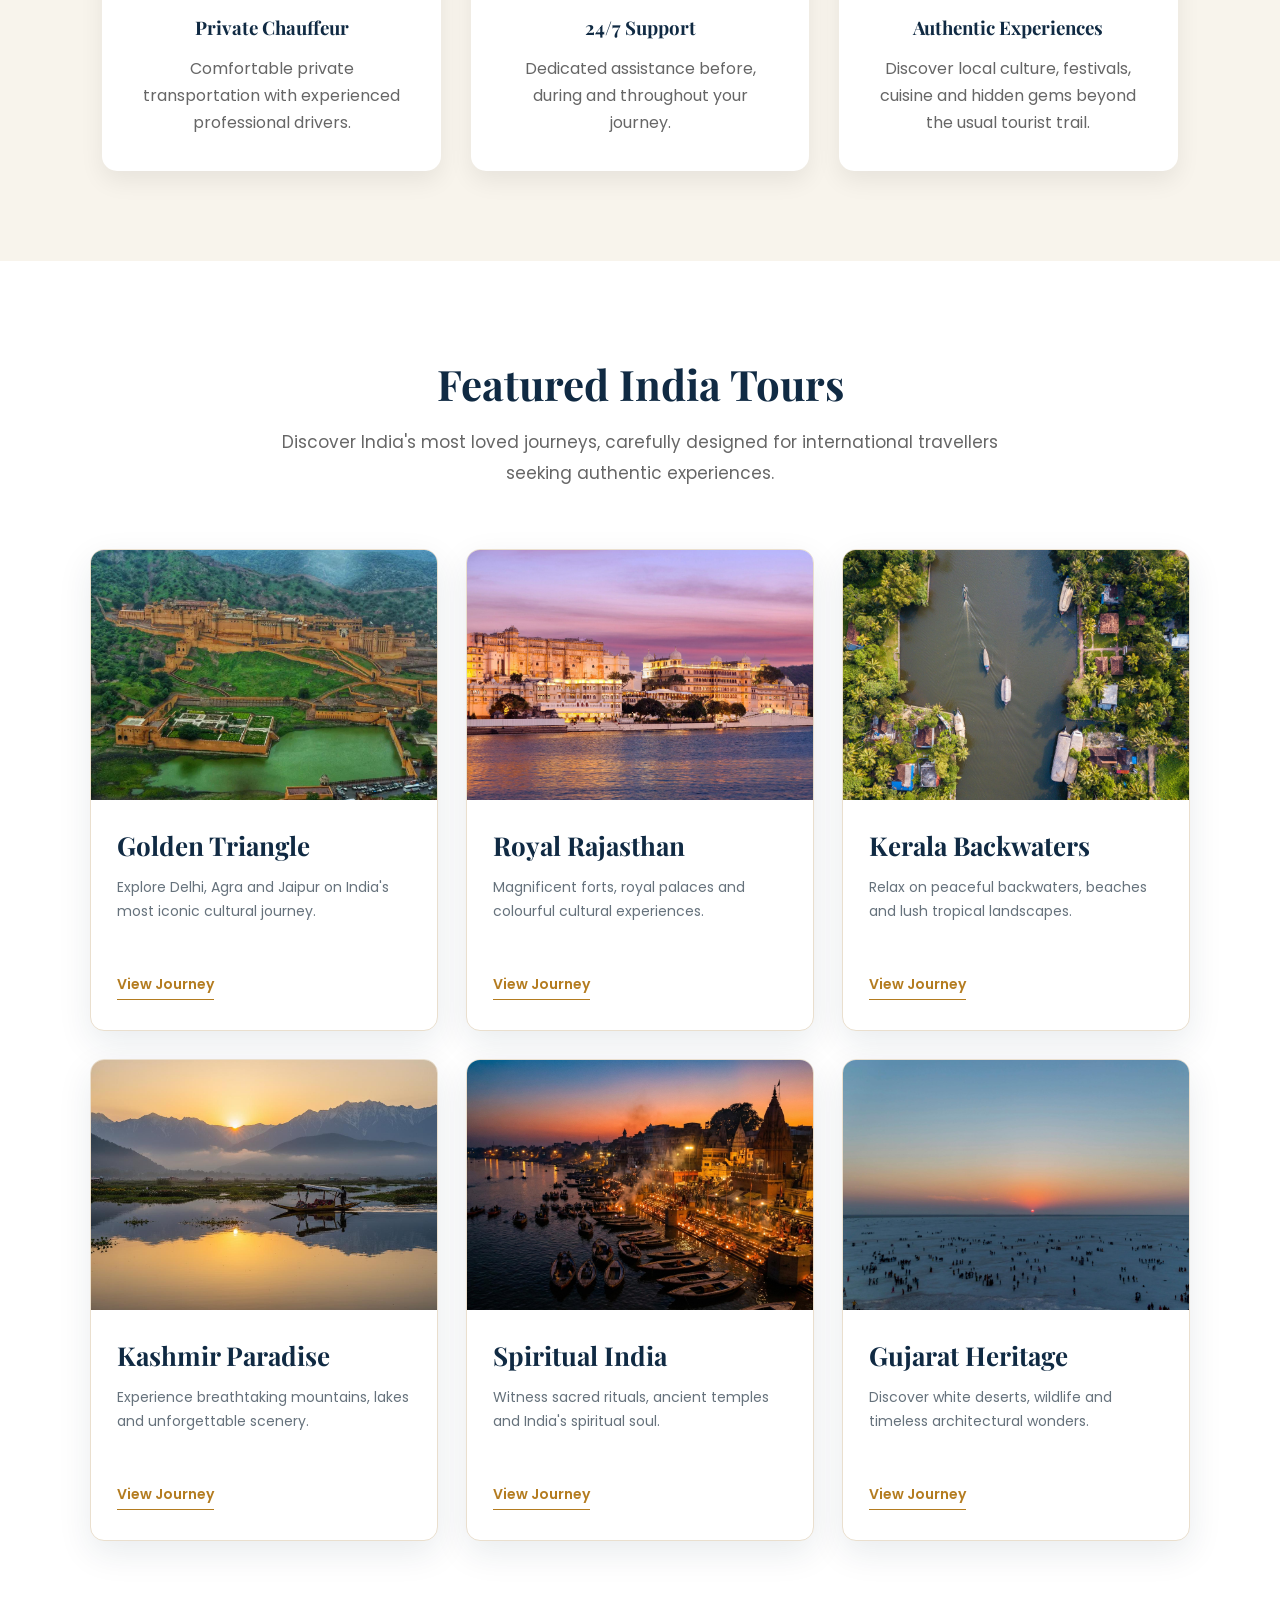
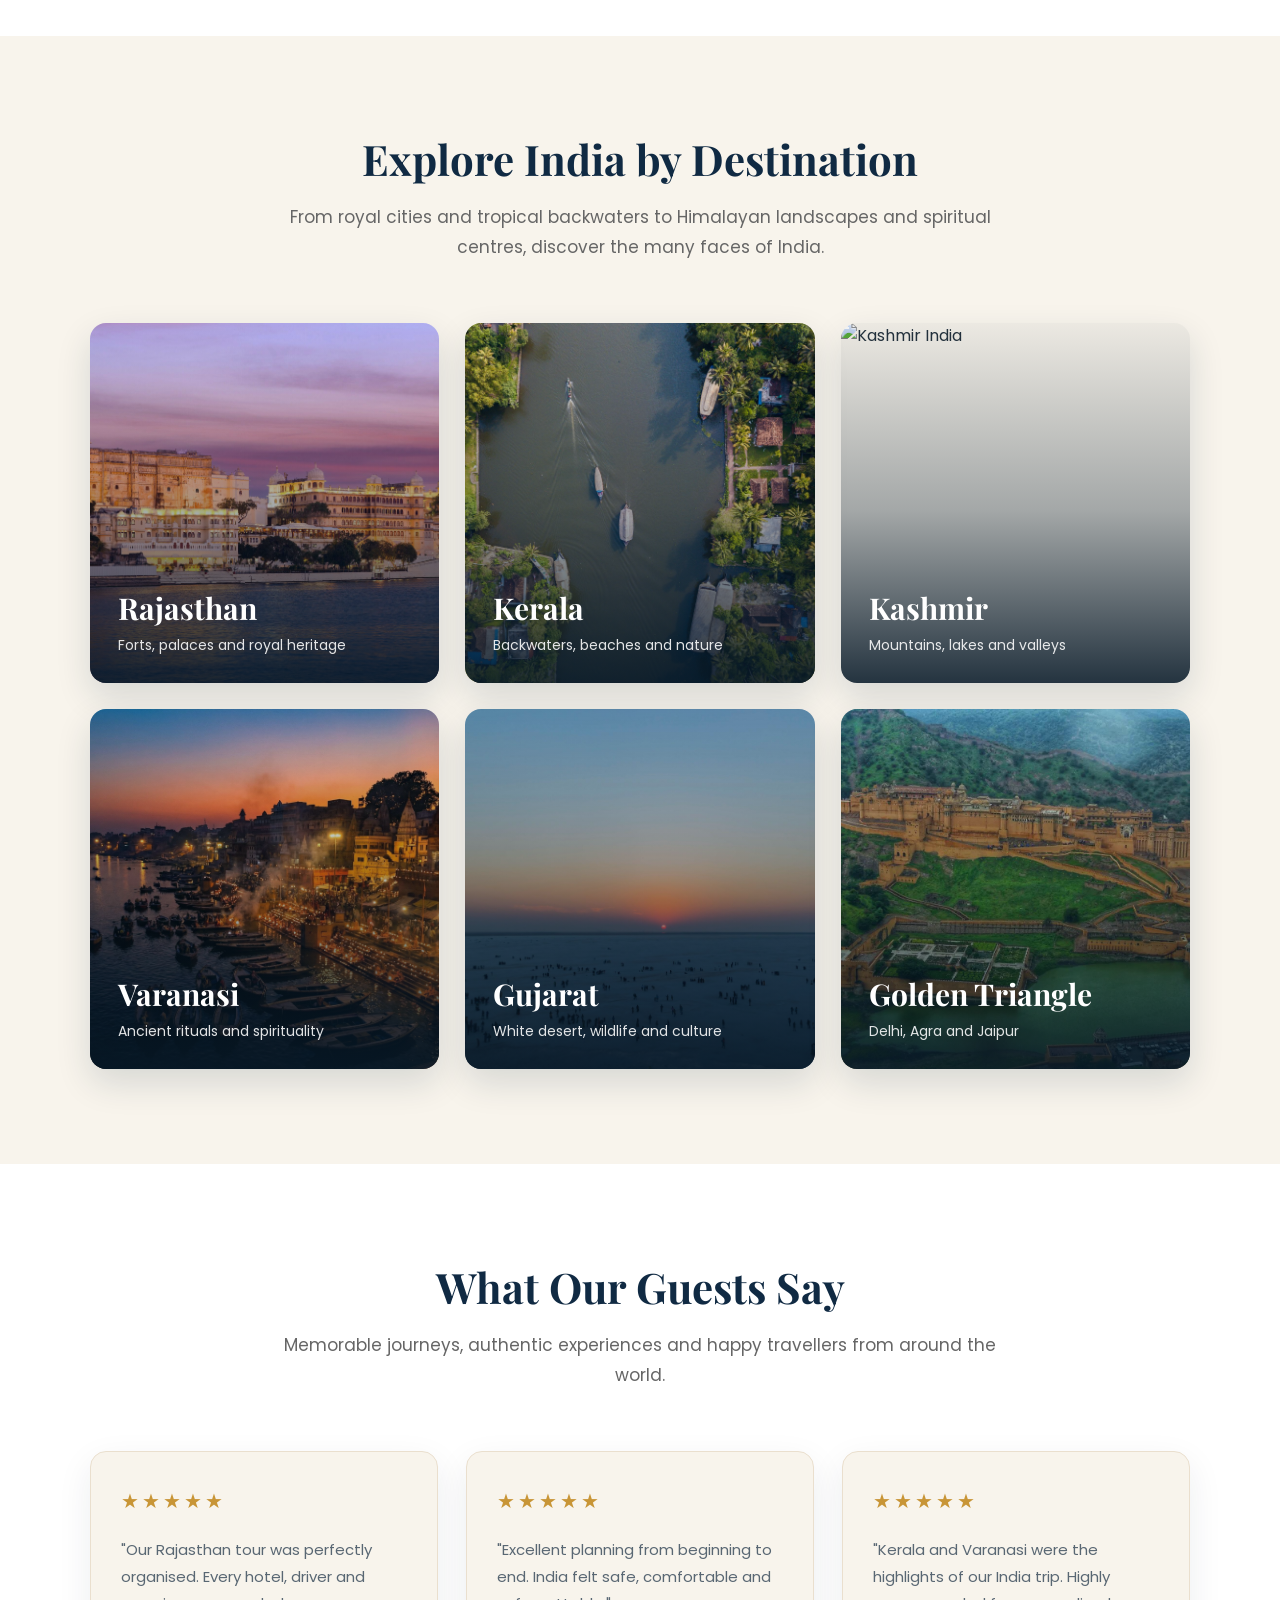
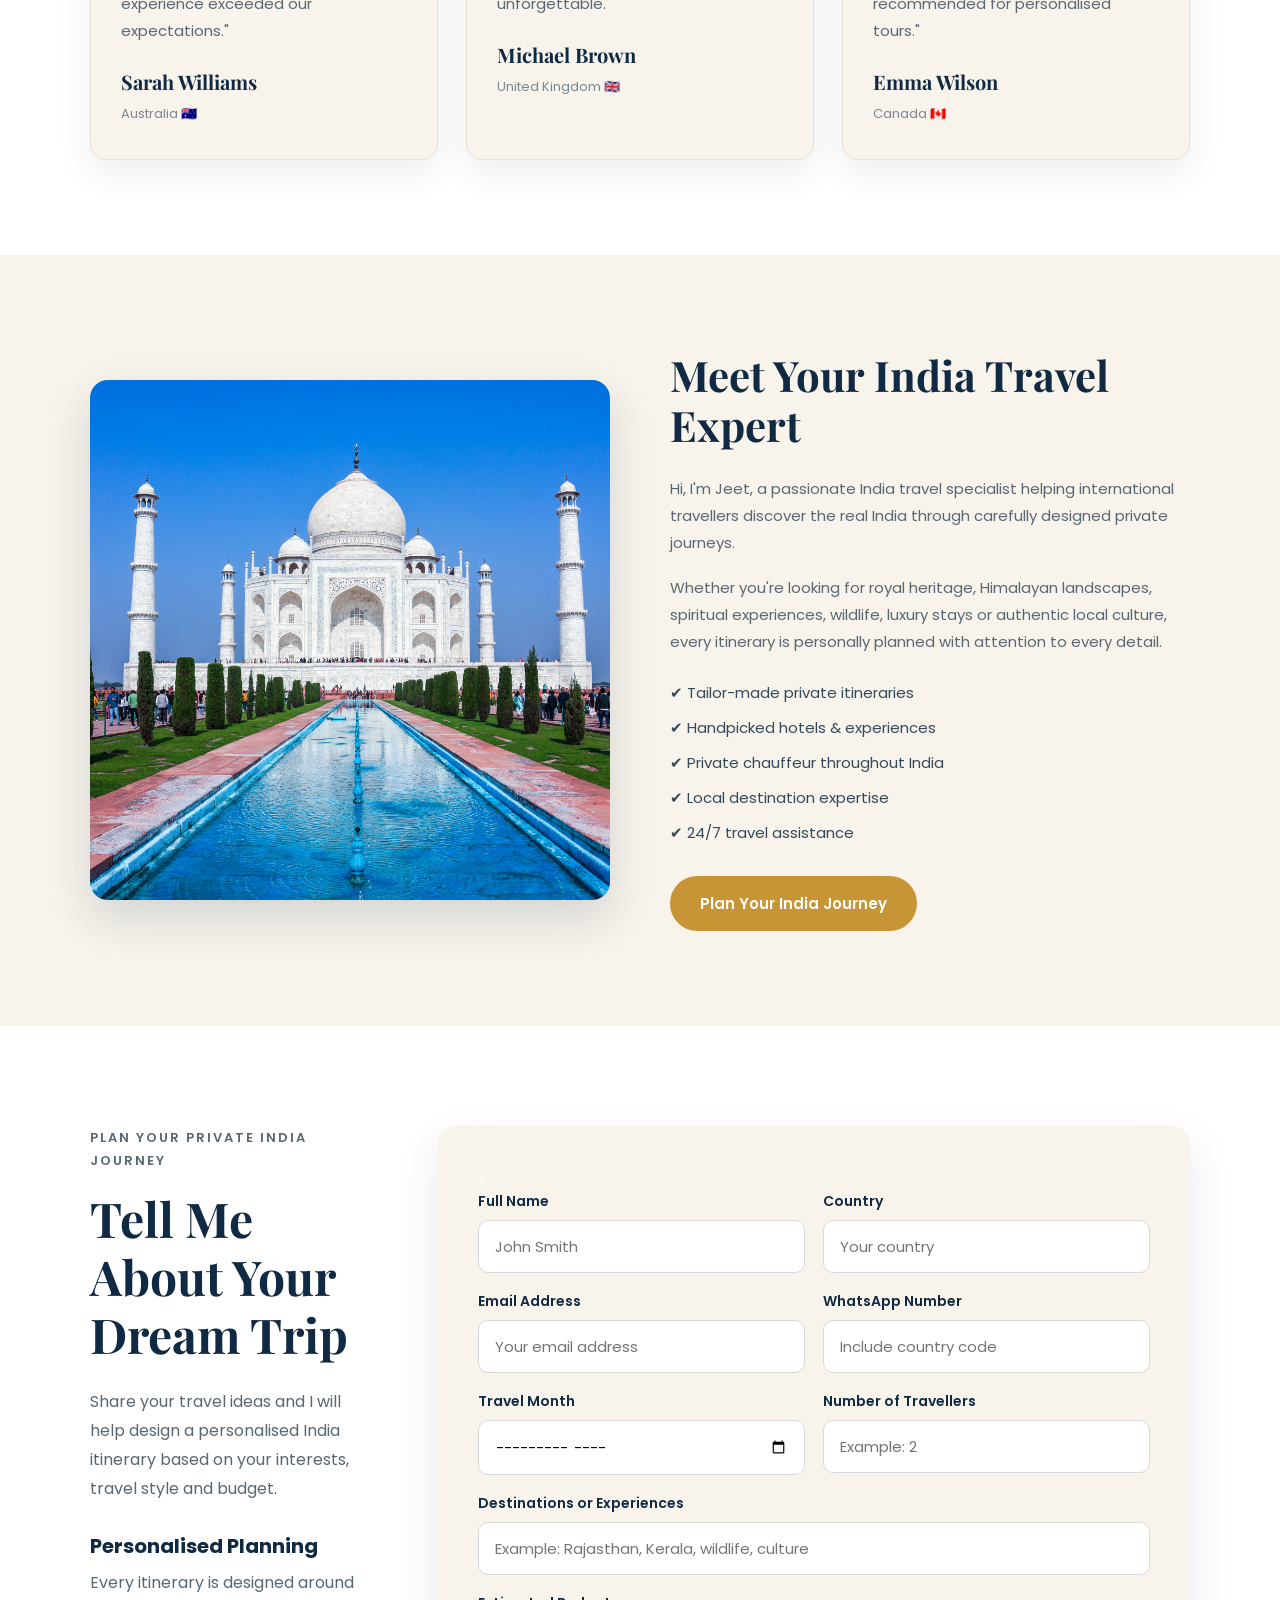
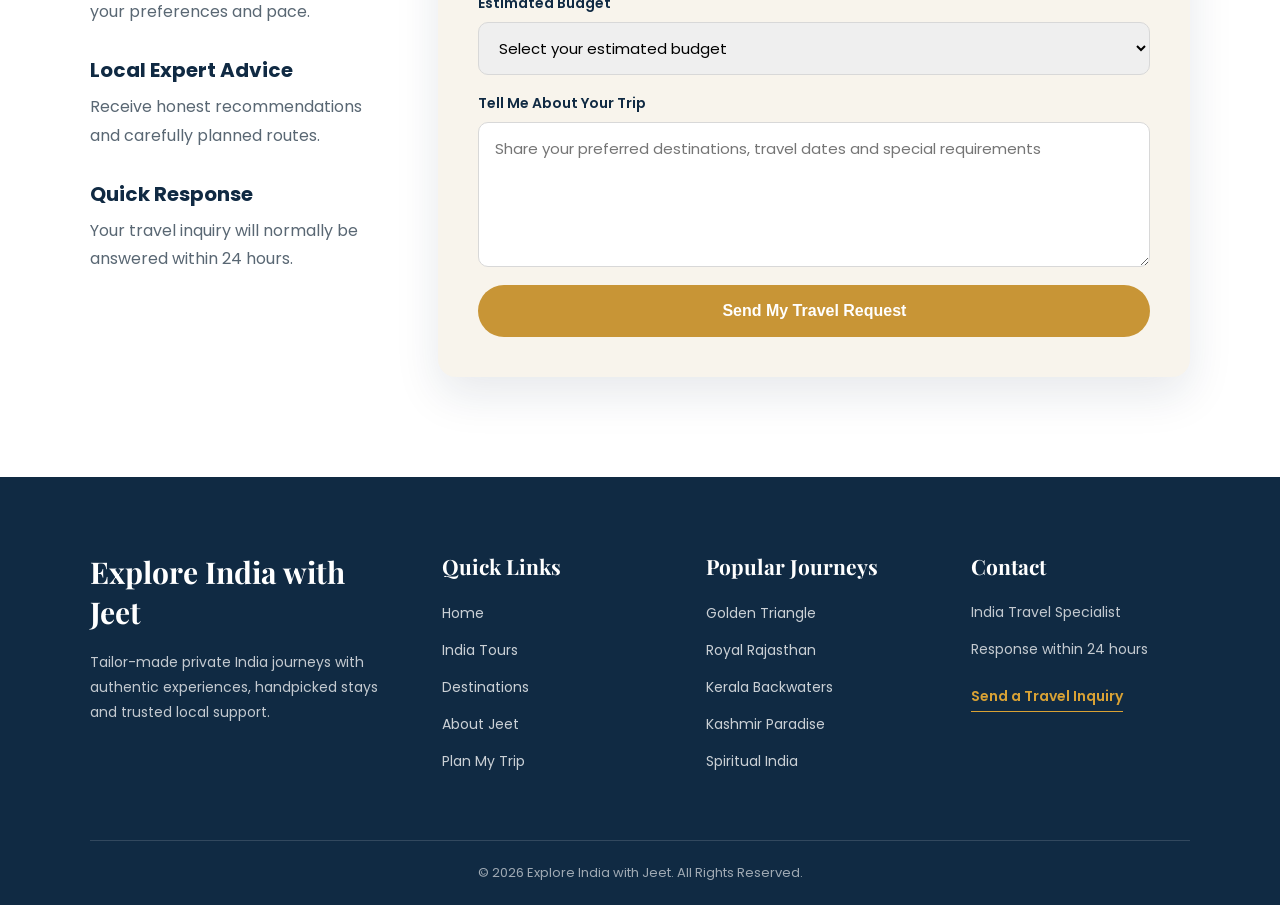
==== commit 65bf8f72: "Complete contact form with thank you page" ====
--- a/index.html
+++ b/index.html
@@ -11,10 +11,10 @@
 
 <body>
 
-    <nav class="navbar">
+    <nav class="navbar" id="navbar">
 
         <div class="logo">
-            Explore India with Jeet ❤️
+            Explore India with Jeet
         </div>
 
         <ul class="nav-links">
@@ -406,13 +406,22 @@
 
         <div class="contact-form-wrapper">
 
-            <form class="contact-form">
+            <form
+    class="contact-form"
+    action="https://formsubmit.co/mr.jitendranegi@gmail.com"
+    method="POST"
+    >
+><input type="hidden" name="_subject" value="New India Tour Inquiry">
+<input type="hidden" name="_captcha" value="false">
+<input type="hidden" name="_template" value="table">
+<input type="hidden" name="_autoresponse" value="Thank you for contacting Explore India with Jeet. Your travel inquiry has been received, and we will reply within 24 hours.">
+<input type="hidden" name="_next" value="https://exploreindiawithjeet.github.io/Explore-India-With-Jeet/thankyou.html">
 
                 <div class="form-row">
 
                     <div class="form-group">
                         <label for="name">Full Name</label>
-                        <input type="text" id="name" name="name" placeholder="Your full name" required>
+                        <input type="text" id="name" name="Full Name" placeholder="John Smith" required>
                     </div>
 
                     <div class="form-group">
@@ -426,12 +435,12 @@
 
                     <div class="form-group">
                         <label for="email">Email Address</label>
-                        <input type="email" id="email" name="email" placeholder="Your email address" required>
+                        <input type="email" id="email" name="email Address" placeholder="Your email address" required>
                     </div>
 
                     <div class="form-group">
                         <label for="whatsapp">WhatsApp Number</label>
-                        <input type="tel" id="whatsapp" name="whatsapp" placeholder="Include country code">
+                        <input type="tel" id="whatsapp" name="whatsApp Number" placeholder="Include country code">
                     </div>
 
                 </div>
@@ -440,12 +449,13 @@
 
                     <div class="form-group">
                         <label for="travel-month">Travel Month</label>
-                        <input type="month" id="travel-month" name="travel-month">
+                        <input type="month" id="travel-month" name="travel month">
                     </div>
 
                     <div class="form-group">
                         <label for="travellers">Number of Travellers</label>
-                        <input type="number" id="travellers" name="travellers" min="1" placeholder="Example: 2">
+                        <input type="number" id="travellers" name="Number of Travellers" placeholder="Example: 2" min="1" required
+>
                     </div>
 
                 </div>
@@ -457,8 +467,8 @@
 
                     <input
                         type="text"
-                        id="destinations-interest"
-                        name="destinations-interest"
+                        id="destinations"
+                        name="destinations or experiences"
                         placeholder="Example: Rajasthan, Kerala, wildlife, culture"
                     >
                 </div>
@@ -466,7 +476,7 @@
                 <div class="form-group">
                     <label for="budget">Estimated Budget</label>
 
-                    <select id="budget" name="budget">
+                    <select id="budget" name="Estimated budget">
                         <option value="">Select your estimated budget</option>
                         <option value="under-2000">Under USD 2,000 per person</option>
                         <option value="2000-4000">USD 2,000–4,000 per person</option>
@@ -480,7 +490,7 @@
 
                     <textarea
                         id="message"
-                        name="message"
+                        name="Trip details"
                         rows="5"
                         placeholder="Share your preferred destinations, travel dates and special requirements"
                     ></textarea>
--- a/style.css
+++ b/style.css
@@ -24,7 +24,7 @@
 .navbar {
     width: 100%;
     min-height: 85px;
-    padding: 15px 6%;
+    padding: 12px 6%;
 
     display: flex;
     align-items: center;
@@ -35,6 +35,7 @@
     top: 0;
     left: 0;
     z-index: 10;
+    transition: all 0.4s ease;
 
     background: rgba(10, 25, 40, 0.35);
     border-bottom: 1px solid rgba(255, 255, 255, 0.2);
@@ -79,14 +80,27 @@
     font-size: 14px;
     font-weight: 500;
 
-    transition: 0.3s;
+    transition: color 0.3s ease, transform 0.3s ease;
 }
 
 
 .nav-links a:hover {
-    color: #e3c16f;
-}
-
+    color: #d19a2d;
+    transform: translateY(-2px);
+}
+.nav-links a::after {
+    content: "";
+    display: block;
+    width: 0;
+    height: 2px;
+    margin-top: 4px;
+    background: #d19a2d;
+    transition: width 0.3s ease;
+}
+
+.nav-links a:hover::after {
+    width: 100%;
+}
 
 .nav-button {
     padding: 11px 20px;
@@ -1219,4 +1233,42 @@
 .reveal.active {
     opacity: 1;
     transform: translateY(0);
+}
+/* ==========================
+   Glass Navbar on Scroll
+========================== */
+
+.navbar.scrolled {
+    position: fixed;
+    top: 0;
+    left: 0;
+    width: 100%;
+    background: rgba(255,255,255,0.92);
+    backdrop-filter: blur(15px);
+    -webkit-backdrop-filter: blur(15px);
+    box-shadow: 0 8px 30px rgba(0,0,0,0.12);
+    animation: navbarSlide 0.4s ease;
+}
+
+@keyframes navbarSlide {
+    from {
+        transform: translateY(-100%);
+    }
+    to {
+        transform: translateY(0);
+    }
+}
+/* Navbar text color after scroll */
+
+.navbar.scrolled .logo,
+.navbar.scrolled .nav-links a {
+    color: #10263d;
+}
+
+.navbar.scrolled .nav-button {
+    color: #ffffff;
+}
+
+.navbar.scrolled .nav-links a::after {
+    background: #d19a2d;
 }
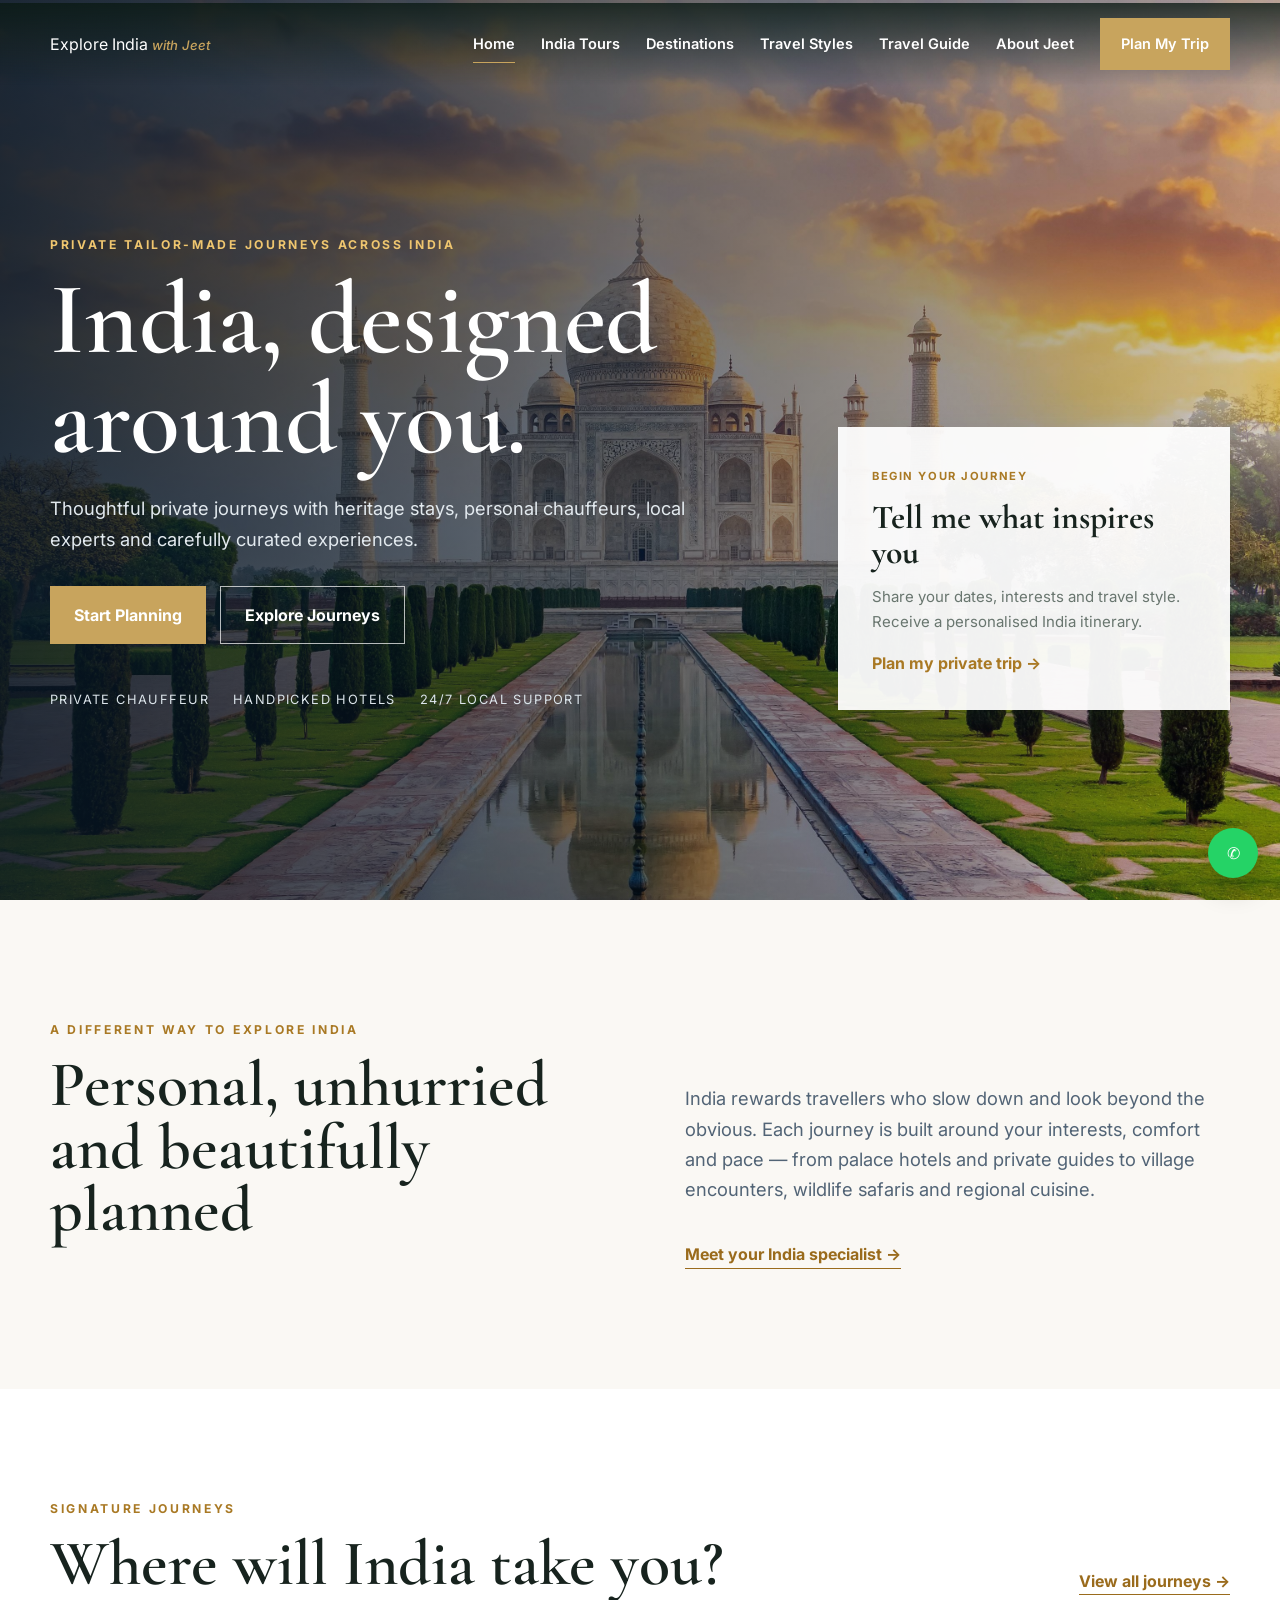
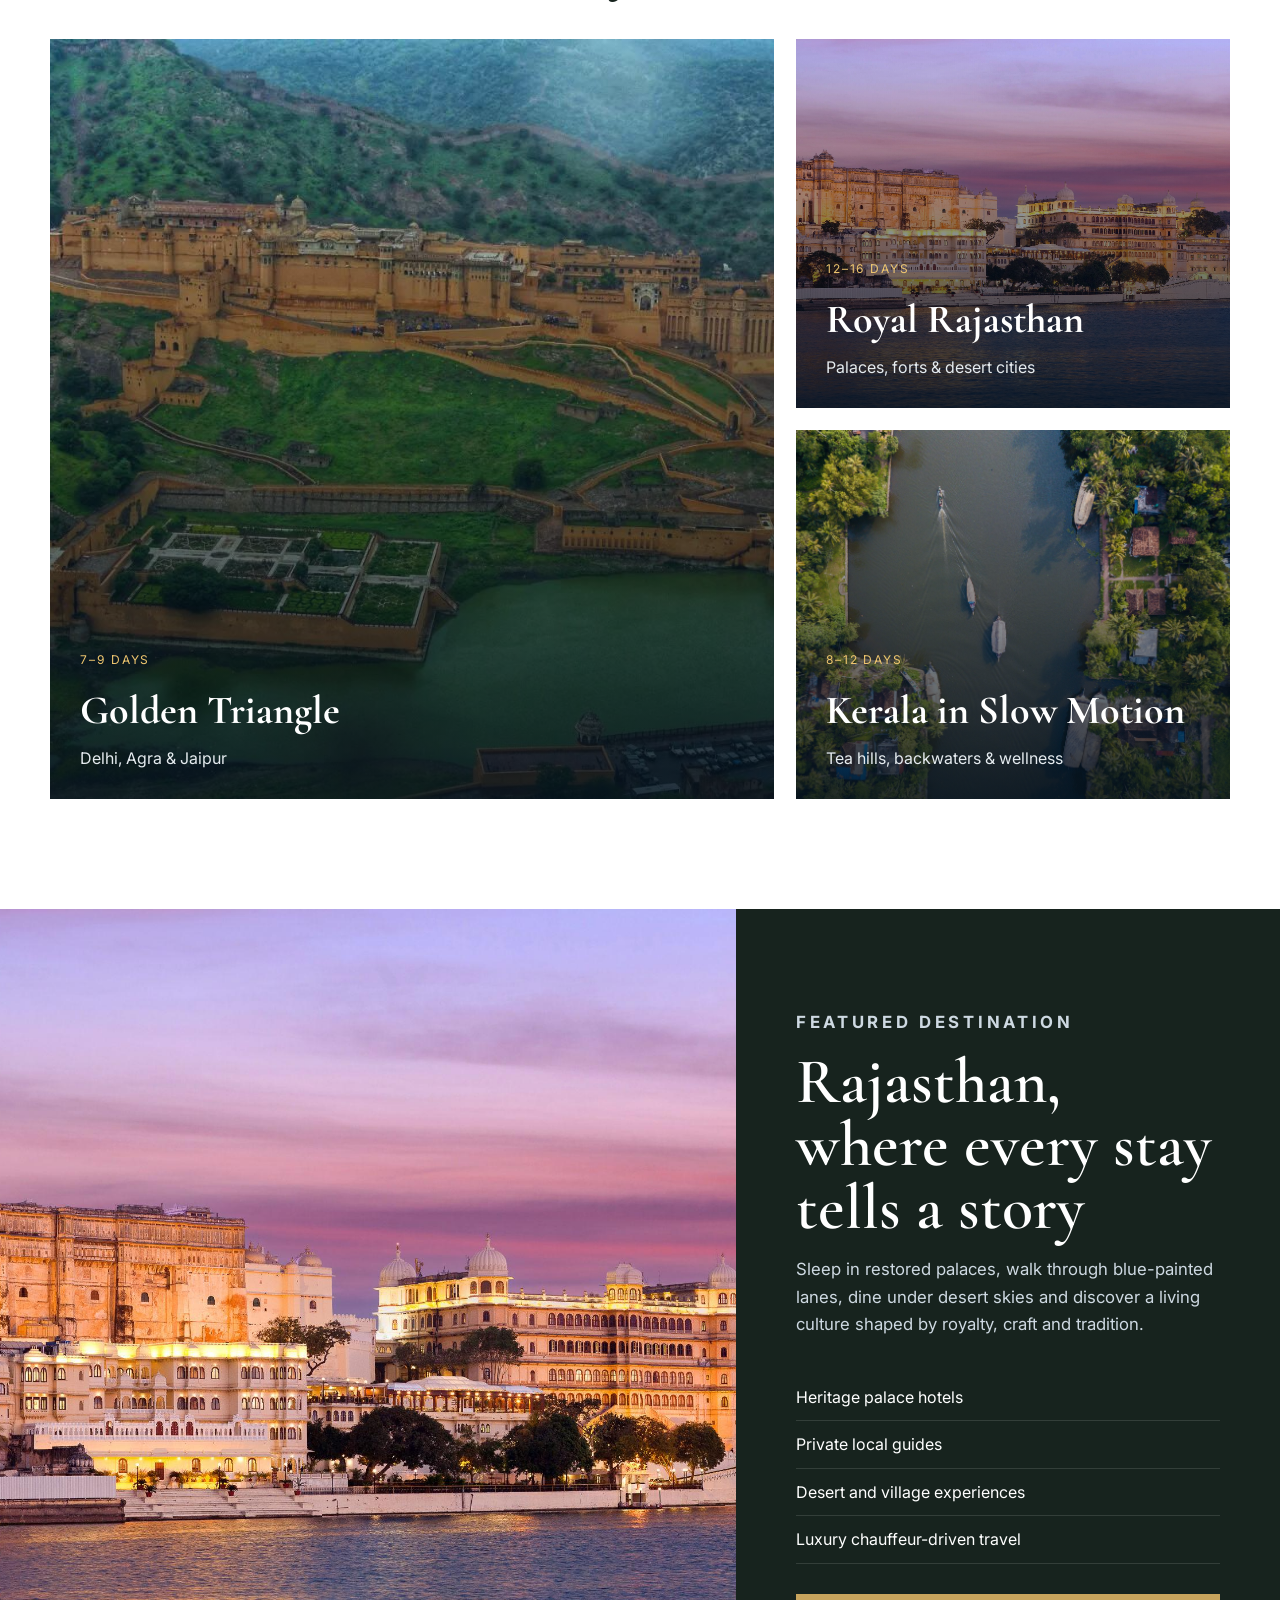
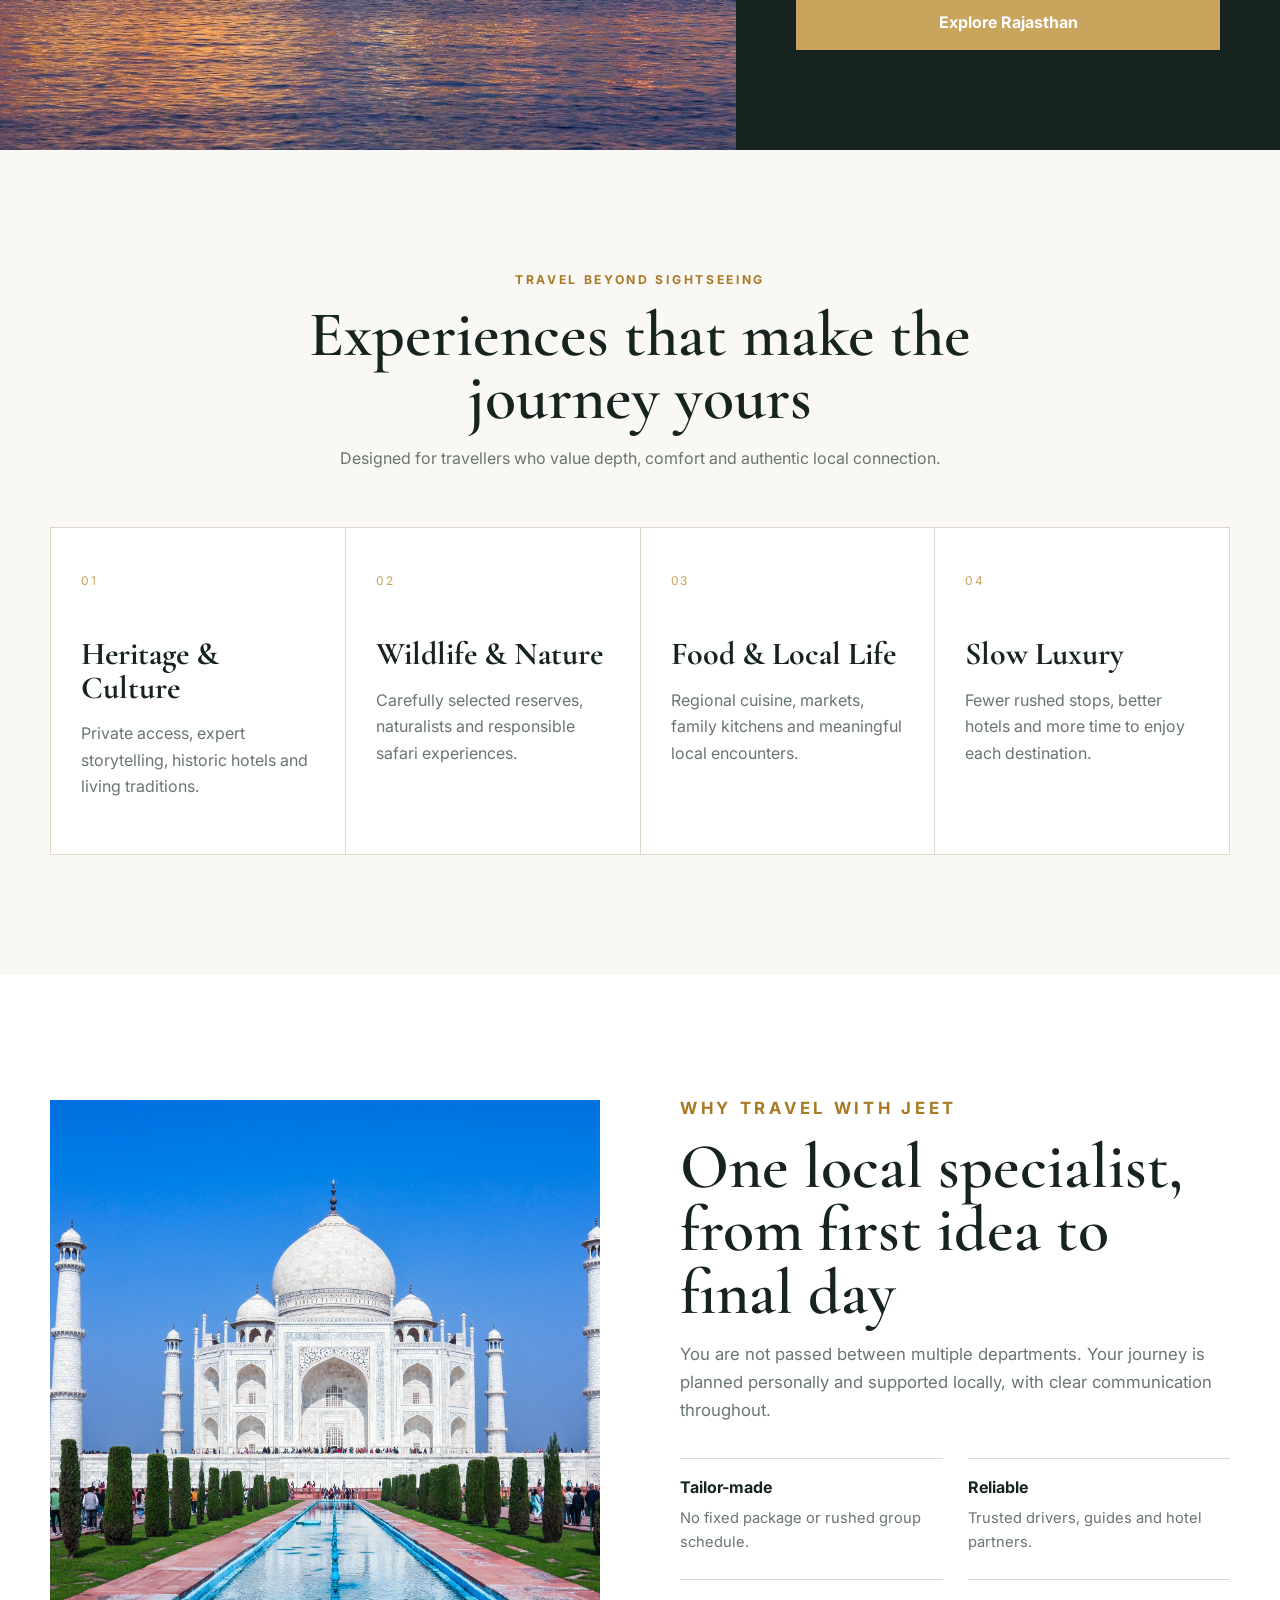
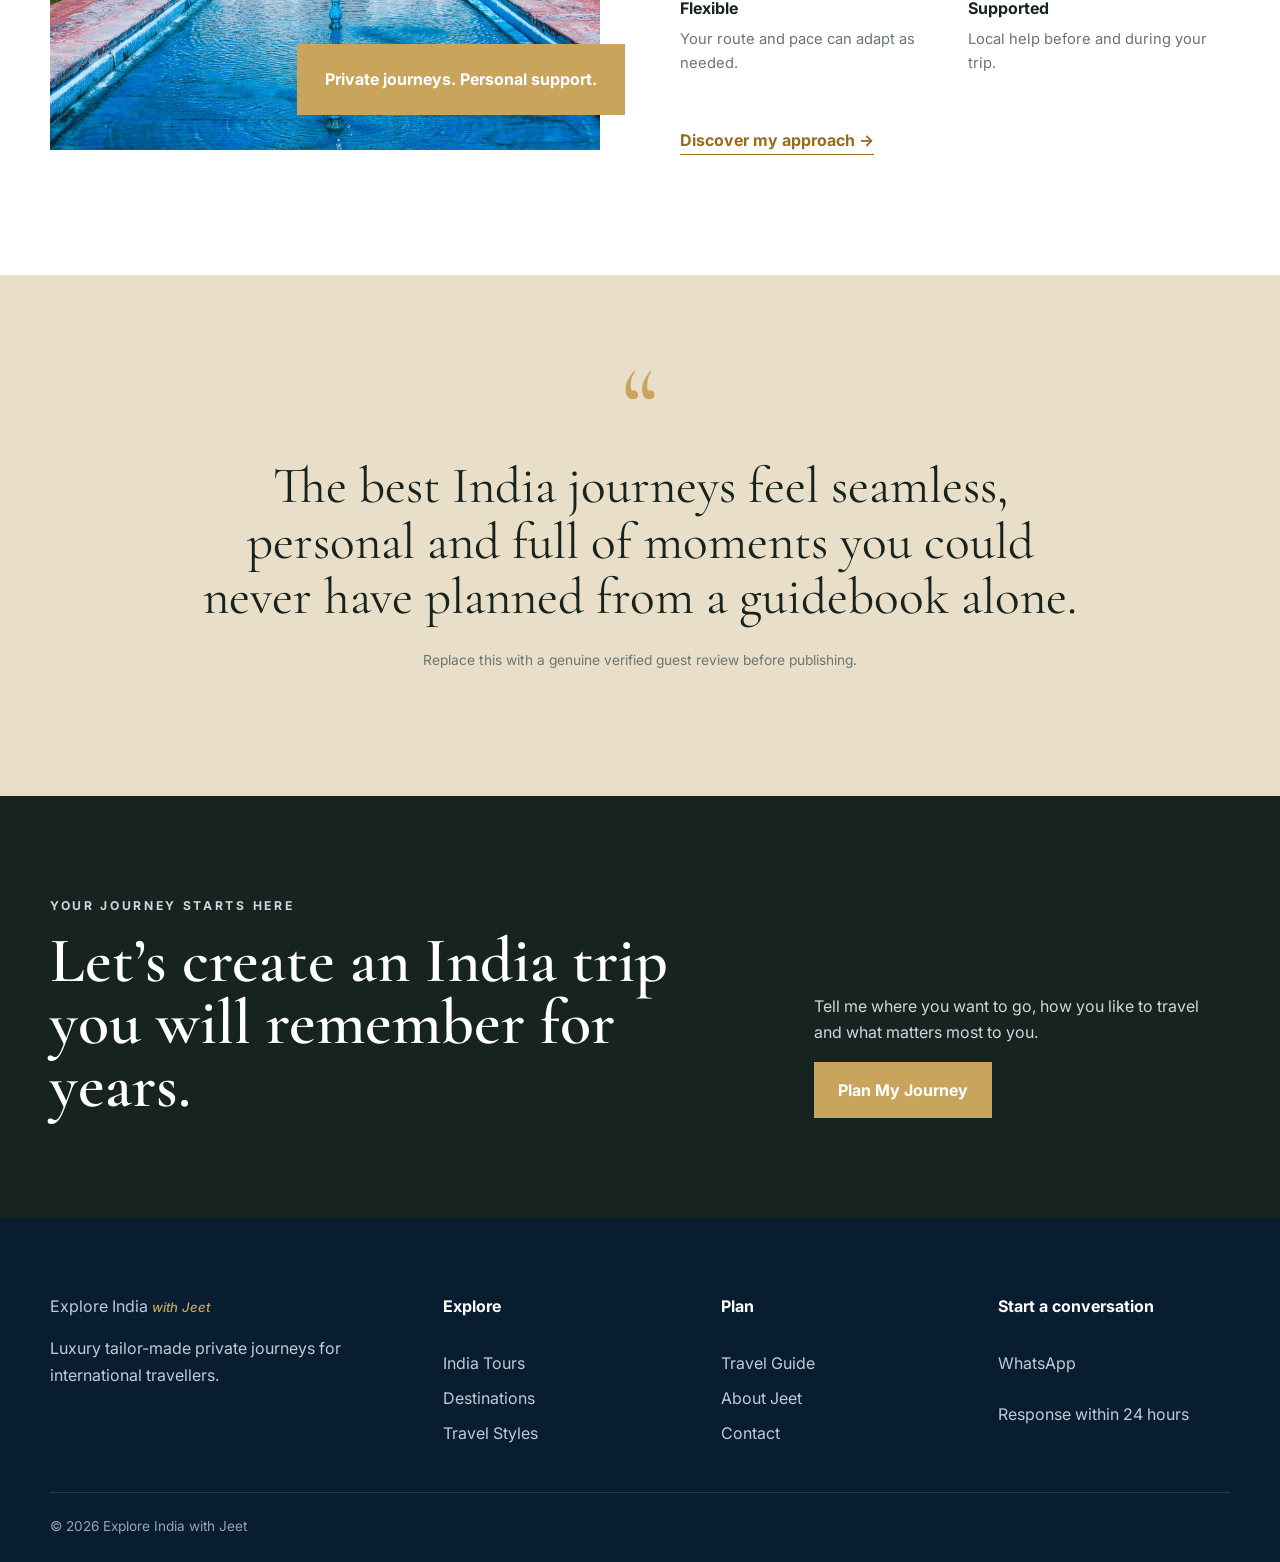
==== commit 68645c7c: "Update website structure and premium design" ====
--- a/index.html
+++ b/index.html
@@ -1,588 +1,253 @@
-<!DOCTYPE html>
+<!doctype html>
 <html lang="en">
 <head>
-    <meta charset="UTF-8">
-    <meta name="viewport" content="width=device-width, initial-scale=1.0">
-
-    <title>Explore India with Jeet</title>
-
-    <link rel="stylesheet" href="style.css">
+<meta charset="utf-8">
+<meta name="viewport" content="width=device-width,initial-scale=1">
+<title>Explore India with Jeet | Luxury Tailor-Made India Tours</title>
+<meta name="description" content="Luxury tailor-made private India tours for international travellers. Heritage hotels, private chauffeurs, curated experiences and local travel support.">
+<link rel="stylesheet" href="assets/css/style.css">
 </head>
-
 <body>
 
-    <nav class="navbar" id="navbar">
-
-        <div class="logo">
-            Explore India with Jeet
+<div id="progress-bar"></div>
+
+<header class="navbar" id="navbar">
+  <div class="container nav-wrap">
+    <a href="index.html" class="brand">Explore India <span>with Jeet</span></a>
+
+    <nav class="nav-links" aria-label="Primary navigation">
+      <a class="active" href="index.html">Home</a>
+      <a href="india-tours.html">India Tours</a>
+      <a href="destinations.html">Destinations</a>
+      <a href="travel-styles.html">Travel Styles</a>
+      <a href="travel-guide.html">Travel Guide</a>
+      <a href="about.html">About Jeet</a>
+      <a href="contact.html" class="nav-cta">Plan My Trip</a>
+    </nav>
+
+    <button class="menu-toggle" id="menu-toggle" aria-label="Open menu">
+      <span></span><span></span><span></span>
+    </button>
+  </div>
+</header>
+
+<main>
+
+<section class="hero">
+  <div class="hero-overlay"></div>
+  <div class="container hero-inner">
+    <div class="hero-copy">
+      <p class="kicker">Private tailor-made journeys across India</p>
+      <h1>India, designed around you.</h1>
+      <p class="hero-text">Thoughtful private journeys with heritage stays, personal chauffeurs, local experts and carefully curated experiences.</p>
+
+      <div class="hero-actions">
+        <a href="contact.html" class="btn btn-gold">Start Planning</a>
+        <a href="india-tours.html" class="btn btn-ghost">Explore Journeys</a>
+      </div>
+
+      <div class="hero-trust">
+        <span>Private Chauffeur</span>
+        <span>Handpicked Hotels</span>
+        <span>24/7 Local Support</span>
+      </div>
+    </div>
+
+    <aside class="hero-card">
+      <span class="small-label">Begin your journey</span>
+      <h2>Tell me what inspires you</h2>
+      <p>Share your dates, interests and travel style. Receive a personalised India itinerary.</p>
+      <a href="contact.html">Plan my private trip →</a>
+    </aside>
+  </div>
+</section>
+
+<section class="intro luxury-section">
+  <div class="container intro-grid">
+    <div class="intro-heading reveal">
+      <p class="kicker dark">A different way to explore India</p>
+      <h2>Personal, unhurried and beautifully planned</h2>
+    </div>
+    <div class="intro-copy reveal">
+      <p>India rewards travellers who slow down and look beyond the obvious. Each journey is built around your interests, comfort and pace — from palace hotels and private guides to village encounters, wildlife safaris and regional cuisine.</p>
+      <a class="editorial-link" href="about.html">Meet your India specialist →</a>
+    </div>
+  </div>
+</section>
+
+<section class="signature">
+  <div class="container">
+    <div class="section-top reveal">
+      <div>
+        <p class="kicker dark">Signature journeys</p>
+        <h2>Where will India take you?</h2>
+      </div>
+      <a class="editorial-link" href="india-tours.html">View all journeys →</a>
+    </div>
+
+    <div class="journey-grid">
+      <a class="journey-card large reveal" href="golden-triangle.html">
+        <img src="assets/images/destinations/golden-triangle.jpg" alt="Golden Triangle India">
+        <div class="journey-shade"></div>
+        <div class="journey-content">
+          <span>7–9 days</span>
+          <h3>Golden Triangle</h3>
+          <p>Delhi, Agra & Jaipur</p>
         </div>
-
-        <ul class="nav-links">
-            <li><a href="#home">Home</a></li>
-            <li><a href="#tours">India Tours</a></li>
-            <li><a href="#destinations">Destinations</a></li>
-            <li><a href="#about">About Us</a></li>
-            <li><a href="#contact">Contact</a></li>
-        </ul>
-
-        <a href="#contact" class="nav-button">
-            Plan My Trip
-        </a>
-
-    </nav>
-
-
-    <section class="hero" id="home">
-
-        <div class="hero-content">
-
-            <p class="hero-small-text">
-                DISCOVER INDIA YOUR WAY
-            </p>
-
-            <h1>
-                Private Journeys Through Incredible India
-            </h1>
-
-            <p class="hero-description">
-                Tailor-made tours, authentic cultural experiences and personal
-                support from a trusted local India travel expert.
-            </p>
-
-            <div class="hero-buttons">
-
-                <a href="#contact" class="primary-button">
-                    Plan My Trip
-                </a>
-
-                <a href="#tours" class="secondary-button">
-                    Explore Tours
-                </a>
-
-            </div>
-
+      </a>
+
+      <a class="journey-card reveal" href="india-tours.html">
+        <img src="assets/images/destinations/rajasthan.jpg" alt="Royal Rajasthan">
+        <div class="journey-shade"></div>
+        <div class="journey-content">
+          <span>12–16 days</span>
+          <h3>Royal Rajasthan</h3>
+          <p>Palaces, forts & desert cities</p>
         </div>
-
-    </section>
-<section class="why-us">
-
-    <div class="section-title">
-
-        <h2>Why Travel With Jeet</h2>
-
-        <p>
-            Every journey is carefully designed to give you authentic experiences,
-            seamless travel and complete peace of mind while exploring India.
-        </p>
-
-    </div>
-
-    <div class="why-grid">
-
-        <div class="why-card">
-            <div class="icon">🧭</div>
-            <h3>Tailor-Made Itineraries</h3>
-            <p>Every trip is personally designed around your interests, travel style and pace.</p>
+      </a>
+
+      <a class="journey-card reveal" href="india-tours.html">
+        <img src="assets/images/destinations/kerala.jpg" alt="Kerala">
+        <div class="journey-shade"></div>
+        <div class="journey-content">
+          <span>8–12 days</span>
+          <h3>Kerala in Slow Motion</h3>
+          <p>Tea hills, backwaters & wellness</p>
         </div>
-
-        <div class="why-card">
-            <div class="icon">🇮🇳</div>
-            <h3>Local India Expert</h3>
-            <p>Receive honest local advice and carefully planned routes throughout India.</p>
-        </div>
-
-        <div class="why-card">
-            <div class="icon">🏨</div>
-            <h3>Handpicked Hotels</h3>
-            <p>Stay in carefully selected boutique, heritage and luxury hotels.</p>
-        </div>
-
-        <div class="why-card">
-            <div class="icon">🚗</div>
-            <h3>Private Chauffeur</h3>
-            <p>Comfortable private transportation with experienced professional drivers.</p>
-        </div>
-
-        <div class="why-card">
-            <div class="icon">📞</div>
-            <h3>24/7 Support</h3>
-            <p>Dedicated assistance before, during and throughout your journey.</p>
-        </div>
-
-        <div class="why-card">
-            <div class="icon">✨</div>
-            <h3>Authentic Experiences</h3>
-            <p>Discover local culture, festivals, cuisine and hidden gems beyond the usual tourist trail.</p>
-        </div>
-
-    </div>
-
-</section>
-<section class="featured-tours" id="tours">
-
-    <div class="section-title">
-        <h2>Featured India Tours</h2>
-        <p>
-            Discover India's most loved journeys, carefully designed for
-            international travellers seeking authentic experiences.
-        </p>
-    </div>
-
-    <div class="tour-grid">
-
-        <div class="tour-card">
-            <img src="golden-triangle.jpg" alt="Golden Triangle Tour">
-            <div class="tour-content">
-                <h3>Golden Triangle</h3>
-                <p>Explore Delhi, Agra and Jaipur on India's most iconic cultural journey.</p>
-                <a href="#">View Journey</a>
-            </div>
-        </div>
-
-        <div class="tour-card">
-            <img src="rajasthan.jpg" alt="Royal Rajasthan">
-            <div class="tour-content">
-                <h3>Royal Rajasthan</h3>
-                <p>Magnificent forts, royal palaces and colourful cultural experiences.</p>
-                <a href="#">View Journey</a>
-            </div>
-        </div>
-
-        <div class="tour-card">
-            <img src="kerala.jpg" alt="Kerala">
-            <div class="tour-content">
-                <h3>Kerala Backwaters</h3>
-                <p>Relax on peaceful backwaters, beaches and lush tropical landscapes.</p>
-                <a href="#">View Journey</a>
-            </div>
-        </div>
-
-        <div class="tour-card">
-            <img src="kashmir.jpg" alt="Kashmir">
-            <div class="tour-content">
-                <h3>Kashmir Paradise</h3>
-                <p>Experience breathtaking mountains, lakes and unforgettable scenery.</p>
-                <a href="#">View Journey</a>
-            </div>
-        </div>
-
-        <div class="tour-card">
-            <img src="varanasi.jpg" alt="Spiritual India">
-            <div class="tour-content">
-                <h3>Spiritual India</h3>
-                <p>Witness sacred rituals, ancient temples and India's spiritual soul.</p>
-                <a href="#">View Journey</a>
-            </div>
-        </div>
-
-        <div class="tour-card">
-            <img src="gujarat.jpg" alt="Gujarat">
-            <div class="tour-content">
-                <h3>Gujarat Heritage</h3>
-                <p>Discover white deserts, wildlife and timeless architectural wonders.</p>
-                <a href="#">View Journey</a>
-            </div>
-        </div>
-
-    </div>
-
-</section>
-<section class="destinations" id="destinations">
-
-    <div class="section-title">
-
-        <h2>Explore India by Destination</h2>
-
-        <p>
-            From royal cities and tropical backwaters to Himalayan landscapes
-            and spiritual centres, discover the many faces of India.
-        </p>
-
-    </div>
-
-    <div class="destination-grid">
-
-        <div class="destination-card">
-            <img src="rajasthan.jpg" alt="Rajasthan India">
-            <div class="destination-overlay">
-                <h3>Rajasthan</h3>
-                <p>Forts, palaces and royal heritage</p>
-            </div>
-        </div>
-
-        <div class="destination-card">
-            <img src="kerala.jpg" alt="Kerala India">
-            <div class="destination-overlay">
-                <h3>Kerala</h3>
-                <p>Backwaters, beaches and nature</p>
-            </div>
-        </div>
-
-        <div class="destination-card">
-            <img src="Kashmir.jpg" alt="Kashmir India">
-            <div class="destination-overlay">
-                <h3>Kashmir</h3>
-                <p>Mountains, lakes and valleys</p>
-            </div>
-        </div>
-
-        <div class="destination-card">
-            <img src="varanasi.jpg" alt="Varanasi India">
-            <div class="destination-overlay">
-                <h3>Varanasi</h3>
-                <p>Ancient rituals and spirituality</p>
-            </div>
-        </div>
-
-        <div class="destination-card">
-            <img src="gujarat.jpg" alt="Gujarat India">
-            <div class="destination-overlay">
-                <h3>Gujarat</h3>
-                <p>White desert, wildlife and culture</p>
-            </div>
-        </div>
-
-        <div class="destination-card">
-            <img src="golden-triangle.jpg" alt="Golden Triangle India">
-            <div class="destination-overlay">
-                <h3>Golden Triangle</h3>
-                <p>Delhi, Agra and Jaipur</p>
-            </div>
-        </div>
-
-    </div>
-
-</section>
-<section class="testimonials">
-
-    <div class="section-title">
-
-        <h2>What Our Guests Say</h2>
-
-        <p>
-            Memorable journeys, authentic experiences and happy travellers
-            from around the world.
-        </p>
-
-    </div>
-
-    <div class="testimonial-grid">
-
-        <div class="testimonial-card">
-
-            <div class="stars">★★★★★</div>
-
-            <p>
-                "Our Rajasthan tour was perfectly organised. Every hotel,
-                driver and experience exceeded our expectations."
-            </p>
-
-            <h4>Sarah Williams</h4>
-
-            <span>Australia 🇦🇺</span>
-
-        </div>
-
-        <div class="testimonial-card">
-
-            <div class="stars">★★★★★</div>
-
-            <p>
-                "Excellent planning from beginning to end. India felt safe,
-                comfortable and unforgettable."
-            </p>
-
-            <h4>Michael Brown</h4>
-
-            <span>United Kingdom 🇬🇧</span>
-
-        </div>
-
-        <div class="testimonial-card">
-
-            <div class="stars">★★★★★</div>
-
-            <p>
-                "Kerala and Varanasi were the highlights of our India trip.
-                Highly recommended for personalised tours."
-            </p>
-
-            <h4>Emma Wilson</h4>
-
-            <span>Canada 🇨🇦</span>
-
-        </div>
-
-    </div>
-
-</section>
-<section class="about-jeet" id="about">
-
-    <div class="about-container">
-
-        <div class="about-image">
-
-            <img src="Taj-Mahal.jpg" alt="Explore India with Jeet">
-
-        </div>
-
-        <div class="about-content">
-
-            <h2>Meet Your India Travel Expert</h2>
-
-            <p>
-                Hi, I'm Jeet, a passionate India travel specialist helping
-                international travellers discover the real India through
-                carefully designed private journeys.
-            </p>
-
-            <p>
-                Whether you're looking for royal heritage, Himalayan landscapes,
-                spiritual experiences, wildlife, luxury stays or authentic local
-                culture, every itinerary is personally planned with attention to
-                every detail.
-            </p>
-
-            <ul>
-
-                <li>✔ Tailor-made private itineraries</li>
-
-                <li>✔ Handpicked hotels & experiences</li>
-
-                <li>✔ Private chauffeur throughout India</li>
-
-                <li>✔ Local destination expertise</li>
-
-                <li>✔ 24/7 travel assistance</li>
-
-            </ul>
-
-            <a href="#contact" class="primary-button">
-                Plan Your India Journey
-            </a>
-
-        </div>
-
-    </div>
-
-</section>
-<section class="contact-section" id="contact">
-
-    <div class="contact-container">
-
-        <div class="contact-info">
-
-            <p class="contact-small-title">
-                PLAN YOUR PRIVATE INDIA JOURNEY
-            </p>
-
-            <h2>Tell Me About Your Dream Trip</h2>
-
-            <p>
-                Share your travel ideas and I will help design a personalised
-                India itinerary based on your interests, travel style and budget.
-            </p>
-
-            <div class="contact-benefits">
-
-                <div class="contact-benefit">
-                    <h3>Personalised Planning</h3>
-                    <p>Every itinerary is designed around your preferences and pace.</p>
-                </div>
-
-                <div class="contact-benefit">
-                    <h3>Local Expert Advice</h3>
-                    <p>Receive honest recommendations and carefully planned routes.</p>
-                </div>
-
-                <div class="contact-benefit">
-                    <h3>Quick Response</h3>
-                    <p>Your travel inquiry will normally be answered within 24 hours.</p>
-                </div>
-
-            </div>
-
-        </div>
-
-        <div class="contact-form-wrapper">
-
-            <form
-    class="contact-form"
-    action="https://formsubmit.co/mr.jitendranegi@gmail.com"
-    method="POST"
-    >
-><input type="hidden" name="_subject" value="New India Tour Inquiry">
-<input type="hidden" name="_captcha" value="false">
-<input type="hidden" name="_template" value="table">
-<input type="hidden" name="_autoresponse" value="Thank you for contacting Explore India with Jeet. Your travel inquiry has been received, and we will reply within 24 hours.">
-<input type="hidden" name="_next" value="https://exploreindiawithjeet.github.io/Explore-India-With-Jeet/thankyou.html">
-
-                <div class="form-row">
-
-                    <div class="form-group">
-                        <label for="name">Full Name</label>
-                        <input type="text" id="name" name="Full Name" placeholder="John Smith" required>
-                    </div>
-
-                    <div class="form-group">
-                        <label for="country">Country</label>
-                        <input type="text" id="country" name="country" placeholder="Your country" required>
-                    </div>
-
-                </div>
-
-                <div class="form-row">
-
-                    <div class="form-group">
-                        <label for="email">Email Address</label>
-                        <input type="email" id="email" name="email Address" placeholder="Your email address" required>
-                    </div>
-
-                    <div class="form-group">
-                        <label for="whatsapp">WhatsApp Number</label>
-                        <input type="tel" id="whatsapp" name="whatsApp Number" placeholder="Include country code">
-                    </div>
-
-                </div>
-
-                <div class="form-row">
-
-                    <div class="form-group">
-                        <label for="travel-month">Travel Month</label>
-                        <input type="month" id="travel-month" name="travel month">
-                    </div>
-
-                    <div class="form-group">
-                        <label for="travellers">Number of Travellers</label>
-                        <input type="number" id="travellers" name="Number of Travellers" placeholder="Example: 2" min="1" required
->
-                    </div>
-
-                </div>
-
-                <div class="form-group">
-                    <label for="destinations-interest">
-                        Destinations or Experiences
-                    </label>
-
-                    <input
-                        type="text"
-                        id="destinations"
-                        name="destinations or experiences"
-                        placeholder="Example: Rajasthan, Kerala, wildlife, culture"
-                    >
-                </div>
-
-                <div class="form-group">
-                    <label for="budget">Estimated Budget</label>
-
-                    <select id="budget" name="Estimated budget">
-                        <option value="">Select your estimated budget</option>
-                        <option value="under-2000">Under USD 2,000 per person</option>
-                        <option value="2000-4000">USD 2,000–4,000 per person</option>
-                        <option value="4000-7000">USD 4,000–7,000 per person</option>
-                        <option value="above-7000">Above USD 7,000 per person</option>
-                    </select>
-                </div>
-
-                <div class="form-group">
-                    <label for="message">Tell Me About Your Trip</label>
-
-                    <textarea
-                        id="message"
-                        name="Trip details"
-                        rows="5"
-                        placeholder="Share your preferred destinations, travel dates and special requirements"
-                    ></textarea>
-                </div>
-
-                <button type="submit" class="form-submit-button">
-                    Send My Travel Request
-                </button>
-
-            </form>
-
-        </div>
-
-    </div>
-
-</section>
-<footer class="site-footer">
-
-    <div class="footer-container">
-
-        <div class="footer-column footer-brand">
-
-            <h2>Explore India with Jeet</h2>
-
-            <p>
-                Tailor-made private India journeys with authentic experiences,
-                handpicked stays and trusted local support.
-            </p>
-
-        </div>
-
-        <div class="footer-column">
-
-            <h3>Quick Links</h3>
-
-            <ul>
-                <li><a href="#home">Home</a></li>
-                <li><a href="#tours">India Tours</a></li>
-                <li><a href="#destinations">Destinations</a></li>
-                <li><a href="#about">About Jeet</a></li>
-                <li><a href="#contact">Plan My Trip</a></li>
-            </ul>
-
-        </div>
-
-        <div class="footer-column">
-
-            <h3>Popular Journeys</h3>
-
-            <ul>
-                <li><a href="#tours">Golden Triangle</a></li>
-                <li><a href="#tours">Royal Rajasthan</a></li>
-                <li><a href="#tours">Kerala Backwaters</a></li>
-                <li><a href="#tours">Kashmir Paradise</a></li>
-                <li><a href="#tours">Spiritual India</a></li>
-            </ul>
-
-        </div>
-
-        <div class="footer-column">
-
-            <h3>Contact</h3>
-
-            <p>India Travel Specialist</p>
-            <p>Response within 24 hours</p>
-
-            <a href="#contact" class="footer-contact-link">
-                Send a Travel Inquiry
-            </a>
-
-        </div>
-
-    </div>
-
-    <div class="footer-bottom">
-
-        <p>
-            © 2026 Explore India with Jeet. All Rights Reserved.
-        </p>
-
-    </div>
-
+      </a>
+    </div>
+  </div>
+</section>
+
+<section class="destination-feature">
+  <div class="destination-image reveal">
+    <img src="rajasthan.jpg" alt="Rajasthan luxury travel">
+  </div>
+
+  <div class="destination-copy reveal">
+    <p class="kicker">Featured destination</p>
+    <h2>Rajasthan, where every stay tells a story</h2>
+    <p>Sleep in restored palaces, walk through blue-painted lanes, dine under desert skies and discover a living culture shaped by royalty, craft and tradition.</p>
+    <ul>
+      <li>Heritage palace hotels</li>
+      <li>Private local guides</li>
+      <li>Desert and village experiences</li>
+      <li>Luxury chauffeur-driven travel</li>
+    </ul>
+    <a class="btn btn-gold" href="destinations.html">Explore Rajasthan</a>
+  </div>
+</section>
+
+<section class="experiences luxury-section">
+  <div class="container">
+    <div class="section-heading reveal">
+      <p class="kicker dark">Travel beyond sightseeing</p>
+      <h2>Experiences that make the journey yours</h2>
+      <p>Designed for travellers who value depth, comfort and authentic local connection.</p>
+    </div>
+
+    <div class="experience-grid">
+      <article class="experience-card reveal">
+        <span>01</span>
+        <h3>Heritage & Culture</h3>
+        <p>Private access, expert storytelling, historic hotels and living traditions.</p>
+      </article>
+      <article class="experience-card reveal">
+        <span>02</span>
+        <h3>Wildlife & Nature</h3>
+        <p>Carefully selected reserves, naturalists and responsible safari experiences.</p>
+      </article>
+      <article class="experience-card reveal">
+        <span>03</span>
+        <h3>Food & Local Life</h3>
+        <p>Regional cuisine, markets, family kitchens and meaningful local encounters.</p>
+      </article>
+      <article class="experience-card reveal">
+        <span>04</span>
+        <h3>Slow Luxury</h3>
+        <p>Fewer rushed stops, better hotels and more time to enjoy each destination.</p>
+      </article>
+    </div>
+  </div>
+</section>
+
+<section class="why-jeet">
+  <div class="container why-grid">
+    <div class="why-image reveal">
+      <img src="Taj-Mahal.jpg" alt="Tailor-made India travel">
+      <div class="image-note">Private journeys. Personal support.</div>
+    </div>
+
+    <div class="why-copy reveal">
+      <p class="kicker dark">Why travel with Jeet</p>
+      <h2>One local specialist, from first idea to final day</h2>
+      <p>You are not passed between multiple departments. Your journey is planned personally and supported locally, with clear communication throughout.</p>
+
+      <div class="why-points">
+        <div><strong>Tailor-made</strong><span>No fixed package or rushed group schedule.</span></div>
+        <div><strong>Reliable</strong><span>Trusted drivers, guides and hotel partners.</span></div>
+        <div><strong>Flexible</strong><span>Your route and pace can adapt as needed.</span></div>
+        <div><strong>Supported</strong><span>Local help before and during your trip.</span></div>
+      </div>
+
+      <a class="editorial-link" href="about.html">Discover my approach →</a>
+    </div>
+  </div>
+</section>
+
+<section class="testimonial-section">
+  <div class="container testimonial-wrap reveal">
+    <p class="quote-mark">“</p>
+    <blockquote>The best India journeys feel seamless, personal and full of moments you could never have planned from a guidebook alone.</blockquote>
+    <p class="testimonial-note">Replace this with a genuine verified guest review before publishing.</p>
+  </div>
+</section>
+
+<section class="final-cta">
+  <div class="container final-grid">
+    <div>
+      <p class="kicker">Your journey starts here</p>
+      <h2>Let’s create an India trip you will remember for years.</h2>
+    </div>
+    <div>
+      <p>Tell me where you want to go, how you like to travel and what matters most to you.</p>
+      <a class="btn btn-gold" href="contact.html">Plan My Journey</a>
+    </div>
+  </div>
+</section>
+
+</main>
+
+<footer class="footer">
+  <div class="container footer-grid">
+    <div>
+      <a href="index.html" class="footer-brand">Explore India <span>with Jeet</span></a>
+      <p>Luxury tailor-made private journeys for international travellers.</p>
+    </div>
+    <div>
+      <h4>Explore</h4>
+      <a href="india-tours.html">India Tours</a>
+      <a href="destinations.html">Destinations</a>
+      <a href="travel-styles.html">Travel Styles</a>
+    </div>
+    <div>
+      <h4>Plan</h4>
+      <a href="travel-guide.html">Travel Guide</a>
+      <a href="about.html">About Jeet</a>
+      <a href="contact.html">Contact</a>
+    </div>
+    <div>
+      <h4>Start a conversation</h4>
+      <a href="https://wa.me/917976288889" target="_blank">WhatsApp</a>
+      <p>Response within 24 hours</p>
+    </div>
+  </div>
+  <div class="container footer-bottom">© 2026 Explore India with Jeet</div>
 </footer>
-<a
-    href="https://wa.me/917976288089"
-    class="whatsapp-float"
-    target="_blank"
-    aria-label="Chat on WhatsApp">
-
-    💬
-
-</a>
-<script src="js/script.js"></script>
+
+<a class="whatsapp" href="https://wa.me/917976288889" target="_blank" aria-label="WhatsApp">✆</a>
+<button id="backToTop" aria-label="Back to top">↑</button>
+
+<script src="assets/js/script.js"></script>
 </body>
-</html>
+</html>
--- a/assets/css/style.css
+++ b/assets/css/style.css
@@ -0,0 +1,346 @@
+@import url('https://fonts.googleapis.com/css2?family=Cormorant+Garamond:wght@500;600;700&family=Inter:wght@400;500;600;700&display=swap');
+
+:root{
+  --primary:#1f4d3a;
+  --primary-dark:#15382a;
+  --ink:#17231e;
+  --ink-2:#31483e;
+  --gold:#c8a45d;
+  --gold-dark:#ad8740;
+  --sand:#e9dfc9;
+  --paper:#faf8f4;
+  --white:#ffffff;
+  --muted:#69766f;
+  --line:#ded7ca;
+
+  --font-heading:"Cormorant Garamond",Georgia,serif;
+  --font-body:"Inter",Arial,sans-serif;
+
+  --radius-sm:4px;
+  --radius-md:10px;
+  --radius-lg:18px;
+
+  --shadow-soft:0 12px 35px rgba(24,45,35,.10);
+  --shadow-large:0 24px 60px rgba(24,45,35,.16);
+
+  --container-width:1180px;
+  --section-space:120px;
+
+  --transition-fast:200ms ease;
+  --transition-base:300ms ease;
+}
+
+*,
+*::before,
+*::after{
+  box-sizing:border-box;
+}
+
+html{
+  scroll-behavior:smooth;
+}
+
+body{
+  margin:0;
+  font-family:var(--font-body);
+  color:var(--ink);
+  background:var(--paper);
+  line-height:1.65;
+  overflow-x:hidden;
+  -webkit-font-smoothing:antialiased;
+  text-rendering:optimizeLegibility;
+}
+
+img{
+  display:block;
+  width:100%;
+  max-width:100%;
+}
+
+a{
+  text-decoration:none;
+  color:inherit;
+}
+
+button,
+input,
+textarea,
+select{
+  font:inherit;
+}
+
+button,
+a{
+  -webkit-tap-highlight-color:transparent;
+}
+
+.container{
+  width:min(var(--container-width),calc(100% - 40px));
+  margin-inline:auto;
+}
+
+::selection{
+  color:var(--white);
+  background:var(--primary);
+}
+
+#progress-bar{
+  position:fixed;
+  top:0;
+  left:0;
+  width:0;
+  height:3px;
+  background:var(--gold);
+  z-index:9999;
+}
+
+.navbar{
+  position:fixed;
+  top:3px;
+  left:0;
+  width:100%;
+  z-index:1000;
+  color:var(--white);
+  background:linear-gradient(
+    to bottom,
+    rgba(10,25,19,.78),
+    rgba(10,25,19,0)
+  );
+  transition:
+    background var(--transition-base),
+    color var(--transition-base),
+    box-shadow var(--transition-base);
+}
+
+.navbar.scrolled{
+  background:rgba(250,248,244,.97);
+  color:var(--ink);
+  box-shadow:var(--shadow-soft);
+  backdrop-filter:blur(14px);
+  -webkit-backdrop-filter:blur(14px);
+}
+.navbar.scrolled::after{
+  content:"";
+  position:absolute;
+  left:0;
+  bottom:0;
+  width:100%;
+  height:1px;
+  background:linear-gradient(
+    to right,
+    transparent,
+    var(--gold),
+    transparent
+  );
+  opacity:.65;
+}
+.nav-wrap{
+  height:82px;
+  display:flex;
+  align-items:center;
+  justify-content:space-between;
+  gap:40px;
+}
+
+.brand span,
+.footer-brand span{
+  color:var(--gold);
+  font-size:.82em;
+  font-weight:500;
+  font-style:italic;
+}
+
+.nav-links{
+  display:flex;
+  align-items:center;
+  gap:26px;
+  font-size:.91rem;
+  font-weight:600;
+}
+
+.nav-links a{
+  position:relative;
+  transition:color var(--transition-fast);
+}
+
+.nav-links a:not(.nav-cta)::after{
+  content:"";
+  position:absolute;
+  left:0;
+  bottom:-7px;
+  width:0;
+  height:1px;
+  background:var(--gold);
+  transition:width var(--transition-base);
+}
+
+.nav-links a:hover::after,
+.nav-links a.active::after{
+  width:100%;
+}
+
+.nav-cta{
+  padding:13px 20px;
+  border:1px solid var(--gold);
+  background:var(--gold);
+  color:var(--white);
+  transition:
+    background var(--transition-fast),
+    border-color var(--transition-fast),
+    transform var(--transition-fast);
+}
+
+.nav-cta:hover{
+  background:var(--gold-dark);
+  border-color:var(--gold-dark);
+  transform:translateY(-2px);
+}
+
+.menu-toggle{
+  display:none;
+  padding:6px;
+  background:transparent;
+  border:0;
+  color:inherit;
+  cursor:pointer;
+}
+
+.menu-toggle span{
+  display:block;
+  width:26px;
+  height:2px;
+  margin:5px;
+  background:currentColor;
+  transition:transform var(--transition-base);
+}
+
+.hero{
+  min-height:100vh; position:relative; display:flex; align-items:center; color:#fff; background:url("../images/hero/Taj-Mahal.jpg") center/cover no-repeat;}
+.hero-overlay{position:absolute;inset:0;background:linear-gradient(90deg,rgba(7,22,36,.86) 0%,rgba(7,22,36,.52) 48%,rgba(7,22,36,.15) 100%)}
+.hero-inner{position:relative;z-index:2;display:grid;grid-template-columns:1.3fr .7fr;align-items:end;gap:60px;padding-top:120px;padding-bottom:75px}
+.kicker{margin:0 0 14px;font-size:.76rem;letter-spacing:.22em;text-transform:uppercase;font-weight:700;color:#efc66f}
+.kicker.dark{color:#a97924}
+.hero h1,.intro h2,.section-top h2,.destination-copy h2,.section-heading h2,.why-copy h2,.final-cta h2{font-family:"Cormorant Garamond",serif;font-weight:600;line-height:.98;margin:0}
+.hero h1{font-size:clamp(4.4rem,8vw,7.8rem);max-width:790px}
+.hero-text{font-size:1.15rem;max-width:650px;color:#e2e9ee;margin:24px 0 0}
+.hero-actions{display:flex;gap:14px;margin-top:32px}
+.btn{display:inline-flex;align-items:center;justify-content:center;padding:15px 24px;font-weight:700;transition:.25s}
+.btn-gold{background:var(--gold);color:#fff}
+.btn-gold:hover{background:#bc872d;transform:translateY(-2px)}
+.btn-ghost{border:1px solid rgba(255,255,255,.7);color:#fff}
+.btn-ghost:hover{background:#fff;color:var(--ink)}
+.hero-trust{display:flex;flex-wrap:wrap;gap:24px;margin-top:45px;font-size:.8rem;text-transform:uppercase;letter-spacing:.11em;color:#dce5eb}
+.hero-card{background:rgba(255,255,255,.94);color:var(--ink);padding:34px;box-shadow:var(--shadow-large);}
+.hero-card .small-label{text-transform:uppercase;letter-spacing:.14em;font-size:.7rem;color:#a97924;font-weight:700}
+.hero-card h2{font-family:"Cormorant Garamond",serif;font-size:2.1rem;line-height:1.05;margin:12px 0}
+.hero-card p{color:var(--muted);font-size:.94rem}
+.hero-card a{font-weight:700;color:#a97924}
+
+.luxury-section{padding:120px 0}
+.intro-grid{display:grid;grid-template-columns:1fr 1fr;gap:90px;align-items:start}
+.intro h2{font-size:clamp(3rem,5vw,5.2rem)}
+.intro-copy{padding-top:45px}
+.intro-copy p{font-size:1.15rem;color:#526476}
+.editorial-link{display:inline-block;margin-top:18px;color:#9a6b1c;font-weight:700;border-bottom:1px solid currentColor}
+
+.signature{padding:110px 0;background:#fff}
+.section-top{display:flex;align-items:end;justify-content:space-between;margin-bottom:44px}
+.section-top h2{font-size:clamp(3rem,5vw,5rem)}
+.journey-grid{display:grid;grid-template-columns:1.25fr .75fr;grid-template-rows:1fr 1fr;gap:22px;height:760px}
+.journey-card{position:relative;overflow:hidden}
+.journey-card.large{grid-row:1/3}
+.journey-card img{height:100%;object-fit:cover;transition:.6s}
+.journey-card:hover img{transform:scale(1.04)}
+.journey-shade{position:absolute;inset:0;background:linear-gradient(to top,rgba(5,18,30,.85),rgba(5,18,30,.03))}
+.journey-content{position:absolute;left:30px;bottom:28px;color:#fff}
+.journey-content span{font-size:.75rem;text-transform:uppercase;letter-spacing:.16em;color:#efc66f}
+.journey-content h3{font-family:"Cormorant Garamond",serif;font-size:2.5rem;margin:6px 0 2px}
+.journey-content p{margin:0;color:#e5ebef}
+
+.destination-feature{display:grid;grid-template-columns:1.15fr .85fr;min-height:740px;background:var(--ink);color:#fff}
+.destination-image img{height:100%;object-fit:cover}
+.destination-copy{padding:100px 11%;display:flex;flex-direction:column;justify-content:center}
+.destination-copy h2{font-size:clamp(3rem,5vw,5.2rem)}
+.destination-copy p{color:#ced9e2;font-size:1.05rem}
+.destination-copy ul{list-style:none;padding:0;margin:18px 0 30px}
+.destination-copy li{padding:10px 0;border-bottom:1px solid rgba(255,255,255,.12)}
+
+.section-heading{text-align:center;max-width:760px;margin:0 auto 55px}
+.section-heading h2{font-size:clamp(3rem,5vw,5rem)}
+.section-heading p{color:var(--muted)}
+.experience-grid{display:grid;grid-template-columns:repeat(4,1fr);border-top:1px solid var(--line);border-left:1px solid var(--line)}
+.experience-card{padding:38px 30px;border-right:1px solid var(--line);border-bottom:1px solid var(--line);min-height:300px;background:#fff}
+.experience-card span{color:var(--gold);font-size:.75rem;letter-spacing:.15em}
+.experience-card h3{font-family:"Cormorant Garamond",serif;font-size:2rem;line-height:1.05;margin:45px 0 14px}
+.experience-card p{color:var(--muted)}
+
+.why-jeet{padding:120px 0;background:#fff}
+.why-grid{display:grid;grid-template-columns:1fr 1fr;gap:80px;align-items:center}
+.why-image{position:relative}
+.why-image img{height:650px;object-fit:cover}
+.image-note{position:absolute;right:-25px;bottom:35px;background:var(--gold);color:#fff;padding:22px 28px;font-weight:700}
+.why-copy h2{font-size:clamp(3rem,5vw,5rem)}
+.why-copy>p{color:var(--muted);font-size:1.05rem}
+.why-points{display:grid;grid-template-columns:1fr 1fr;gap:25px;margin:34px 0}
+.why-points div{border-top:1px solid var(--line);padding-top:15px}
+.why-points strong,.why-points span{display:block}
+.why-points span{color:var(--muted);font-size:.92rem;margin-top:5px}
+
+.testimonial-section{padding:110px 0;background:var(--sand);text-align:center}
+.testimonial-wrap{max-width:900px}
+.quote-mark{font-family:"Cormorant Garamond",serif;font-size:7rem;color:var(--gold);line-height:.4;margin:0 0 30px}
+blockquote{font-family:"Cormorant Garamond",serif;font-size:clamp(2.2rem,4vw,4rem);line-height:1.08;margin:0}
+.testimonial-note{color:var(--muted);margin-top:24px;font-size:.86rem}
+
+.final-cta{padding:100px 0;background:var(--ink);color:#fff}
+.final-grid{display:grid;grid-template-columns:1.25fr .75fr;gap:70px;align-items:end}
+.final-cta h2{font-size:clamp(3.2rem,5vw,5.4rem)}
+.final-cta p{color:#cbd7e1}
+
+.footer{padding:75px 0 25px;background:#091d30;color:#fff}
+.footer-grid{display:grid;grid-template-columns:1.5fr 1fr 1fr 1fr;gap:45px}
+.footer p,.footer a{color:#bfcbd6}
+.footer h4{margin-top:0}
+.footer-grid>div:not(:first-child){display:flex;flex-direction:column;gap:9px}
+.footer-bottom{border-top:1px solid rgba(255,255,255,.12);margin-top:45px;padding-top:22px;color:#93a5b4;font-size:.85rem}
+
+.whatsapp,#backToTop{position:fixed;right:22px;width:50px;height:50px;border-radius:50%;display:grid;place-items:center;z-index:900;box-shadow:0 12px 28px rgba(0,0,0,.2)}
+.whatsapp{bottom:22px;background:#25d366;color:#fff}
+#backToTop{bottom:84px;border:0;background:var(--gold);color:#fff;opacity:0;visibility:hidden;transition:.25s}
+#backToTop.show{opacity:1;visibility:visible}
+.reveal{opacity:0;transform:translateY(28px);transition:.75s}
+.reveal.active{opacity:1;transform:none}
+
+@media(max-width:980px){
+  .nav-links{position:fixed;top:0;right:-100%;height:100vh;width:min(350px,88vw);background:#fff;color:var(--ink);padding:110px 35px;flex-direction:column;align-items:flex-start;transition:.3s}
+  .nav-links.active{right:0}
+  .menu-toggle{display:block;z-index:1100}
+  .hero-inner,.intro-grid,.destination-feature,.why-grid,.final-grid{grid-template-columns:1fr}
+  .hero-card{display:none}
+  .journey-grid{height:auto;grid-template-columns:1fr 1fr;grid-template-rows:auto}
+  .journey-card,.journey-card.large{grid-row:auto;height:470px}
+  .experience-grid{grid-template-columns:1fr 1fr}
+  .destination-image{height:520px}
+  .footer-grid{grid-template-columns:1fr 1fr}
+}
+@media(max-width:640px){
+  .container{width:min(100% - 28px,1180px)}
+  .nav-wrap{height:74px}
+  .brand{font-size:1.45rem}
+  .hero{min-height:92vh}
+  .hero h1{font-size:4rem}
+  .hero-trust{gap:12px}
+  .luxury-section,.signature,.why-jeet{padding:80px 0}
+  .intro-grid{gap:25px}
+  .journey-grid{grid-template-columns:1fr}
+  .journey-card,.journey-card.large{height:430px}
+  .section-top{display:block}
+  .section-top .editorial-link{margin-top:18px}
+  .destination-image{height:430px}
+  .destination-copy{padding:70px 25px}
+  .experience-grid{grid-template-columns:1fr}
+  .why-image img{height:470px}
+  .image-note{right:0}
+  .why-points{grid-template-columns:1fr}
+  .footer-grid{grid-template-columns:1fr}
+}
